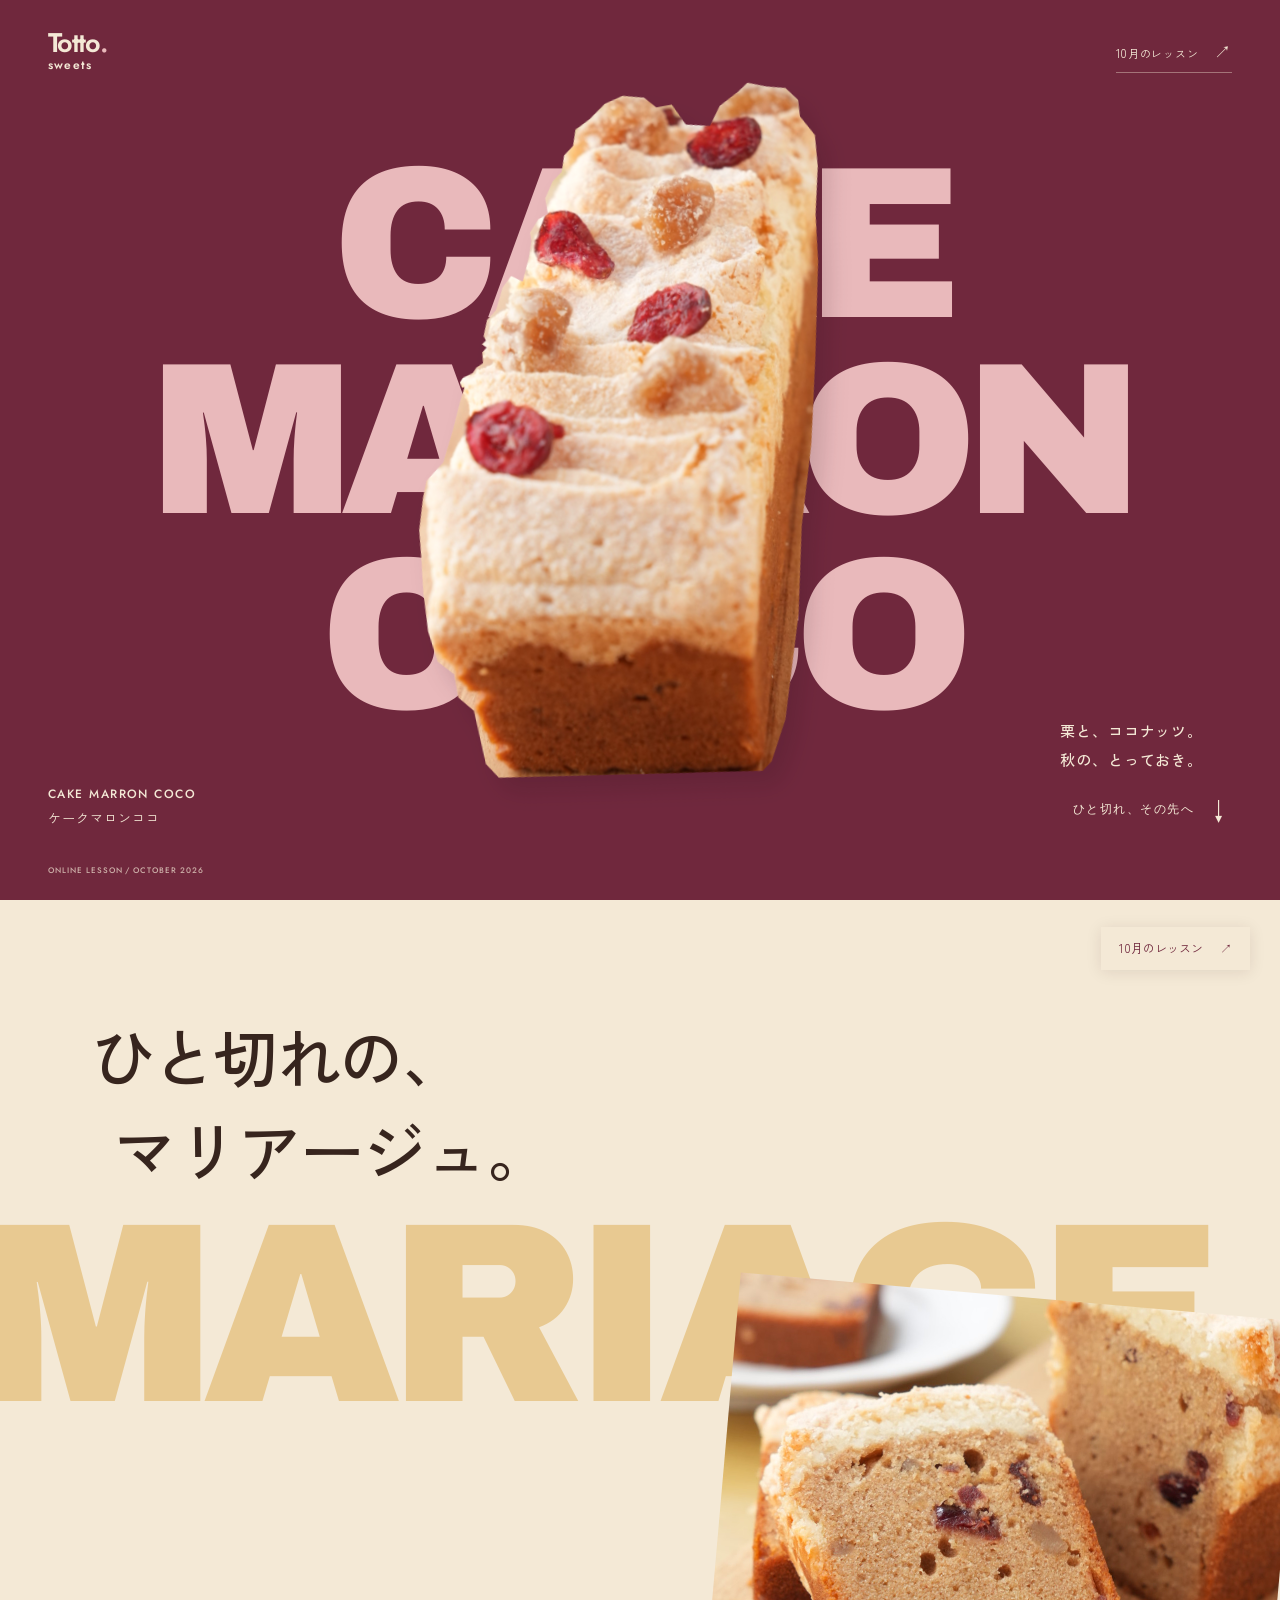
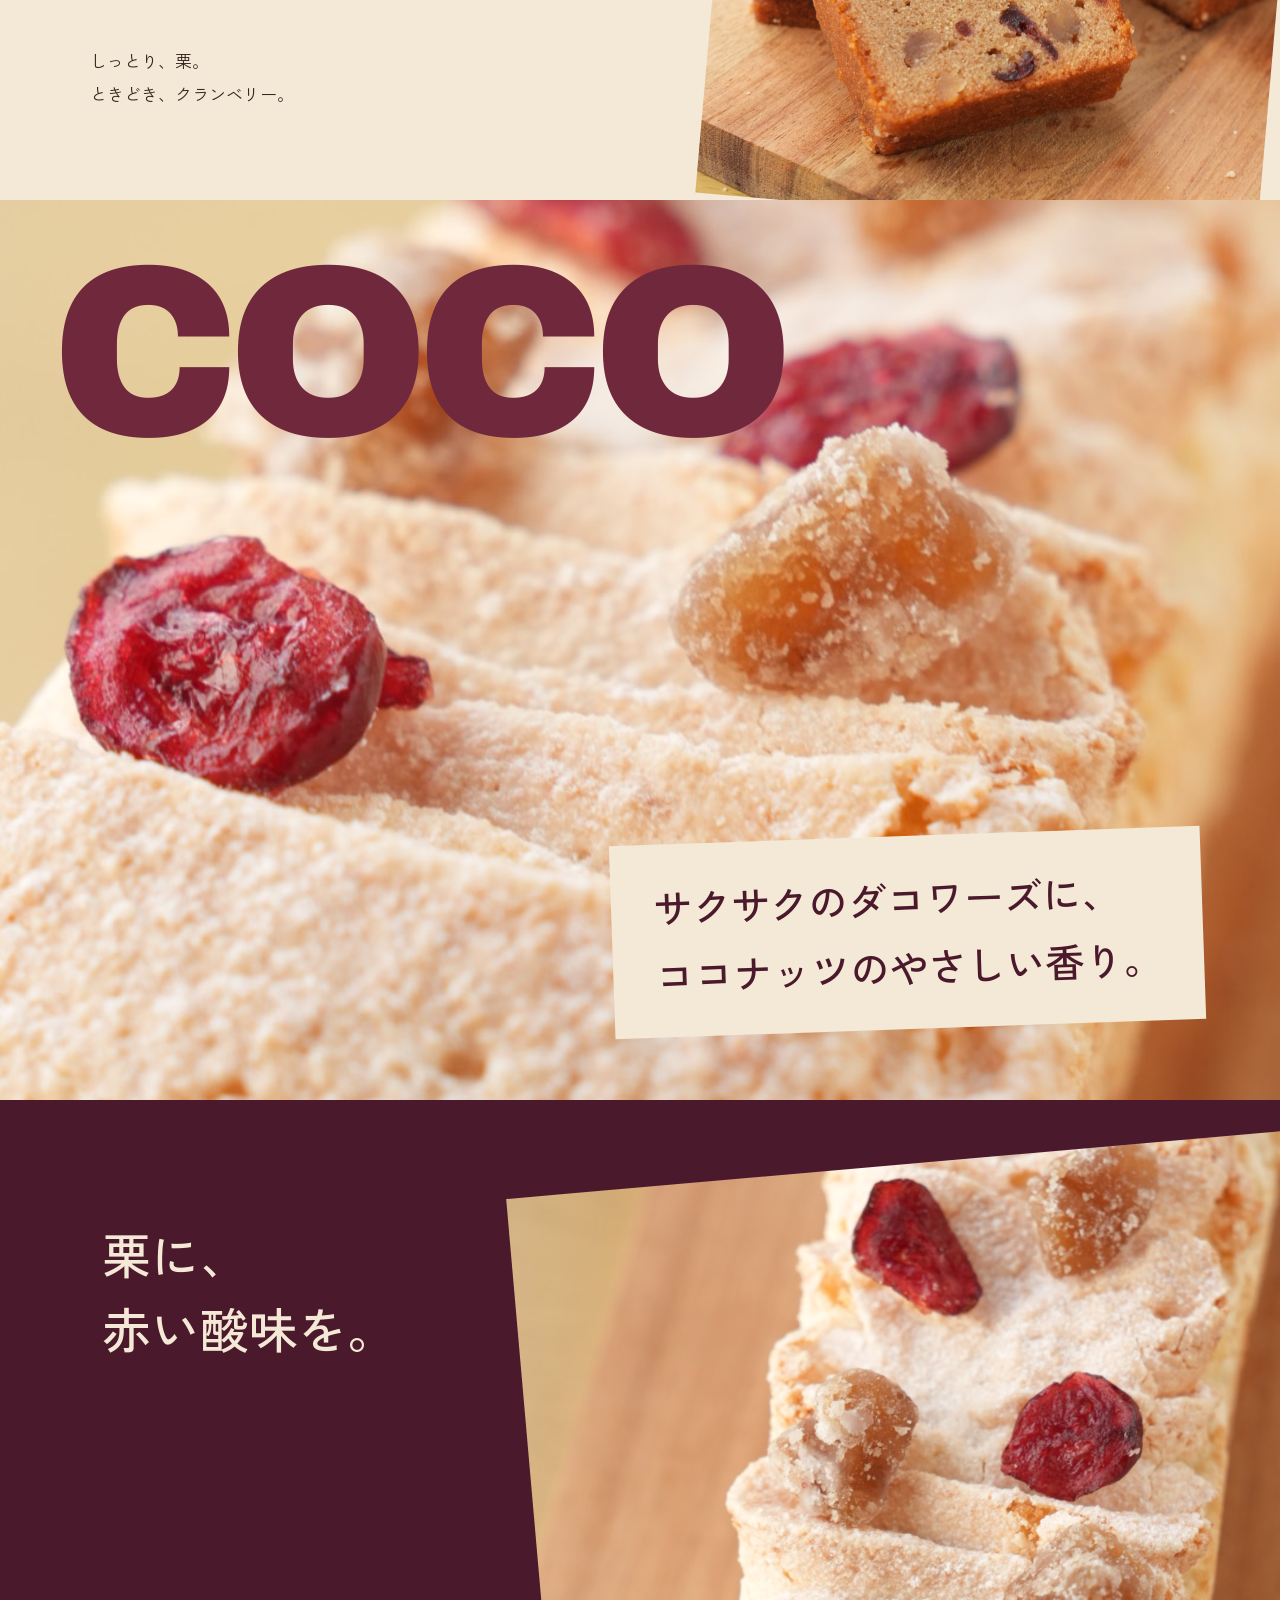
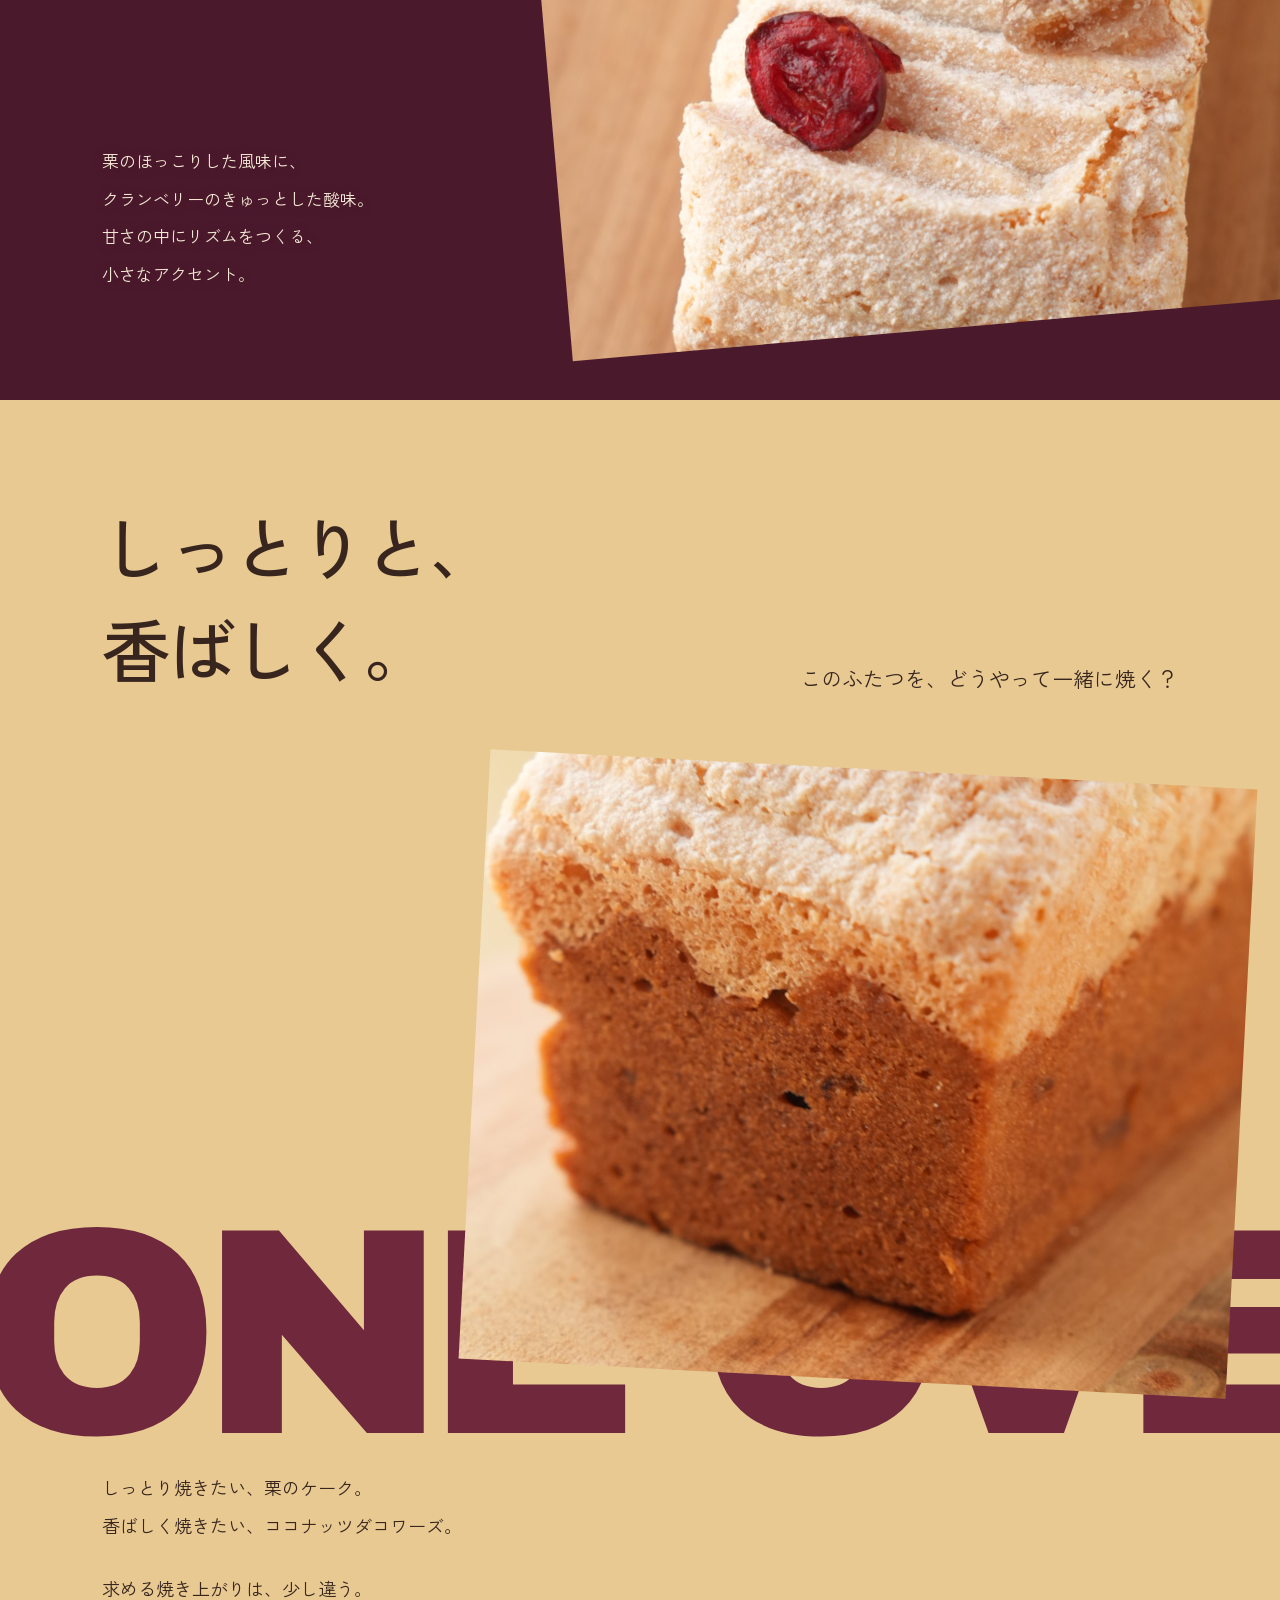
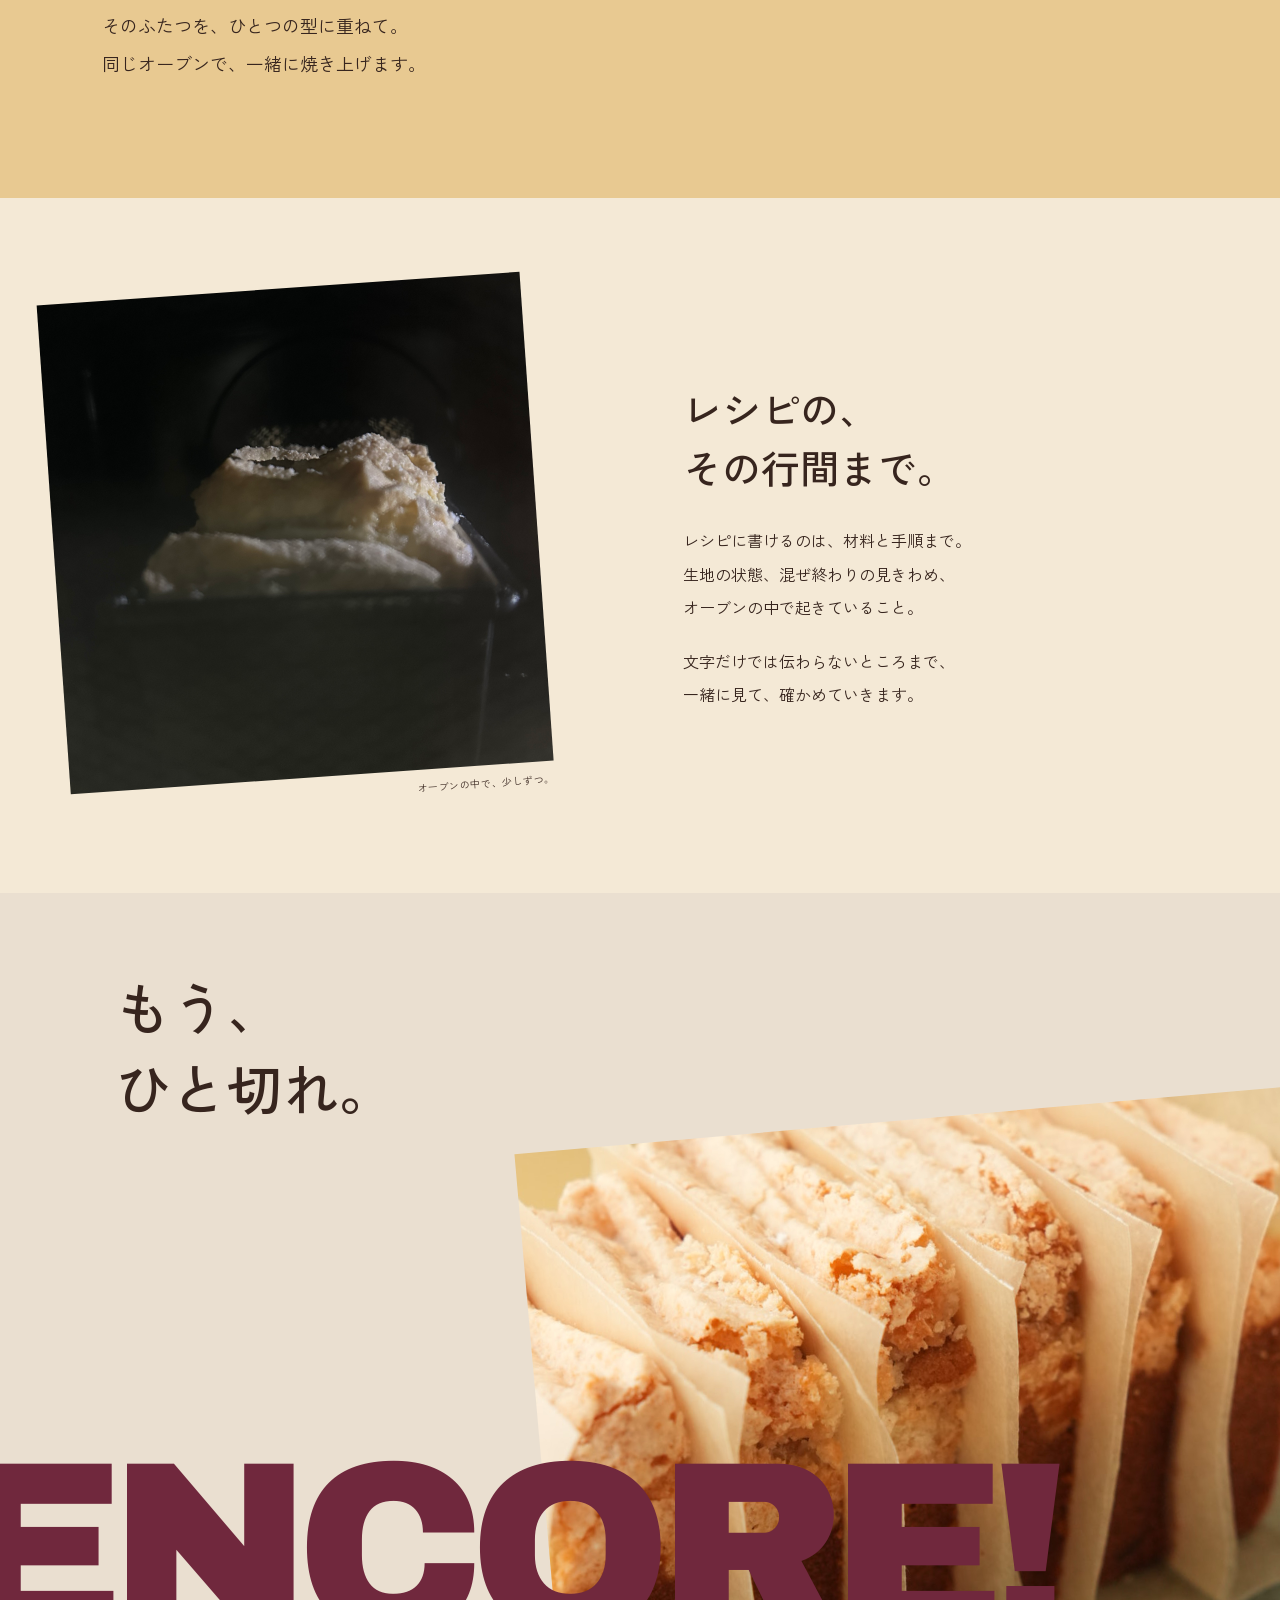
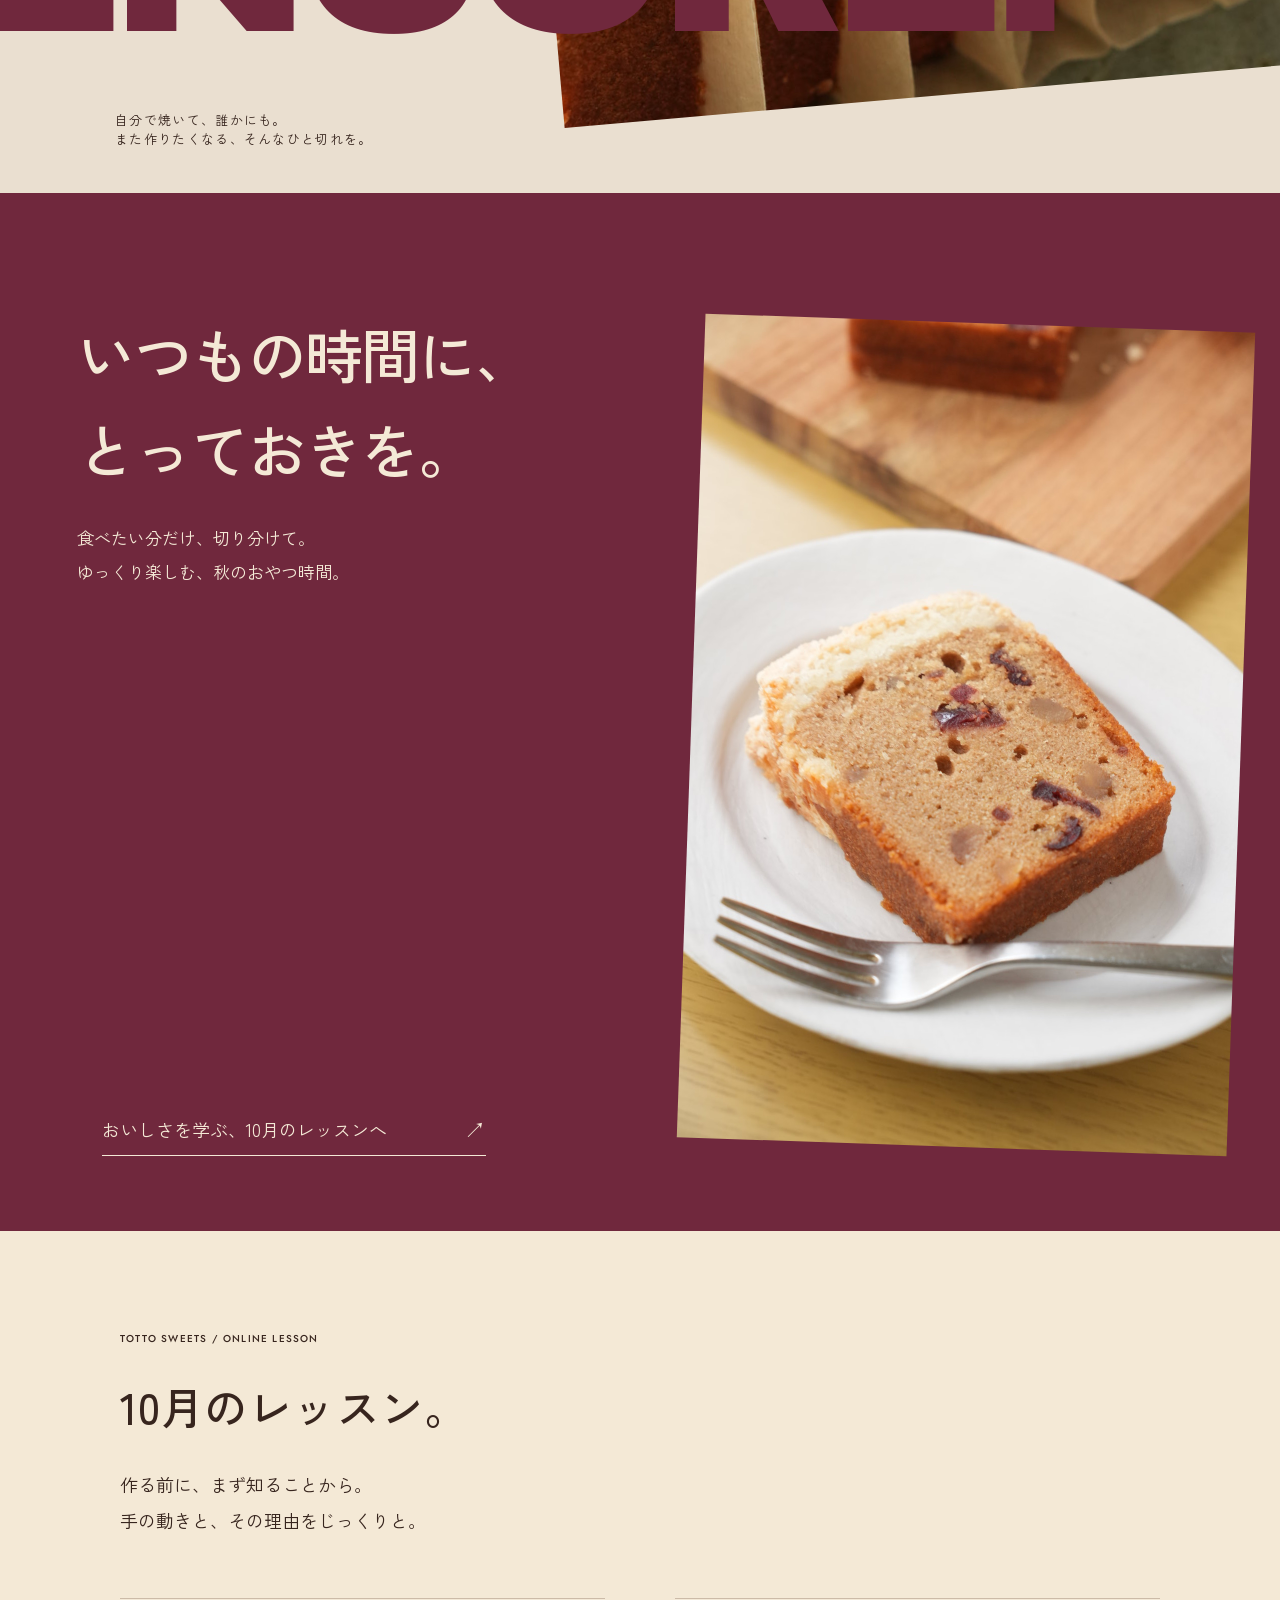
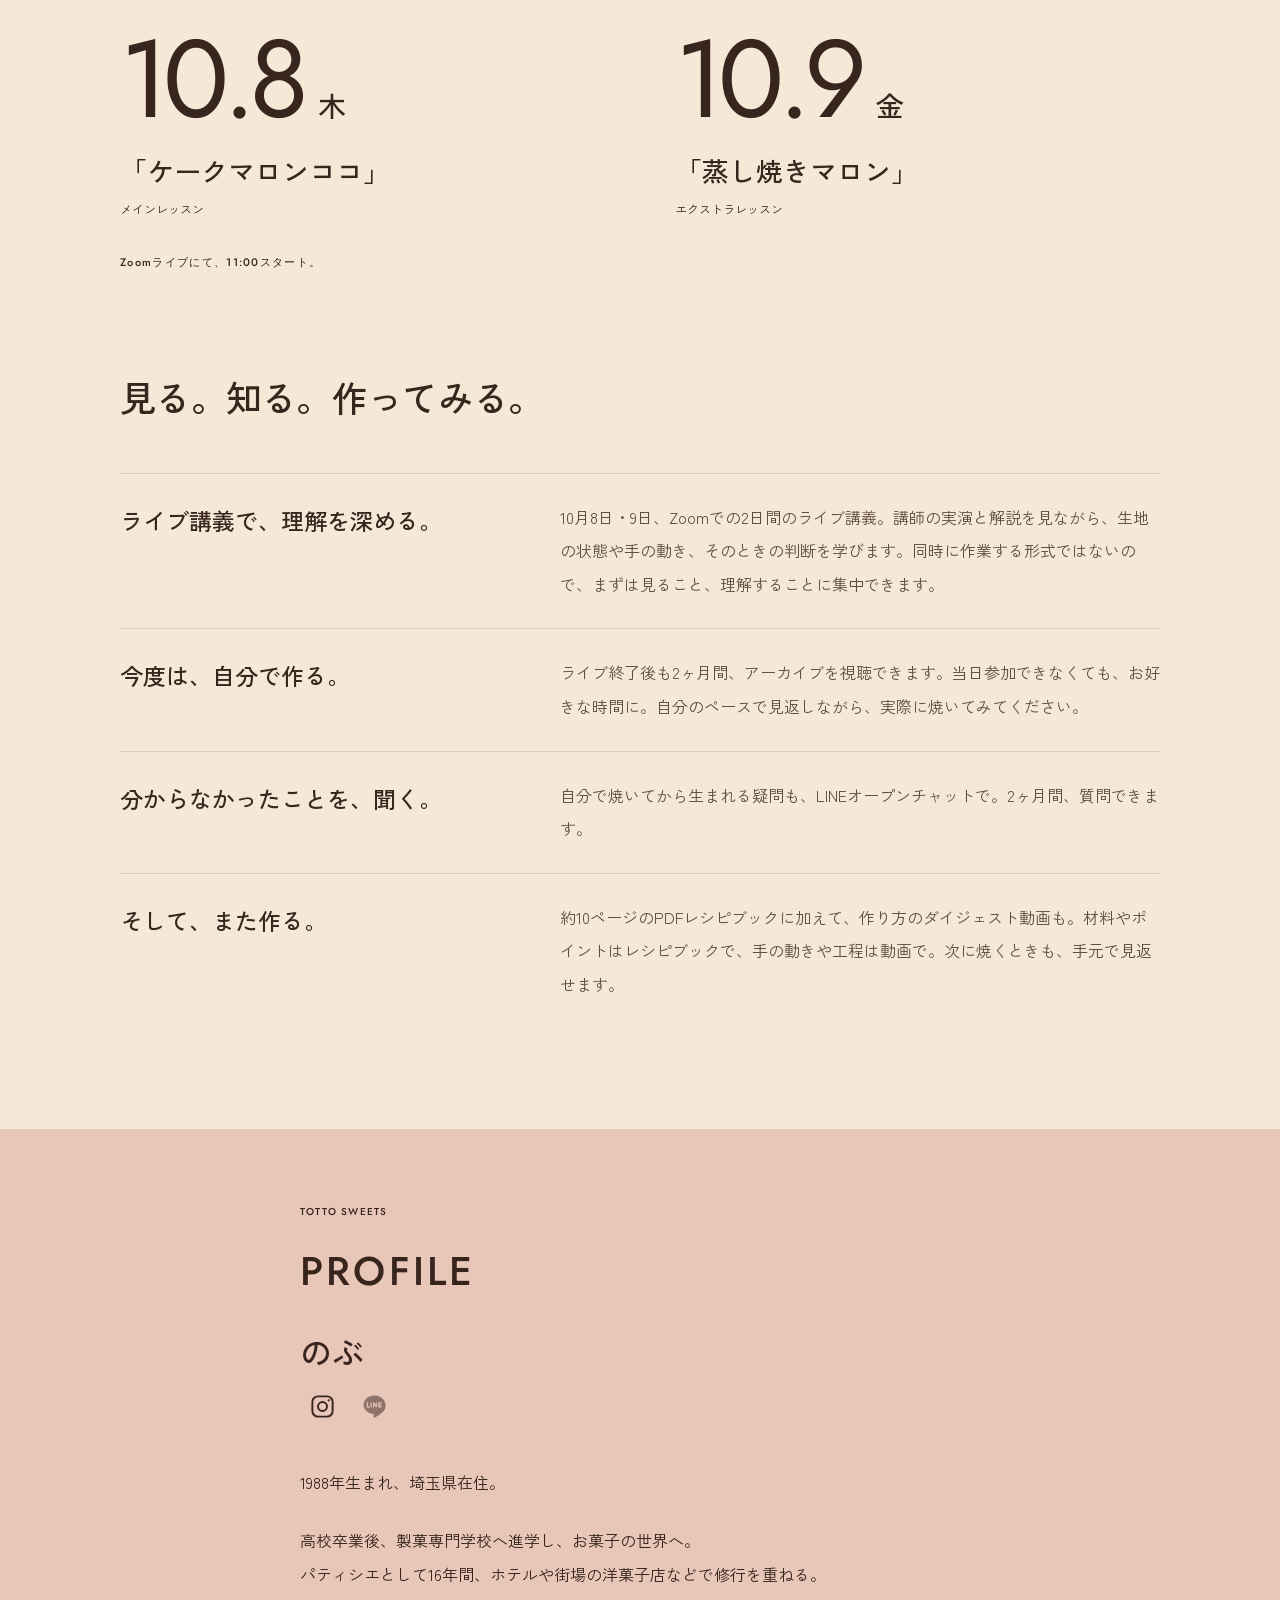
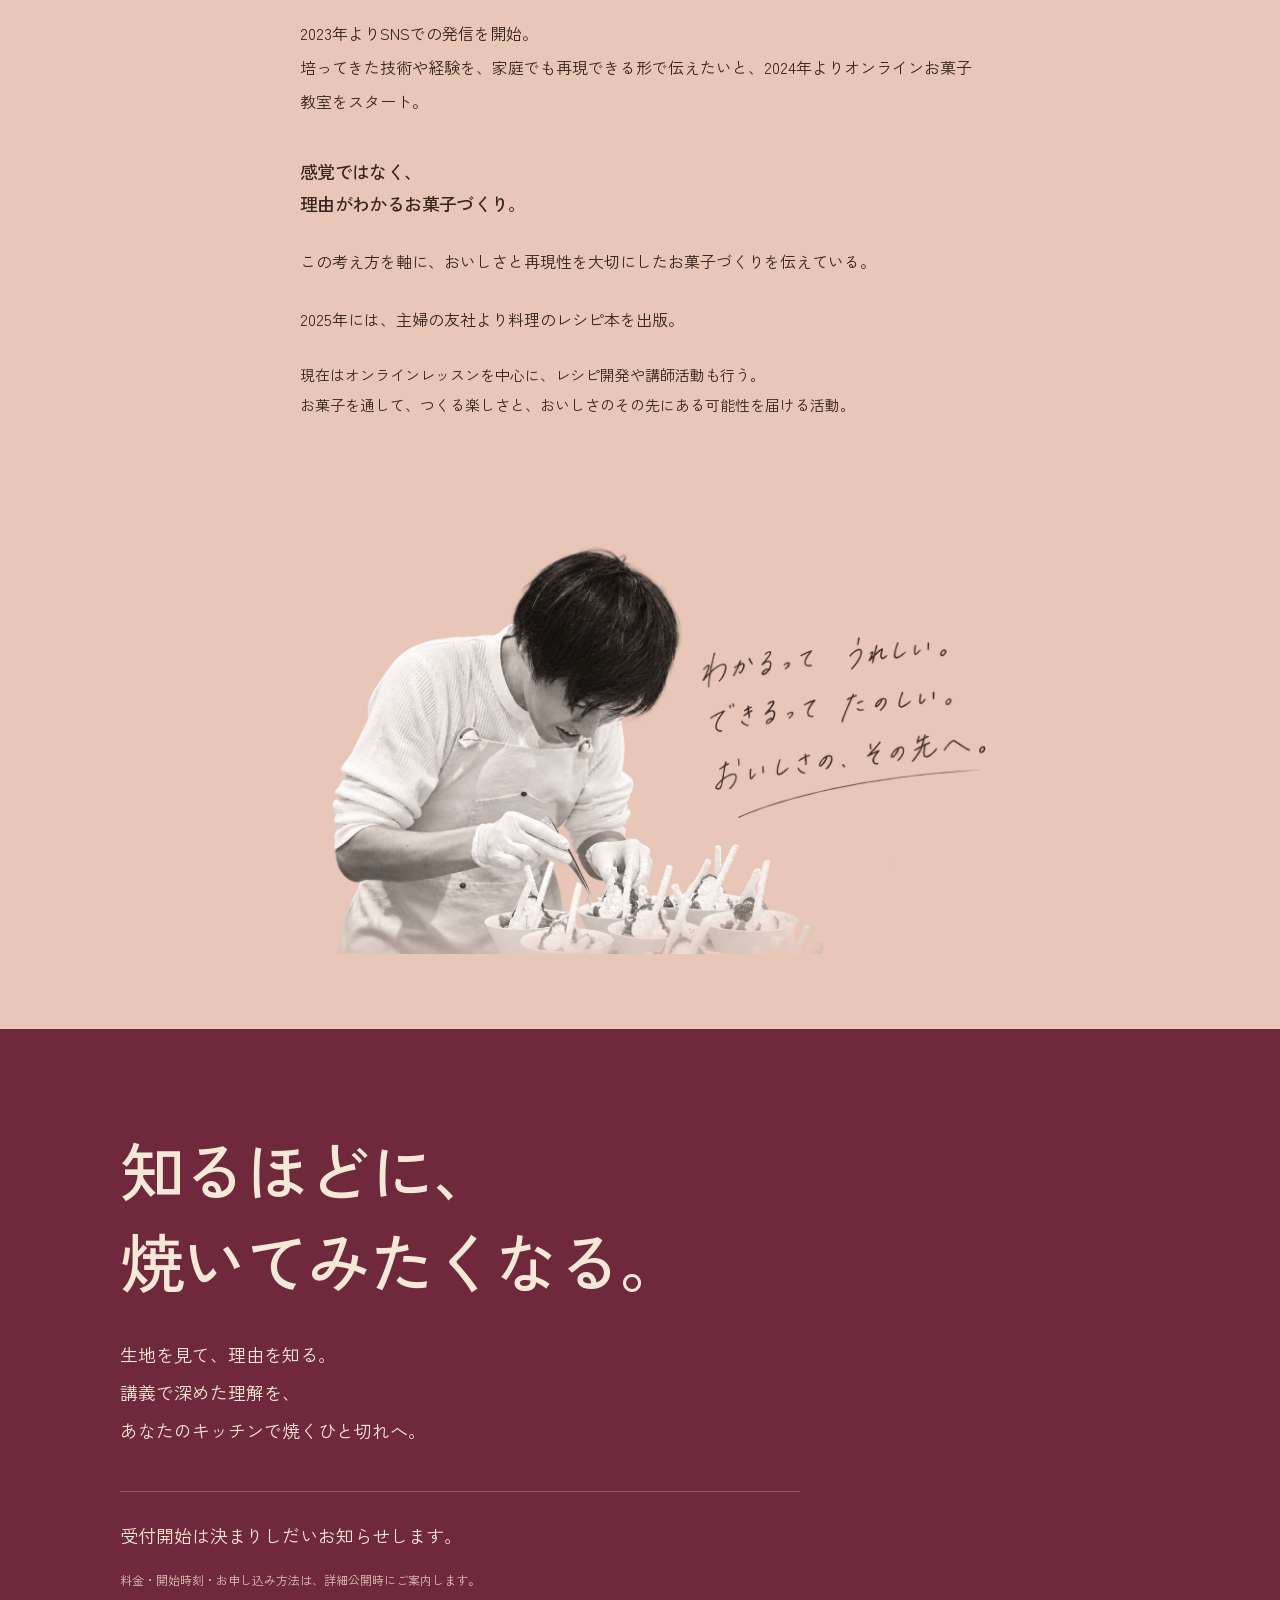
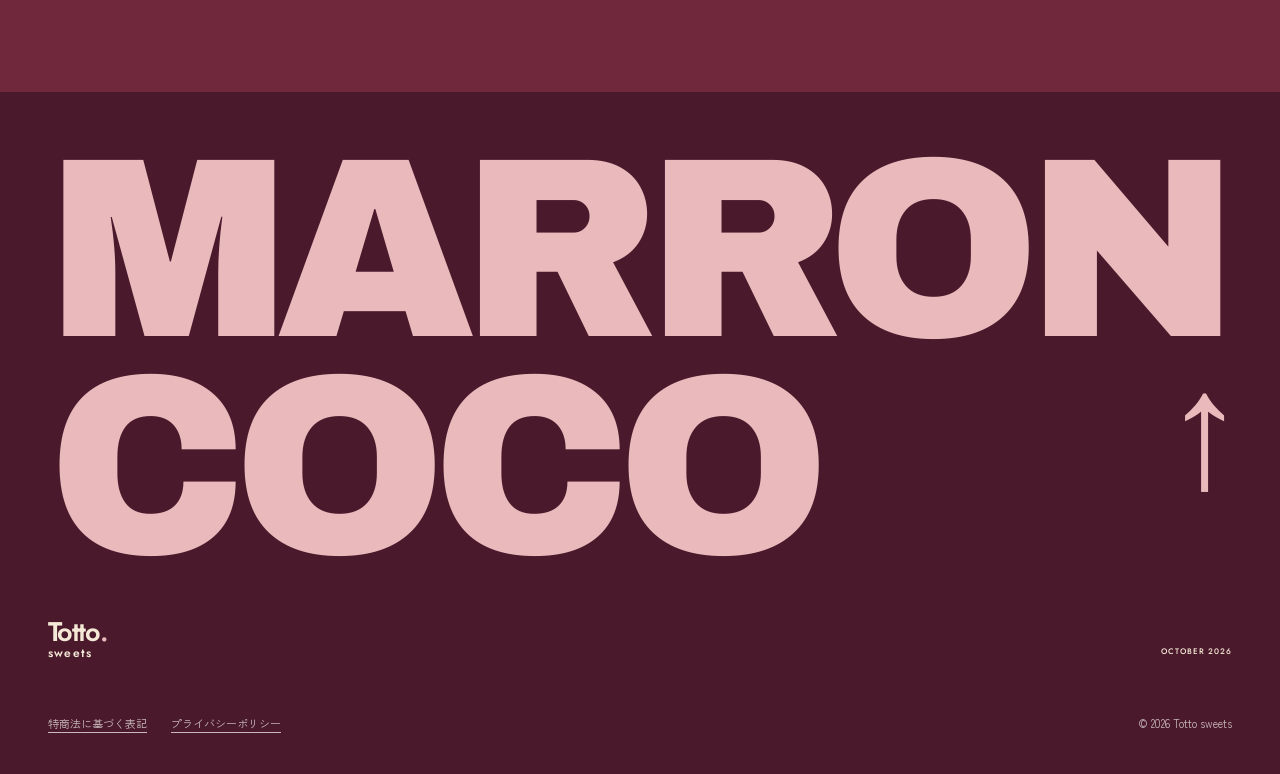
==== preview/marron-coco-5a9702addb1b/index.html @ ed94dffc "Use supplied transparent profile signature artwork" ====
<!doctype html>
<html lang="ja">
<head>
<meta name="robots" content="noindex, nofollow, noarchive">
<meta charset="utf-8"><meta name="viewport" content="width=device-width, initial-scale=1, viewport-fit=cover">
<meta name="theme-color" content="#70283d">
<title>Cake Marron Coco｜2026年10月 · Totto sweets</title>
<meta name="description" content="香ばしいココナッツのダコワーズと、しっとりとした栗のケーク。Cake Marron Cocoを、おうちのオーブンで。Totto sweets 2026年10月のオンラインレッスン。">
<meta property="og:title" content="Cake Marron Coco — Totto sweets"><meta property="og:description" content="栗と、ココナッツ。ひとつの型に、ふたつの生地。2026年10月のオンラインレッスン。"><meta property="og:type" content="website"><meta property="og:image" content="https://talesarc.com/preview/marron-coco-5a9702addb1b/images/table.jpg">
<link rel="preconnect" href="https://fonts.googleapis.com"><link rel="preconnect" href="https://fonts.gstatic.com" crossorigin>
<link href="https://fonts.googleapis.com/css2?family=Archivo+Black&family=Jost:wght@400;500;600&family=Zen+Kaku+Gothic+New:wght@400;500;700&display=swap" rel="stylesheet">
<link rel="stylesheet" href="assets/c.css?v=profile-signature-1"><script src="content.js" defer></script><script src="assets/c.js" defer></script>
</head>
<body>
<a class="skip" href="#lesson">レッスン情報へ</a>
<header class="mast"><a class="brand" href="#top" aria-label="Totto sweets トップへ">Totto<span>sweets</span><i aria-hidden="true">.</i></a><a class="mast-link" href="#lesson">10月のレッスン <span aria-hidden="true">↗</span></a></header>
<main>
<section class="hero scene" id="top" aria-labelledby="cake-title">
 
 <h1 id="cake-title" class="sr">Cake Marron Coco ケークマロンココ</h1>
 <div class="hero-type display" aria-hidden="true"><span>CAKE</span><span>MARRON</span><span>COCO</span></div>
 <div class="hero-cake"><img class="cut-whole" src="images/whole.jpg" width="1080" height="1616" fetchpriority="high" alt="粉糖をまとったココナッツのダコワーズを重ね、栗とクランベリーを飾ったケークマロンココ"></div>
 <p class="hero-caption">栗と、ココナッツ。<br>秋の、とっておき。</p>
 <div class="hero-bottom"><p><span class="micro">CAKE MARRON COCO</span><br><span class="hero-jp">ケークマロンココ</span></p><a href="#inside" class="scroll-cue"><span class="micro">ひと切れ、その先へ</span><span aria-hidden="true">↓</span></a></div>
 <p class="edition micro">ONLINE LESSON / OCTOBER 2026</p>
</section>
<section class="inside scene" id="inside" aria-labelledby="inside-title">
 
 <h2 id="inside-title" class="inside-title">ひと切れの、<br><span>マリアージュ。</span></h2>
 <span class="inside-word display" aria-hidden="true">MARIAGE</span>
 <figure class="inside-cake"><img src="images/slice.jpg" width="1080" height="1616" alt="栗とクランベリーがのぞく一切れと、ダコワーズを重ねたケーク" loading="lazy"></figure>
 <p class="inside-note">しっとり、栗。<br>ときどき、クランベリー。</p>
 
</section>
<section class="coco scene" aria-labelledby="coco-title">
 <img class="coco-photo" src="images/texture.jpg" width="1080" height="1616" alt="細かな粉糖と、波のようなダコワーズの絞り。赤いクランベリーがひと粒" loading="lazy">
 
 <h2 id="coco-title" class="display coco-word">COCO</h2>
 <div class="coco-copy"><p>サクサクのダコワーズに、<br>ココナッツのやさしい香り。</p></div>
</section>
<section class="berry scene" aria-labelledby="berry-title">
 <h2 id="berry-title">栗に、<br>赤い酸味を。</h2>
 <figure class="flavour-photo"><img src="images/topping.jpg" width="1080" height="1616" alt="粉糖の白、ケークの焼き色、天面に点在するクランベリーの赤" loading="lazy"></figure>
 <p class="berry-note">栗のほっこりした風味に、<br>クランベリーのきゅっとした酸味。<br>甘さの中にリズムをつくる、<br>小さなアクセント。</p>
</section>
<section class="crossing" aria-labelledby="cross-title">
 <div class="cross-intro">
  <h2 id="cross-title">しっとりと、<br>香ばしく。</h2>
  <p class="cross-question">このふたつを、どうやって一緒に焼く？</p>
 </div>
 <div class="cross-visual">
  <span class="cross-type display" aria-hidden="true">ONE OVEN</span>
  <figure class="cross-photo"><img src="images/layers.jpg" width="1080" height="1616" loading="lazy" alt="軽やかな白いダコワーズと、密度のある栗のケーク。焼き上がりの違う二つの生地"></figure>
 </div>
 <div class="cross-story">
  <p>しっとり焼きたい、栗のケーク。<br>香ばしく焼きたい、<br class="mobile-break">ココナッツダコワーズ。</p>
  <p>求める焼き上がりは、少し違う。<br>そのふたつを、ひとつの型に重ねて。<br>同じオーブンで、一緒に焼き上げます。</p>
 </div>
 <div class="bake-story">
  <figure><img src="images/oven-detail.jpg" width="3024" height="4032" alt="オーブンの中で、型から立ち上がるダコワーズの天面" loading="lazy"><figcaption>オーブンの中で、少しずつ。</figcaption></figure>
  <div><h3>レシピの、<br>その行間まで。</h3><p>レシピに書けるのは、材料と手順まで。<br>生地の状態、混ぜ終わりの見きわめ、<br>オーブンの中で起きていること。</p><p>文字だけでは伝わらないところまで、<br>一緒に見て、確かめていきます。</p></div>
 </div>
</section>
<section class="share scene" aria-labelledby="share-title">
 
 <h2 id="share-title">もう、<br>ひと切れ。</h2>
 <img class="share-photo" src="images/share.jpg" width="1080" height="1616" alt="一切れずつ紙に挟んで、器にずらりと並べたケーク" loading="lazy">
 <span class="share-type display" aria-hidden="true">ENCORE!</span>
 <p class="share-note">自分で焼いて、誰かにも。<br>また作りたくなる、そんなひと切れを。</p>
</section>
<section class="table" aria-labelledby="table-title">
 <div class="table-copy"><h2 id="table-title">いつもの時間に、<br>とっておきを。</h2><p>食べたい分だけ、切り分けて。<br>ゆっくり楽しむ、秋のおやつ時間。</p></div>
 <picture class="table-photo"><img src="images/teatime.jpg" width="1080" height="1616" alt="白いお皿にのせたケーク・マロン・ココのひと切れと、手前に添えたフォーク" loading="lazy"></picture>
 <a href="#lesson" class="text-link table-link">おいしさを学ぶ、10月のレッスンへ <span aria-hidden="true">↗</span></a>
</section>
<section class="lesson" id="lesson" aria-labelledby="lesson-title">
 <p class="micro">TOTTO SWEETS / ONLINE LESSON</p>
 <h2 id="lesson-title">10月のレッスン。</h2><p class="lesson-intro">作る前に、まず知ることから。<br>手の動きと、その理由をじっくりと。</p>
 <div class="lesson-dates"><article><p class="date">10.8<span>木</span></p><h3>「ケークマロンココ」</h3><p>メインレッスン</p></article><article><p class="date">10.9<span>金</span></p><h3>「蒸し焼きマロン」</h3><p>エクストラレッスン</p></article></div>
 <p class="lesson-year micro">Zoomライブにて、11:00スタート。</p>
 <div class="lesson-after">
  <h3>見る。知る。作ってみる。</h3>
  <dl class="support">
   <div><dt>ライブ講義で、理解を深める。</dt><dd>10月8日・9日、Zoomでの2日間のライブ講義。講師の実演と解説を見ながら、生地の状態や手の動き、そのときの判断を学びます。同時に作業する形式ではないので、まずは見ること、理解することに集中できます。</dd></div>
   <div><dt>今度は、自分で作る。</dt><dd>ライブ終了後も2ヶ月間、アーカイブを視聴できます。当日参加できなくても、お好きな時間に。自分のペースで見返しながら、実際に焼いてみてください。</dd></div>
   <div><dt>分からなかったことを、聞く。</dt><dd>自分で焼いてから生まれる疑問も、LINEオープンチャットで。2ヶ月間、質問できます。</dd></div>
   <div><dt>そして、また作る。</dt><dd>約10ページのPDFレシピブックに加えて、作り方のダイジェスト動画も。材料やポイントはレシピブックで、手の動きや工程は動画で。次に焼くときも、手元で見返せます。</dd></div>
  </dl>
 </div>
</section>
<section class="teacher" aria-labelledby="teacher-title">
 <div class="teacher-heading"><p class="micro">TOTTO SWEETS</p><h2 id="teacher-title">PROFILE</h2><p class="teacher-name">のぶ</p><div class="teacher-socials" aria-label="SNS">
 <a class="social-icon" href="https://www.instagram.com/totto_sweets" target="_blank" rel="noopener noreferrer" aria-label="Instagram（新しいタブで開く）" title="Instagram"><svg viewBox="0 0 24 24" fill="none" stroke="currentColor" stroke-width="1.7" aria-hidden="true"><rect x="3" y="3" width="18" height="18" rx="5"/><circle cx="12" cy="12" r="4"/><circle cx="17.5" cy="6.5" r="1" fill="currentColor" stroke="none"/></svg></a>
 <a id="teacher-line" class="social-icon social-pending" role="link" aria-disabled="true" aria-label="LINE（リンク準備中）" title="LINE：リンク準備中"><svg viewBox="0 0 32 32" aria-hidden="true"><path fill="currentColor" d="M29 14c0-6.1-5.8-11-13-11S3 7.9 3 14c0 5.4 4.6 9.9 10.8 10.8.4.1 1 .3 1.1.7.1.4.1 1 .1 1.4l-.2 1.4c-.1.4-.3 1.6 1.4.9 1.8-.8 9.4-5.5 11.8-9.4A10.3 10.3 0 0 0 29 14Z"/><g fill="none" stroke="var(--social-paper)" stroke-width="1.35" stroke-linecap="round" stroke-linejoin="round"><path d="M7.5 11.5v5h2.6M12 11.5v5M15 16.5v-5l3.2 5v-5M24 11.5h-3v5h3M21 14h2.6"/></g></svg></a>
 </div></div>
 <div class="teacher-bio">
  <p>1988年生まれ、埼玉県在住。</p>
  <p>高校卒業後、製菓専門学校へ進学し、お菓子の世界へ。<br>パティシエとして16年間、ホテルや街場の洋菓子店などで修行を重ねる。</p>
  <p>2023年よりSNSでの発信を開始。<br>培ってきた技術や経験を、家庭でも再現できる形で伝えたいと、2024年よりオンラインお菓子教室をスタート。</p>
  <p class="teacher-belief">感覚ではなく、<br>理由がわかるお菓子づくり。</p>
  <p>この考え方を軸に、おいしさと再現性を大切にしたお菓子づくりを伝えている。</p>
  <p>2025年には、主婦の友社より料理のレシピ本を出版。</p>
  <p>現在はオンラインレッスンを中心に、レシピ開発や講師活動も行う。<br>お菓子を通して、つくる楽しさと、おいしさのその先にある可能性を届ける活動。</p>
 </div>
 <div class="teacher-signature teacher-signature-art"><img src="images/profile-signature.png" width="1535" height="1024" alt="お菓子を仕上げるのぶ。手書きの言葉：わかるって うれしい。できるって たのしい。おいしさの、その先へ。" loading="lazy"></div>
</section>
<section class="booking" aria-labelledby="booking-title"><h2 id="booking-title">知るほどに、<br>焼いてみたくなる。</h2><p class="booking-invite">生地を見て、理由を知る。<br>講義で深めた理解を、<br>あなたのキッチンで焼くひと切れへ。</p><p id="open-text" class="booking-status">受付開始は決まりしだいお知らせします。</p><a id="booking-link" class="booking-link" hidden>レッスンの詳細を見る <span aria-hidden="true">↗</span></a><p id="pending-note">料金・開始時刻・お申し込み方法は、詳細公開時にご案内します。</p></section>
</main>
<footer><a href="#top" class="footer-word display" aria-label="ページの先頭へ">MARRON<br>COCO<span aria-hidden="true">↑</span></a><div class="footer-bottom"><span class="brand">Totto<span>sweets</span><i>.</i></span><p class="micro">OCTOBER 2026</p></div><div class="footer-legal"><nav aria-label="法的情報"><a href="https://talesarc.com/tokushoho.html">特商法に基づく表記</a><a href="https://talesarc.com/privacy.html">プライバシーポリシー</a></nav><small>© 2026 Totto sweets</small></div></footer>
<a class="lesson-dock" href="#lesson">10月のレッスン <span aria-hidden="true">↗</span></a>
</body></html>
---- preview/marron-coco-5a9702addb1b/assets/c.css ----
:root{--berry:#70283d;--berry-dark:#4b192c;--cream:#f4e9d6;--butter:#e8c991;--brown:#55331f;--pink:#e9b9bb;--ink:#37251e;--jp:'Zen Kaku Gothic New','Hiragino Sans',sans-serif;--en:'Jost',Arial,sans-serif;--display:'Archivo Black','Arial Black',sans-serif;--gutter:24px}
*{box-sizing:border-box}
html{scroll-behavior:smooth;scroll-padding-top:30px}
body{margin:0;background:var(--cream);color:var(--ink);font-family:var(--jp);-webkit-font-smoothing:antialiased}
h1,h2,h3,p,figure,dl,dd{margin:0}
a{color:inherit;text-decoration:none}
img{display:block;width:100%;height:auto}
a:focus-visible{outline:2px solid currentColor;outline-offset:6px}
::selection{background:var(--pink);color:var(--berry-dark)}
.sr{position:absolute;width:1px;height:1px;overflow:hidden;clip-path:inset(50%);white-space:nowrap}
.skip{position:fixed;top:10px;left:10px;transform:translateY(-160%);z-index:100;background:var(--cream);padding:15px}
.skip:focus{transform:none}
.display{font-family:var(--display);font-weight:400;line-height:.82;letter-spacing:-.065em}
.micro{font-family:var(--en);font-size:10px;line-height:1.6;letter-spacing:.12em;font-weight:500}
.scene{position:relative;min-height:720px;height:100svh;overflow:hidden}
.section-top{position:absolute;top:32px;left:var(--gutter);right:var(--gutter);display:flex;justify-content:space-between;z-index:4}
.mast{position:absolute;z-index:20;top:0;left:0;right:0;padding:23px var(--gutter);display:flex;align-items:center;justify-content:space-between;color:var(--cream)}
.brand{font-family:var(--en);font-size:27px;letter-spacing:-.06em;font-weight:600;line-height:.75;position:relative}
.brand span{display:block;font-size:12px;letter-spacing:.1em;margin-top:7px}
.brand i{position:absolute;right:-8px;top:0;font-style:normal;color:var(--pink)}
.mast-link{font-size:11px;letter-spacing:.07em;padding:8px 0;border-bottom:1px solid #f4e9d665}
.mast-link span{margin-left:12px;font-size:17px}
.hero{background:var(--berry);color:var(--cream);isolation:isolate}
.cut-whole{clip-path:polygon(54.4% 7.4%,58% 6.8%,62% 7.5%,64% 9%,67% 9%,69% 11.8%,73.5% 12.5%,76% 10.2%,80% 8.8%,82% 7.9%,85.5% 8.8%,89% 9.4%,91% 11.2%,90.8% 13.3%,93% 16%,92.5% 20%,90.5% 26%,89.4% 32%,85.7% 44%,82% 55%,77.5% 65%,74% 76%,68% 89%,64% 94%,62% 95%,12% 90%,10% 88%,9.5% 81%,7% 79%,7% 76%,4.3% 74%,3.5% 70%,3.9% 65%,4.6% 61%,5.2% 57%,7% 53%,8.2% 51%,12% 49%,15% 45%,17% 42%,18.5% 40%,18% 40%,17.8% 39.3%,18.5% 38.8%,20.5% 38.4%,21.4% 37.8%,22.8% 37.4%,23% 36%,24% 35.5%,23.2% 35%,24.1% 34.6%,23.8% 34%,25% 32%,27% 31%,29% 28.3%,31% 27%,33% 28%,35% 25%,36% 23%,36% 22%,38% 20.5%,40% 20%,40% 18%,42% 16%,44% 15%,45% 13%,47% 12%,48% 10%,51% 9%)}
.hero-bottom{position:absolute;z-index:4;left:var(--gutter);right:var(--gutter);bottom:65px;display:flex;align-items:end;justify-content:space-between}
.hero-jp{font-size:11px;letter-spacing:.08em}
.scroll-cue{display:flex;align-items:center;gap:12px}
.scroll-cue>span:last-child{font-size:26px}
.edition{position:absolute;bottom:23px;left:var(--gutter);font-size:8px;opacity:.7}
.inside{background:var(--cream);isolation:isolate}
.coco{background:#c99c63;color:var(--cream);isolation:isolate}
.coco-photo{position:absolute;inset:0;height:100%;object-fit:cover;object-position:50% 53%;z-index:0}
.share{background:var(--cream);isolation:isolate}
.share h2{position:absolute;z-index:4;top:14%;left:var(--gutter);font-size:39px;font-weight:500;line-height:1.45}
.share-photo{position:absolute;width:94%;height:64%;object-fit:cover;object-position:50% 58%;left:15%;top:27%;transform:rotate(-7deg);z-index:1}
.share-type{position:absolute;bottom:13%;left:-4%;font-size:23vw;color:var(--berry);z-index:3}
.share-note{position:absolute;bottom:5%;left:var(--gutter);font-size:13px;letter-spacing:.1em;z-index:4}
.text-link{display:inline-flex;justify-content:space-between;gap:45px;align-items:center;font-size:14px;border-bottom:1px solid currentColor;padding:15px 0 9px;margin-top:12px}
.text-link span{font-size:22px}
.lesson{padding:80px var(--gutter);background:var(--cream)}
.lesson>h2{font-size:32px;font-weight:500;line-height:1.6;margin-top:24px}
.lesson-dates{margin-top:60px}
.lesson-dates article{padding:25px 0;border-top:1px solid #55331f40}
.date{font-family:var(--en);font-size:72px;letter-spacing:-.06em;line-height:1}
.date span{font-size:11px;letter-spacing:.08em;margin-left:15px}
.lesson-dates h3{font-family:var(--en);font-weight:500;font-size:23px;margin-top:14px}
.lesson-dates article>p:last-child{font-size:12px;margin-top:6px}
.lesson-year{margin-top:12px;font-size:11px}
.support>div{padding:24px 0;border-top:1px solid #55331f30}
.support dt{font-size:19px;font-weight:500;margin-bottom:13px}
.support dd{font-size:14px;line-height:2;color:#624e41}
.teacher{padding:70px var(--gutter);background:var(--cream);display:grid;grid-template-columns:90px 1fr;gap:25px;align-items:start}
.teacher>img{aspect-ratio:3/4;object-fit:cover}
.teacher .micro{font-size:8px}
.teacher h2{font-size:18px;font-weight:500;line-height:1.8;margin-top:15px}
.teacher div>p:last-child{font-size:12px;line-height:2;margin-top:15px}
footer{padding:50px var(--gutter) calc(32px + env(safe-area-inset-bottom));background:var(--berry-dark);color:var(--pink);overflow:hidden}
.footer-word{display:block;font-size:22vw;line-height:.85;letter-spacing:-.055em}
.footer-word>span{font-family:var(--en);font-size:.65em;float:right}
.footer-bottom{display:flex;justify-content:space-between;align-items:end;margin-top:45px;color:var(--cream)}
.footer-bottom>p{text-align:right;font-size:8px}
.lesson-dock{position:fixed;bottom:calc(16px + env(safe-area-inset-bottom));right:16px;z-index:30;padding:12px 18px;background:var(--cream);color:var(--berry);font-size:12px;box-shadow:0 2px 16px #2e14161a;transform:translateY(100px);transition:transform .3s ease;pointer-events:none}
.lesson-dock.is-visible{transform:none;pointer-events:auto}
.lesson-dock span{margin-left:14px}
.motion-in{animation:arrive .6s ease both}
@keyframes arrive{from{translate:0 10px}to{translate:0 0}}
@media(max-width:360px){
:root{--gutter:20px}
.micro{font-size:9px}
.teacher{grid-template-columns:65px 1fr;gap:20px}
}
@media(min-width:700px){
:root{--gutter:48px}
.scene{min-height:760px}
.mast{padding-top:30px}
.hero-bottom{bottom:72px}
.hero-bottom .micro{font-size:12px}
.coco-photo{object-position:50% 53%}
.share h2{font-size:56px;left:9%;top:18%}
.share-photo{width:63%;left:42%;height:82%;top:8%;object-position:50% 55%;transform:rotate(-5deg)}
.share-type{font-size:20vw;bottom:16%}
.share-note{left:9%}
.lesson{padding:100px max(var(--gutter),calc((100vw - 1040px)/2))}
.lesson>h2{font-size:44px}
.lesson-dates{display:grid;grid-template-columns:1fr 1fr;gap:70px}
.date{font-size:110px}
.support>div{display:grid;grid-template-columns:1fr 2fr;gap:40px}
.teacher{padding:90px max(var(--gutter),calc((100vw - 1040px)/2));grid-template-columns:170px 1fr;gap:50px}
.teacher h2{font-size:28px}
.teacher div>p:last-child{font-size:15px}
.teacher .micro{font-size:10px}
.footer-word{font-size:20vw}
.lesson-dock{right:30px;bottom:30px}
}
@media(min-width:1100px){
.coco-photo{object-position:50% 47%}
.share-type{font-size:19vw}
}
@media(prefers-reduced-motion:reduce){
html{scroll-behavior:auto}
*,*:before,*:after{animation:none!important;transition:none!important}
.lesson-dock{transition:none}
}
.coco-photo{object-position:50% 50%}

/* C revision: same visual language, clearer appetite → curiosity → participation. */
.hero{min-height:680px}
.hero-type{position:absolute;left:50%;top:24%;transform:translateX(-50%);width:max-content;z-index:1;color:var(--pink);font-size:28.5vw;line-height:.85;letter-spacing:-.065em;text-align:center}
.hero-type span{display:block;font:inherit;letter-spacing:inherit;line-height:inherit;text-align:center}
.hero-type span+span{margin-top:12px}
.hero-cake{position:absolute;z-index:2;left:50%;top:17%;width:min(84vw,43svh);transform:translateX(-50%) rotate(-10deg);filter:drop-shadow(9px 17px 11px #25041625);will-change:transform}
.hero-caption{position:absolute;z-index:4;right:var(--gutter);bottom:17%;font-size:13px;font-weight:500;line-height:1.9;letter-spacing:.06em;text-align:right}
.hero-jp{font-size:13px}
.inside-title{position:absolute;top:8%;left:var(--gutter);font-weight:500;font-size:38px;line-height:1.45;z-index:4;letter-spacing:-.04em}
.inside-title span{margin-left:.8em}
.inside-word{position:absolute;left:-5%;top:26%;font-size:55vw;z-index:0;color:var(--butter)}
.inside-cake{position:absolute;width:87%;height:57%;top:28%;left:9%;z-index:2;transform:rotate(5deg);filter:none}
.inside-cake img{width:100%;height:100%;object-fit:cover;object-position:50% 48%}
.inside-note{position:absolute;left:var(--gutter);bottom:5%;font-size:14px;line-height:1.9;z-index:4}
.coco-word{position:absolute;top:5%;left:var(--gutter);color:var(--berry);font-size:21vw;letter-spacing:-.055em;z-index:1}
.coco-copy{position:absolute;bottom:5%;left:var(--gutter);right:var(--gutter);color:var(--berry-dark);z-index:2}
.coco-copy p{display:inline-block;background:var(--cream);padding:16px 21px;font-size:21px;line-height:1.75;font-weight:500;transform:rotate(-2deg)}
.berry{background:var(--berry-dark);color:var(--cream);isolation:isolate}
.berry h2{position:absolute;top:8%;left:var(--gutter);font-size:34px;line-height:1.5;font-weight:500;z-index:3}
.flavour-photo{position:absolute;top:28%;left:-5%;width:100%;height:48%;transform:rotate(-5deg);z-index:1}
.flavour-photo img{width:100%;height:100%;object-fit:cover;object-position:50% 40%}
.berry-note{position:absolute;bottom:7%;left:var(--gutter);right:var(--gutter);font-size:14px;line-height:2.1;z-index:3}
.crossing{position:relative;height:auto;min-height:0;padding:76px 0 0;background:var(--butter);overflow:hidden}
.cross-intro{padding:0 var(--gutter)}
.cross-intro h2{font-size:38px;font-weight:500;line-height:1.5;letter-spacing:-.04em}
.cross-question{font-size:17px;line-height:1.9;margin:30px 0 0 20%}
.cross-visual{position:relative;margin-top:45px;height:410px}
.cross-type{position:absolute;z-index:0;bottom:20px;left:-8%;font-size:26vw;white-space:nowrap;color:var(--berry)}
.cross-photo{position:absolute;z-index:1;top:0;right:-8%;width:91%;height:340px;transform:rotate(4deg)}
.cross-photo img{width:100%;height:100%;object-fit:cover;object-position:50% 39%}
.cross-story{padding:24px var(--gutter) 0}
.cross-story p{font-size:15px;line-height:2.15;margin-bottom:25px}
.cross-story .cross-close{font-size:26px;font-weight:500;line-height:1.7;margin-top:40px;margin-left:8%;margin-bottom:0}
.bake-story{margin-top:72px;padding:55px var(--gutter) 70px;background:var(--cream)}
.bake-story figure{width:67%;margin-left:-10%;transform:rotate(-4deg)}
.bake-story figure img{height:290px;object-fit:cover;object-position:50% 52%}
.bake-story figcaption{font-size:10px;margin-top:10px;text-align:right;letter-spacing:.06em}
.bake-story>div{margin-top:36px;padding-left:9%}
.bake-story h3{font-size:32px;line-height:1.5;font-weight:500;margin-bottom:28px}
.bake-story p{font-size:14px;line-height:2.1;margin-top:20px}
.share{background:#eadfd0}
.share h2{top:8%}
.share-photo{top:25%;height:64%}
.table{position:relative;padding:68px 0 42px;background:var(--berry);color:var(--cream);overflow:hidden}
.table-copy{position:relative;z-index:2;padding:0 var(--gutter)}
.table h2{font-weight:500;font-size:32px;line-height:1.6;letter-spacing:-.035em}
.table-copy p{font-size:14px;line-height:2;margin-top:22px}
.table-photo{position:relative;display:block;margin:32px 0 0 5%;width:100%;height:470px;transform:rotate(3deg)}
.table-photo img{width:100%;height:100%;object-fit:cover;object-position:50% 53%}
.table-link{margin:34px var(--gutter) 0;display:flex;font-size:14px;gap:15px}
.lesson-intro{font-size:15px;line-height:2;margin-top:25px}
.lesson-dates h3{font-family:var(--jp);font-size:23px;line-height:1.7}
.lesson-after{margin-top:65px}
.lesson-after>h3{font-size:27px;font-weight:500;line-height:1.7;margin-bottom:35px;letter-spacing:-.02em}
.support>div{padding:27px 0;border-top:1px solid #55331f25}
.support dt{font-size:19px;line-height:1.7}
.support dd{font-size:14px;line-height:2.1}
.teacher{background:#e8c6b8;padding-top:55px;padding-bottom:65px;grid-template-columns:100px 1fr;gap:24px}
.teacher h2{font-size:18px}
.booking{background:var(--berry);color:var(--cream);padding:70px var(--gutter) 80px;margin:0}
.booking h2{font-size:43px;line-height:1.4;font-weight:500;letter-spacing:-.04em}
.booking-invite{font-size:14px;line-height:2.1;margin:30px 0 42px}
.booking-status{font-size:15px;line-height:1.9;border-top:1px solid #f4e9d640;padding-top:26px}
.booking #pending-note{font-size:12px;line-height:2;opacity:.8;margin-top:15px;max-width:34em}
.booking-link{display:flex;justify-content:space-between;border-bottom:1px solid currentColor;padding:18px 0;font-size:15px;line-height:1.8;gap:15px;margin-top:15px}
.booking-link[hidden]{display:none}

@media(max-width:360px){
 .hero-type{top:25%;font-size:28.5vw}.hero-type span+span{margin-top:10px}
 .hero-cake{width:min(80vw,39svh);top:19%}.hero-caption{font-size:12px;bottom:19%}
 .hero-bottom{bottom:61px}.hero-bottom .micro{font-size:8px}.hero-jp{font-size:12px}.scroll-cue{gap:8px}.scroll-cue .micro{font-size:9px}
 .inside-title{font-size:34px}.inside-cake{height:55%;top:29%}.inside-note{font-size:13px}
 .berry h2{font-size:30px}.berry-note{font-size:12px}.flavour-photo{height:47%}
 .cross-intro h2{font-size:34px}.cross-question{font-size:16px;margin-left:13%}.cross-story p{font-size:13px}.cross-story .cross-close{font-size:23px}
 .bake-story>div{padding-left:0}.bake-story p{font-size:13px}
 .table h2{font-size:28px}.table-photo{height:395px}.table-link{font-size:12px}
 .lesson>h2{font-size:29px}.lesson-dates h3{font-size:21px}.lesson-after>h3{font-size:23px}.support dt{font-size:17px}
 .teacher{grid-template-columns:78px 1fr;gap:17px}.teacher h2{font-size:16px}.teacher div>p:last-child{font-size:12px}
 .booking h2{font-size:38px}.booking-invite{font-size:13px}.booking-status{font-size:14px}
}
@media(min-width:700px){
 .hero-type{top:18%;font-size:min(23vw,24svh);line-height:.85}.hero-type span+span{margin-top:12px}
 .hero-cake{width:min(57vw,57svh);top:7%}.hero-caption{bottom:15%;font-size:15px;right:6%}
 .inside-title{font-size:59px;top:12%;left:7%}.inside-cake{width:62%;height:77%;top:12%;left:40%;transform:rotate(5deg)}.inside-word{font-size:43vw;top:42%}.inside-note{font-size:17px;left:7%;bottom:10%;z-index:4;max-width:28%}
 .coco-word{font-size:19vw;top:6%;left:4%}.coco-copy{left:auto;right:6%;bottom:8%}.coco-copy p{font-size:28px;padding:20px 30px}
 .berry h2{left:8%;top:13%;font-size:49px}.flavour-photo{left:39%;width:66%;height:77%;top:10%;transform:rotate(-5deg)}.berry-note{left:8%;bottom:12%;font-size:16px;width:42%;text-shadow:0 1px 8px #4b192c}
 .crossing{padding-top:95px}.cross-intro{padding:0 8%;display:flex;justify-content:space-between;gap:40px;align-items:end}.cross-intro h2{font-size:56px}.cross-question{margin:0 8% 0 0;font-size:21px}
 .cross-visual{height:560px;margin-top:70px}.cross-photo{height:490px;width:68%;right:-3%;transform:rotate(3deg)}.cross-photo img{object-position:50% 32%}.cross-type{font-size:23vw;left:-2%;bottom:5%}
 .cross-story{padding:40px 8% 20px;max-width:900px}.cross-story p{font-size:19px;line-height:2.1}.cross-story .cross-close{margin-left:20%;font-size:34px;margin-top:40px}.mobile-break{display:none}
 .bake-story{display:grid;grid-template-columns:45% 1fr;gap:9%;align-items:center;margin-top:70px;padding:90px 8%}.bake-story figure{width:100%;margin:0 0 0 -10%}.bake-story figure img{height:490px}.bake-story>div{margin:0;padding:0}.bake-story h3{font-size:39px}.bake-story p{font-size:16px}
 .table{padding:90px 0 65px}.table-copy{padding:0 8%}.table h2{font-size:48px}.table-copy p{font-size:17px}.table-photo{width:91%;margin:40px -4% 0 13%;height:610px;transform:rotate(2deg)}.table-photo img{object-position:50% 50%}.table-link{margin:40px 8% 0;font-size:18px;max-width:520px}
 .lesson-intro{font-size:18px}.lesson-dates h3{font-size:27px}.lesson-after{margin-top:95px}.lesson-after>h3{font-size:36px;margin-bottom:45px}.support>div{grid-template-columns:minmax(230px,1fr) 1.5fr;gap:40px}.support dt{font-size:23px}.support dd{font-size:16px}
 .teacher{padding:75px max(var(--gutter),calc((100vw - 1040px)/2));grid-template-columns:180px 1fr;gap:60px}.teacher h2{font-size:30px}
 .booking{padding:95px max(var(--gutter),calc((100vw - 1040px)/2)) 100px}.booking h2{font-size:65px}.booking-invite{font-size:18px}.booking-status{font-size:18px;max-width:680px}.booking-link{font-size:19px;max-width:680px}
}
@media(min-width:1100px){
 .hero-type{font-size:min(21vw,24svh);top:17%}.hero-cake{width:min(44vw,58svh);top:5%}.hero-caption{bottom:14%}
 .inside-title{font-size:65px}.inside-cake{width:55%;left:47%;height:80%;top:8%}.inside-cake img{object-position:50% 50%}.inside-word{font-size:39vw}
 .berry-note{width:32%;font-size:17px;line-height:2.2}.flavour-photo{height:85%;top:7%;left:42%;width:62%}
 .cross-intro h2{font-size:68px}.cross-visual{height:660px}.cross-photo{width:60%;height:610px;right:3%}.cross-story{margin-top:0;position:relative;max-width:650px;z-index:2;padding-left:8%;padding-right:0}.cross-story p{font-size:18px}.cross-story .cross-close{margin-left:0}
 .table{padding-bottom:75px}.table-copy{position:absolute;top:11%;left:0;z-index:3}.table h2{font-size:49px}.table-photo{width:65%;margin:40px -3% 0 39%;height:640px}.table-link{margin-top:-50px;position:relative;width:30%;max-width:none}.table-copy p{margin-top:25px}
}
@media(prefers-reduced-motion:reduce){.hero-cake{will-change:auto}.crossing{height:auto;min-height:0}}

/* Teacher: an editorial biography, with full-width reading space on phones. */
.teacher .teacher-heading .teacher-name{font-size:27px;font-weight:500;line-height:1.5;margin-top:20px}
.teacher-bio{grid-column:1 / -1;max-width:680px}
.teacher .teacher-bio p{font-size:14px;line-height:2.15;margin:0 0 24px}
.teacher .teacher-bio p:last-child{margin-bottom:0}
.teacher .teacher-bio .teacher-belief{font-size:25px;line-height:1.8;font-weight:500;letter-spacing:-.035em;margin:36px 0 24px}
@media(min-width:700px){
 .teacher{row-gap:32px}
 .teacher>img{grid-row:1 / 3}
 .teacher-bio{grid-column:2}
 .teacher .teacher-heading .teacher-name{font-size:32px}
 .teacher .teacher-bio p{font-size:16px}
 .teacher .teacher-bio .teacher-belief{font-size:32px}
}

@media(max-width:699px){.coco-copy p{font-size:clamp(15px,4.6vw,18px);padding:16px 17px;letter-spacing:0}}

.teacher-socials{display:flex;gap:8px;margin-top:10px;--social-paper:#e8c6b8}
.social-icon{display:inline-flex;width:44px;height:44px;align-items:center;justify-content:center;color:inherit}
.social-icon svg{width:27px;height:27px}
.social-icon[href]:hover{color:var(--berry)}
.social-icon:focus-visible{outline:2px solid var(--berry);outline-offset:2px}
.social-pending{opacity:.5;cursor:default}

.table h2{font-size:38px}
.teacher{display:block}
.teacher-heading,.teacher-bio{max-width:680px;margin-left:auto;margin-right:auto}
.teacher #teacher-title{font-family:var(--en);font-size:32px;letter-spacing:.08em}
.teacher-bio{margin-top:36px}
.teacher>img{width:180px;height:auto;margin:38px auto 0;aspect-ratio:auto}
@media(max-width:360px){.table h2{font-size:33px;letter-spacing:-.055em}}
@media(min-width:700px){.table h2{font-size:58px}.teacher>img{width:240px;margin-top:48px}.teacher #teacher-title{font-size:40px}}
@media(min-width:1100px){.table h2{font-size:59px}.table-copy{padding-left:6%;padding-right:0}}

@media(min-width:700px){.invitation-break{display:none}}
@media(min-width:1100px){.table-photo{margin-left:46%;width:58%}}

.footer-legal{display:flex;flex-wrap:wrap;align-items:center;justify-content:space-between;gap:16px 30px;margin-top:48px;color:#c9b9bc;font-size:11px;line-height:1.8}
.footer-legal nav{display:flex;flex-wrap:wrap;gap:10px 24px}
.footer-legal a{text-decoration:underline;text-underline-offset:4px;padding:8px 0}
.footer-legal a:hover{color:var(--cream)}
.footer-legal small{font-size:inherit}
@media(max-width:699px){.footer-legal{display:block}.footer-legal nav{gap:8px 18px}.footer-legal small{display:block;margin-top:15px}}

/* Slice: MARIAGE and the photograph share the composition. */
.inside-title span{margin-left:.35em}
.inside-word{left:-2%;top:34%;font-size:21vw;line-height:1;white-space:nowrap;letter-spacing:-.055em}
.inside-cake{width:70%;height:46%;left:27%;top:40%}
@media(max-width:360px){.inside-cake{width:70%;height:44%;top:40%}.inside-title{font-size:32px}}
@media(min-width:700px){.inside-word{left:-3%;top:36%;font-size:22vw}.inside-cake{width:50%;height:58%;left:51%;top:44%}}
@media(min-width:1100px){.inside-word{left:-2%;top:32%;font-size:20vw}.inside-cake{width:44%;height:58%;left:56%;top:44%}}

/* Larger coconut caption, anchored to the right. */
.coco-copy{left:auto;right:var(--gutter);max-width:calc(100% - 2 * var(--gutter))}
.coco-copy p{font-size:clamp(18px,4.8vw,25.2px);padding:22px 24px;line-height:1.75;letter-spacing:0}
@media(max-width:360px){.coco-copy p{font-size:17px;padding:20px 17px}}
@media(min-width:700px){.coco-copy{right:6%}.coco-copy p{font-size:39px;padding:28px 42px}}

/* Keep the intended two-line heading and a single-line question. */
.cross-intro h2{white-space:nowrap;flex-shrink:0}
.cross-question{white-space:nowrap;margin-left:0;text-align:right;font-size:clamp(12px,4.15vw,17px)}
.cross-type{transform:translateY(36px)}
@media(min-width:700px){.cross-intro{gap:16px}.cross-question{margin-right:0;font-size:clamp(13px,1.85vw,21px)}.cross-type{transform:translateY(60px)}}
@media(min-width:1100px){.cross-intro{gap:40px}.cross-question{font-size:21px}.cross-type{transform:translateY(60px)}}

@media(max-width:699px){.cross-question{min-height:64.6px}}
@media(max-width:360px){.cross-question{min-height:60.8px}}

/* A slice for everyday teatime: preserve the portrait composition. */
.table-photo{height:auto;aspect-ratio:1080 / 1616}
.table-photo img{display:block;object-position:50% 50%}
@media(min-width:700px){.table-photo{width:65%;margin-left:32%}}
@media(min-width:1100px){.table-photo{width:43%;margin-left:54%}}

/* Clear Japanese weekdays and a single-line lesson closing. */
.lesson .date span{font-family:var(--jp);font-size:22px;font-weight:500;letter-spacing:0}
.lesson-after>h3{white-space:nowrap;font-size:clamp(21px,6.1vw,27px)}
@media(min-width:700px){.lesson .date span{font-size:28px}.lesson-after>h3{font-size:36px}}

/* Quieter profile statement, keeping its two-line form. */
.teacher .teacher-bio .teacher-belief{font-size:19px}
@media(min-width:700px){.teacher .teacher-bio .teacher-belief{font-size:24px}}

.teacher-signature{display:grid;grid-template-columns:42% 1fr;align-items:center;gap:20px;max-width:680px;margin:44px auto 0}
.teacher-signature img{display:block;width:100%;aspect-ratio:1.05;object-fit:cover;object-position:43% 50%}
.teacher .teacher-signature .teacher-handwriting{font-family:"Klee One",cursive;font-size:clamp(12px,3.45vw,18px);font-weight:400;line-height:2.25;letter-spacing:-.035em;white-space:nowrap;margin:0;transform:rotate(-2deg)}
@media(min-width:700px){.teacher-signature{grid-template-columns:280px 1fr;gap:42px;margin-top:52px}.teacher .teacher-signature .teacher-handwriting{font-size:22px}}
@media(max-width:360px){.teacher-signature{gap:13px;grid-template-columns:40% 1fr}}

/* Supplied transparent portrait and original handwriting, kept as one artwork. */
.teacher .teacher-bio .teacher-belief{font-size:15px}
.teacher-signature.teacher-signature-art{display:block;max-width:740px;margin:36px auto 0}
.teacher-signature-art img{width:100%;height:auto;aspect-ratio:auto;object-fit:contain}
@media(min-width:700px){.teacher .teacher-bio .teacher-belief{font-size:18px}.teacher-signature.teacher-signature-art{margin-top:40px}}
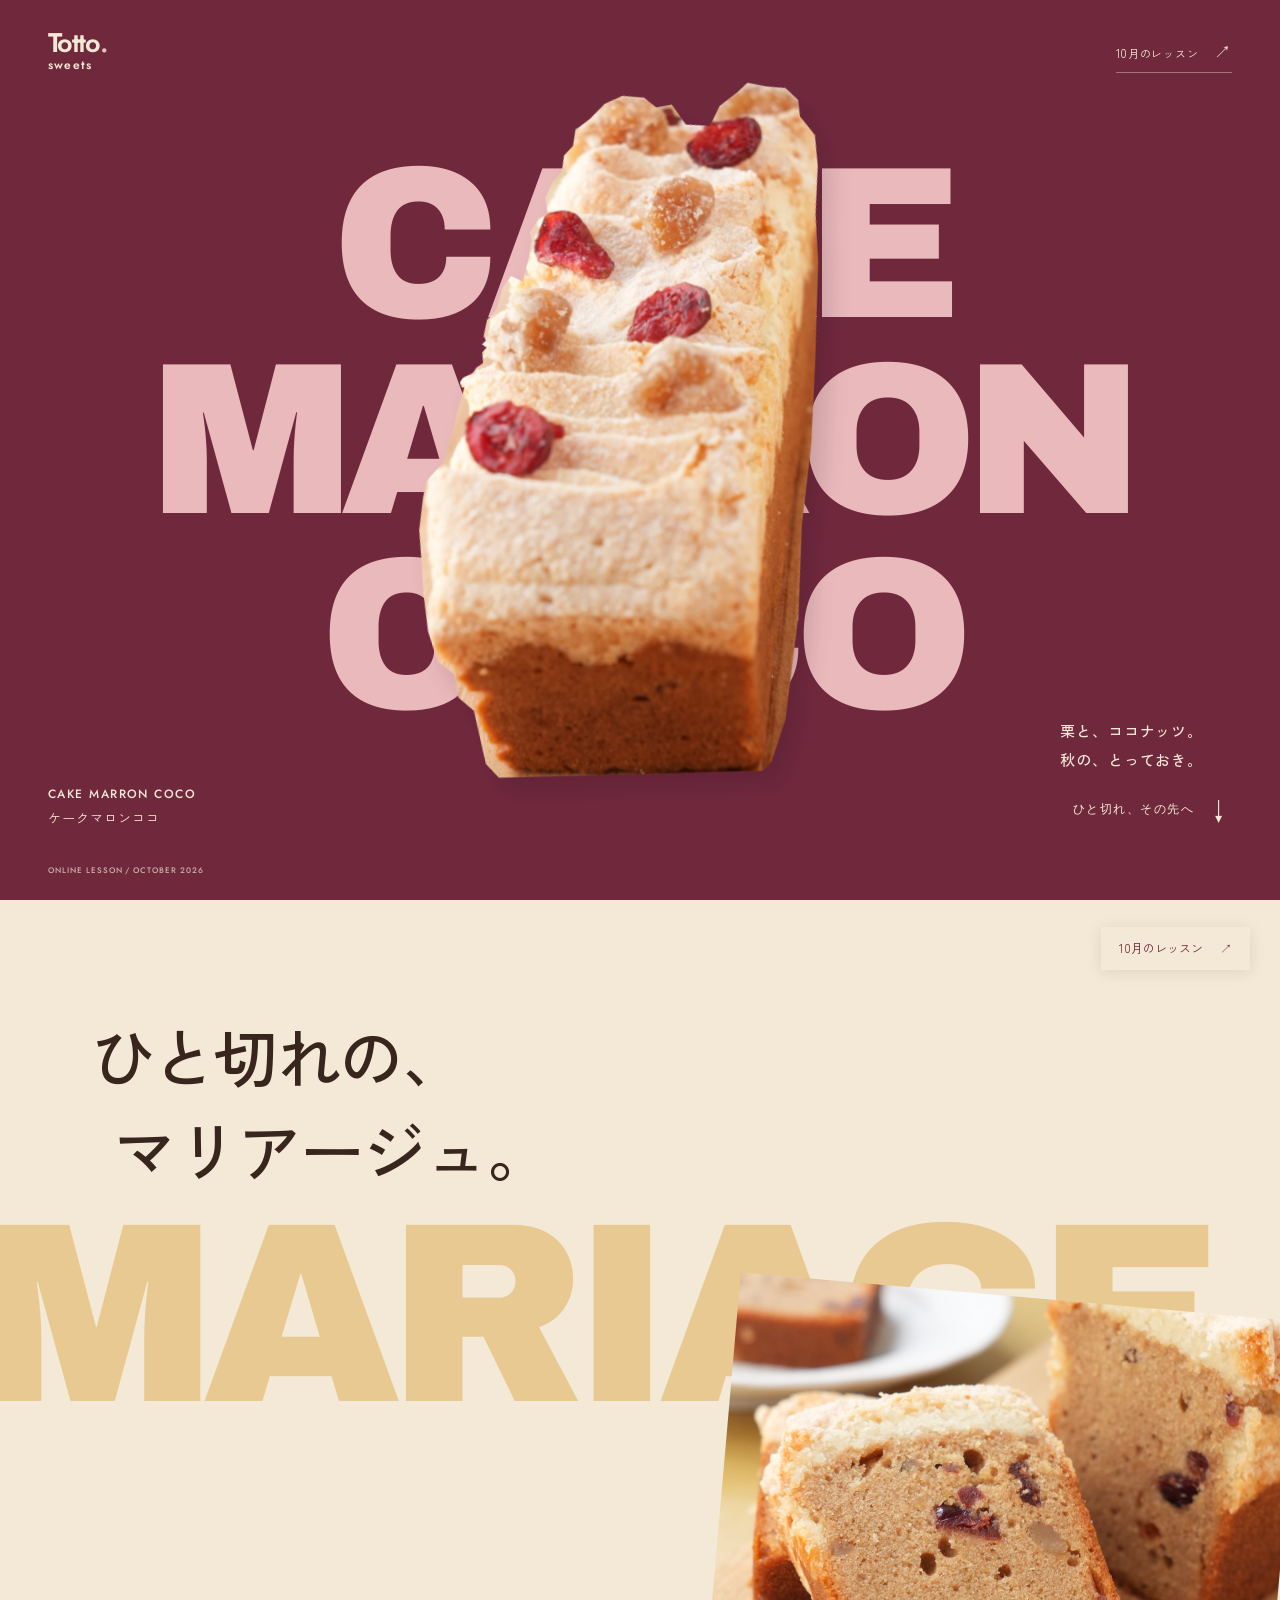
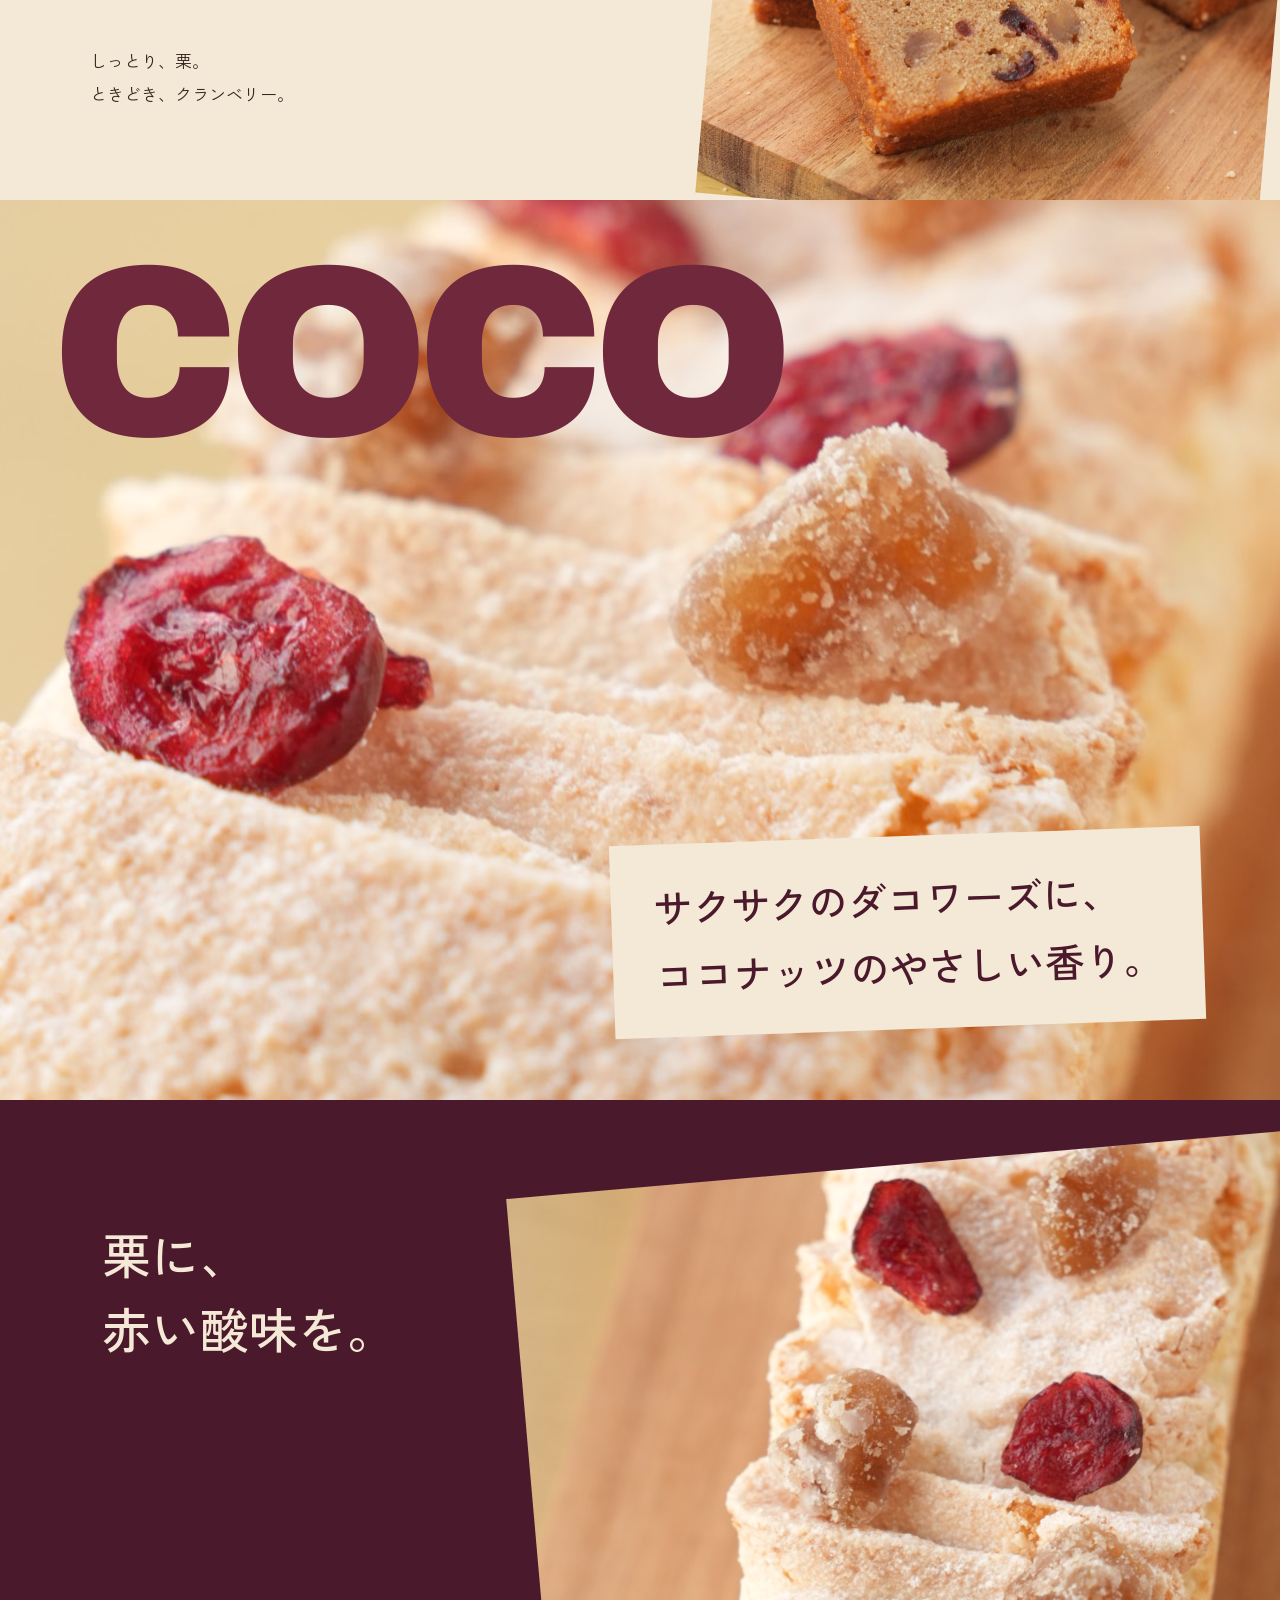
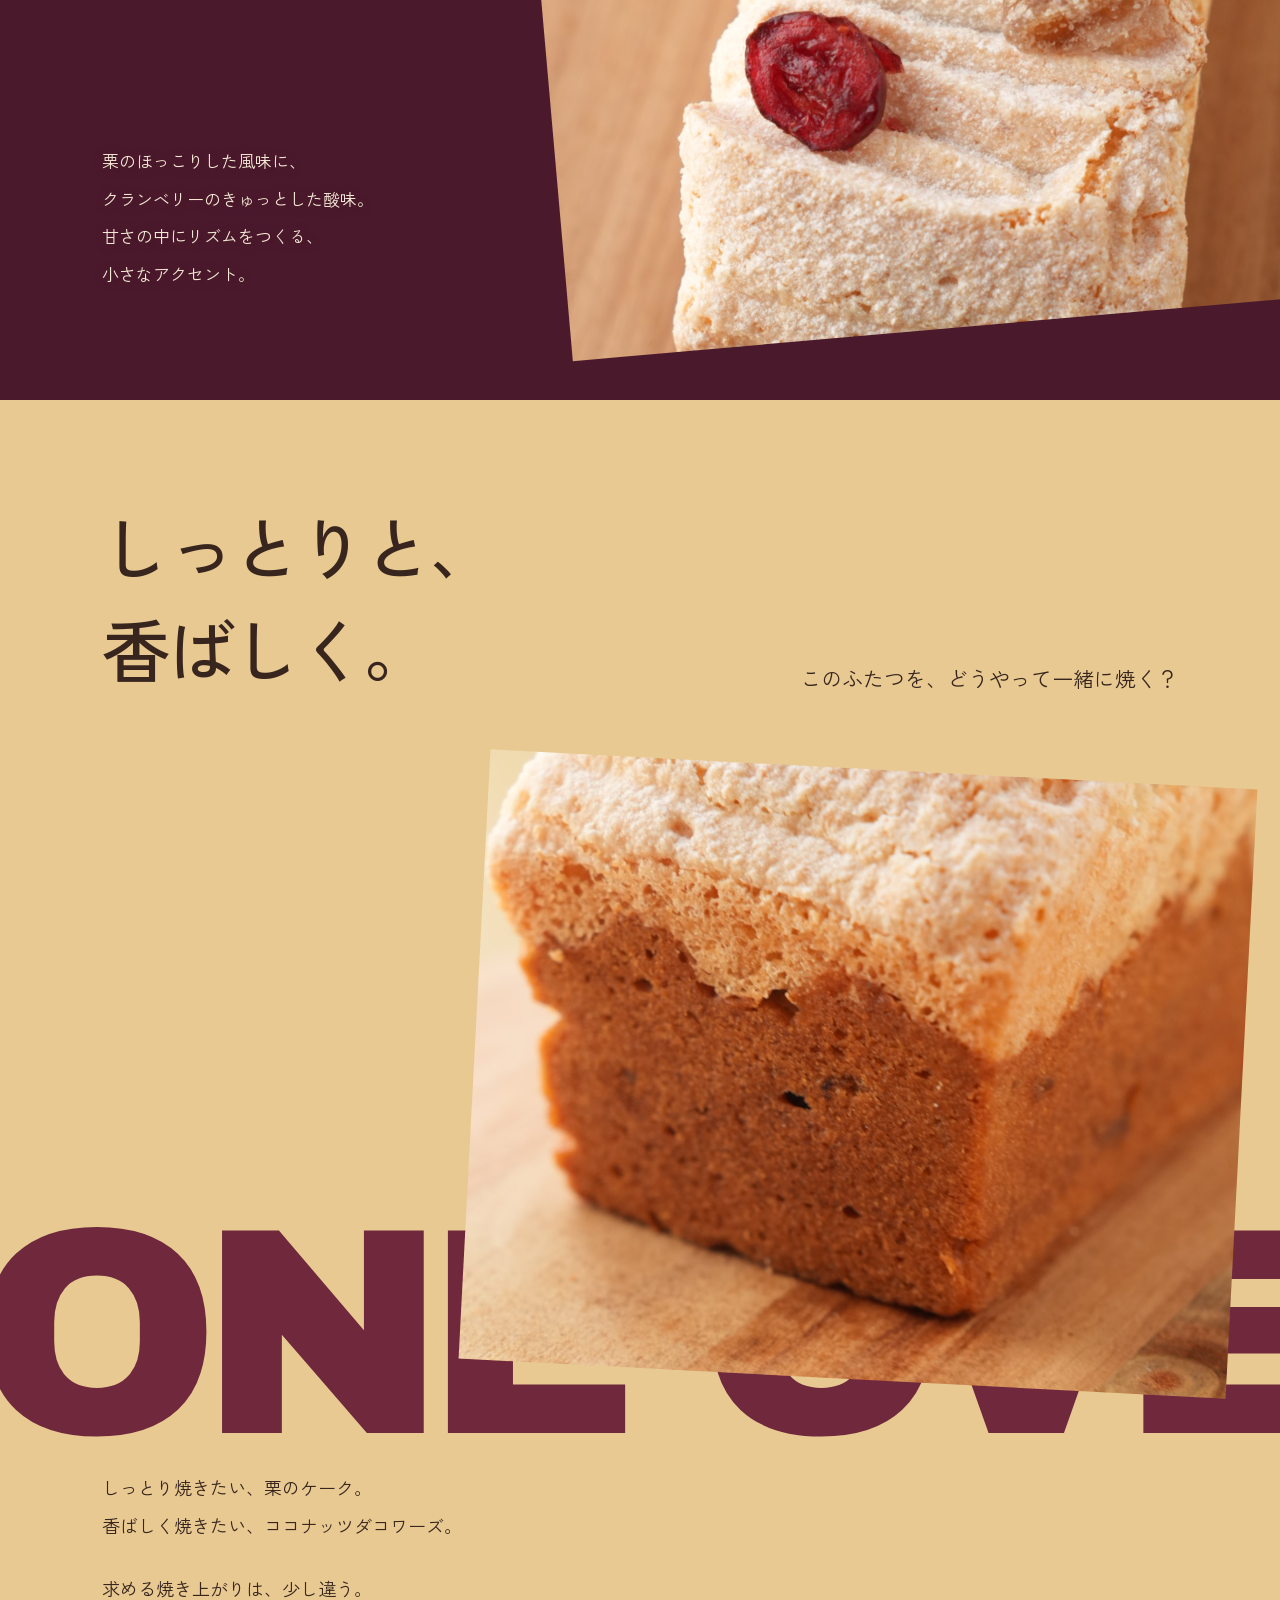
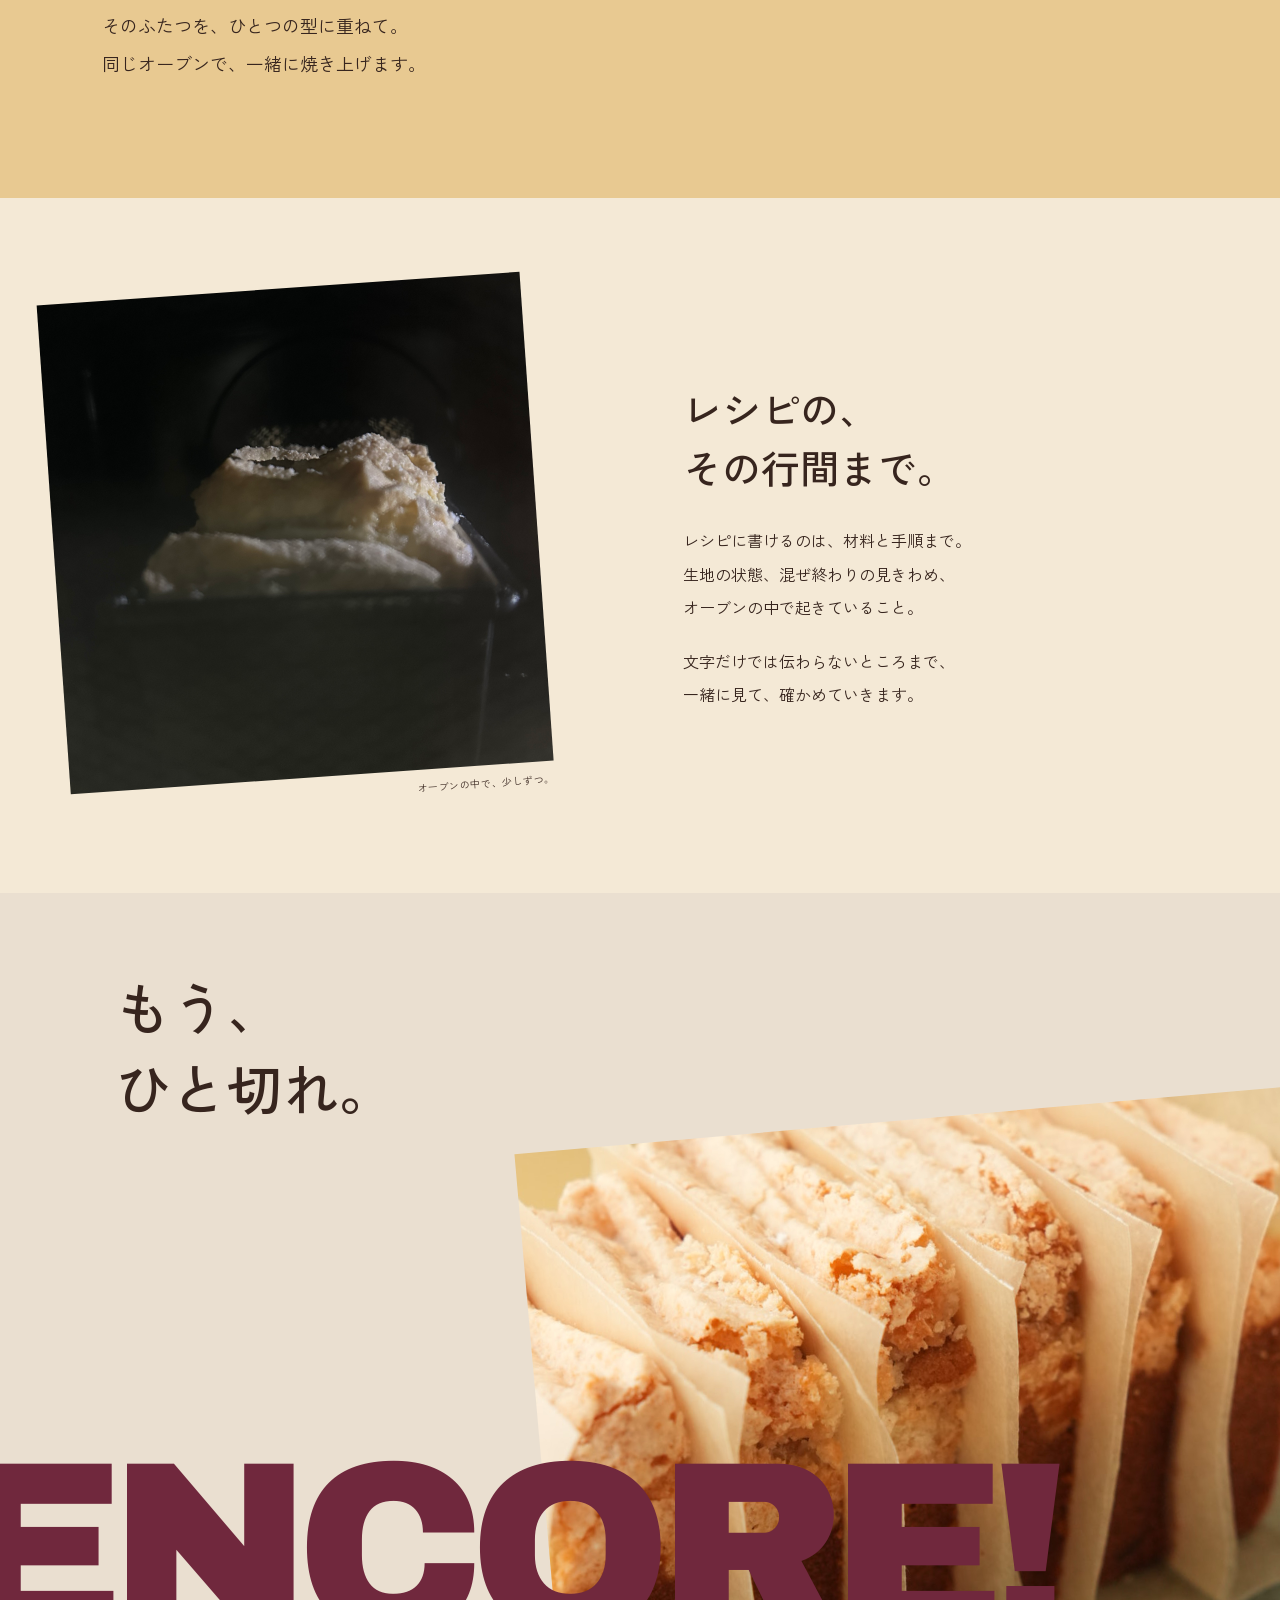
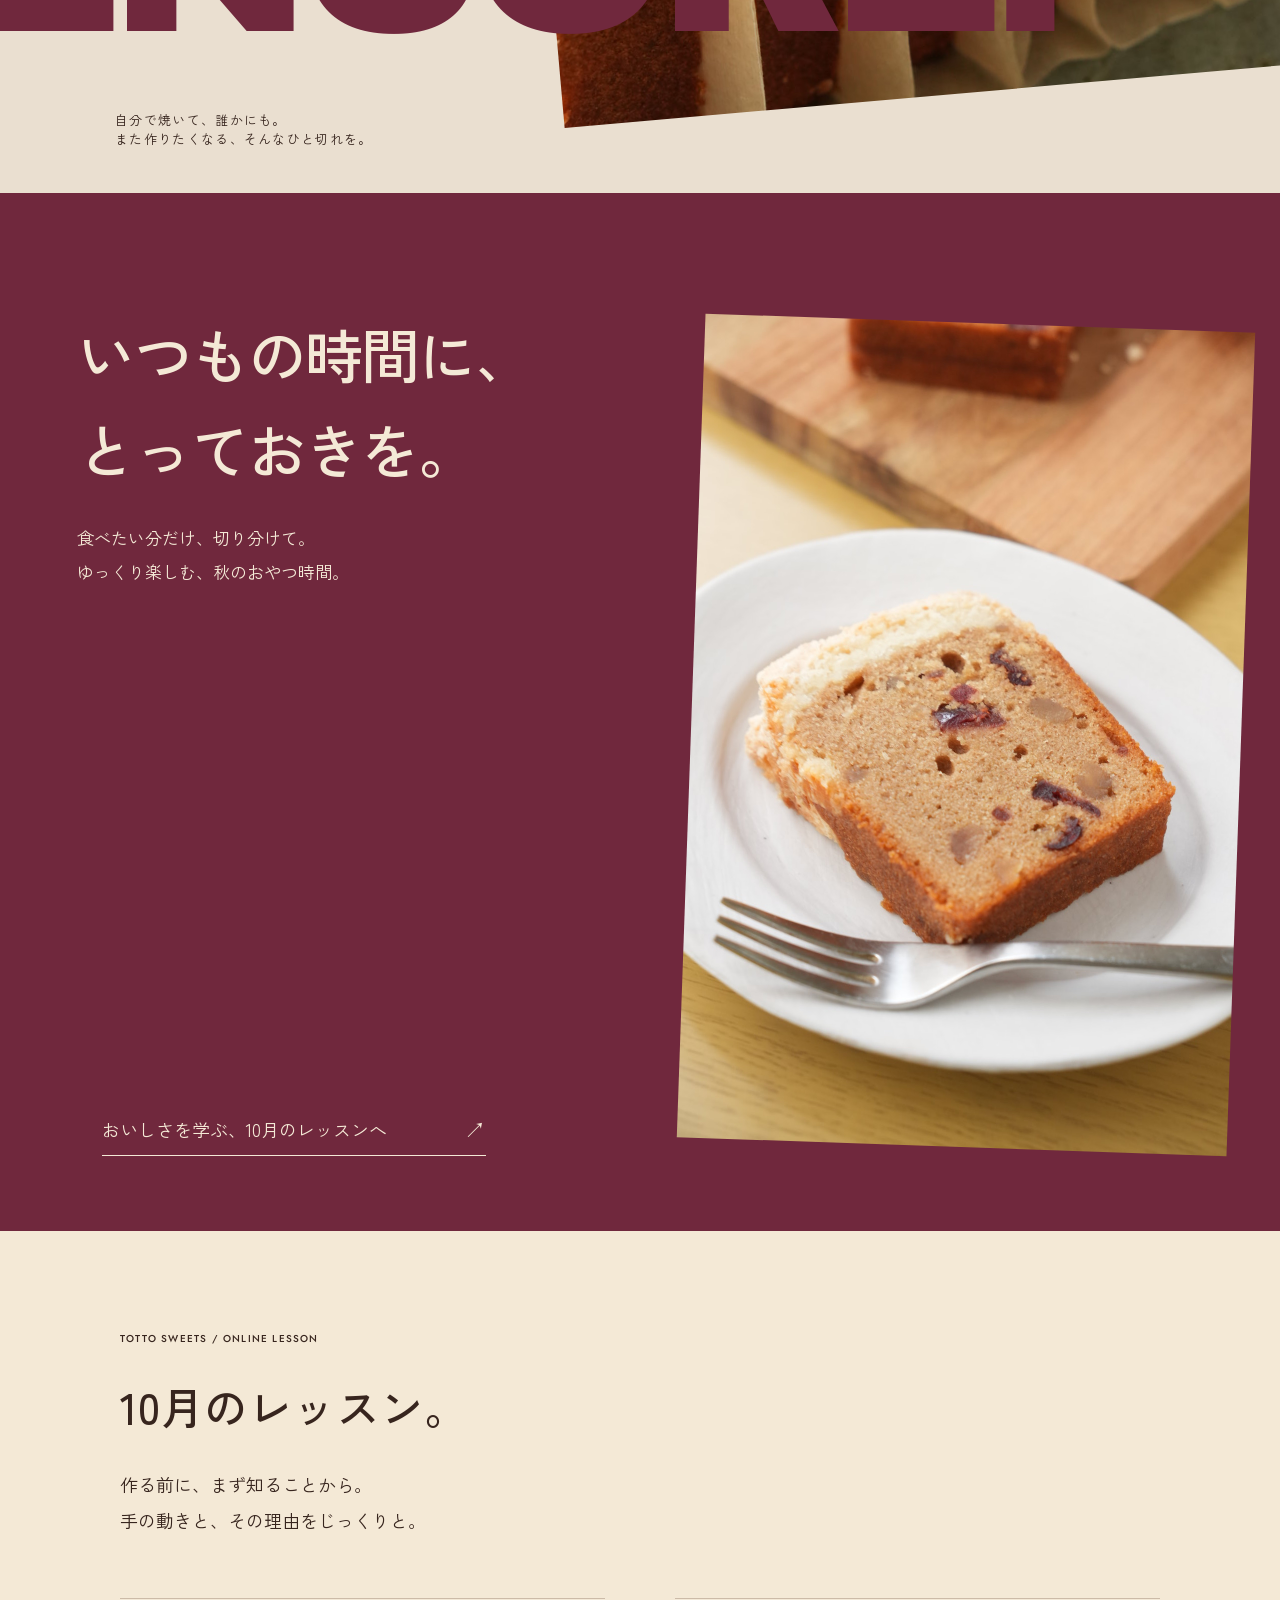
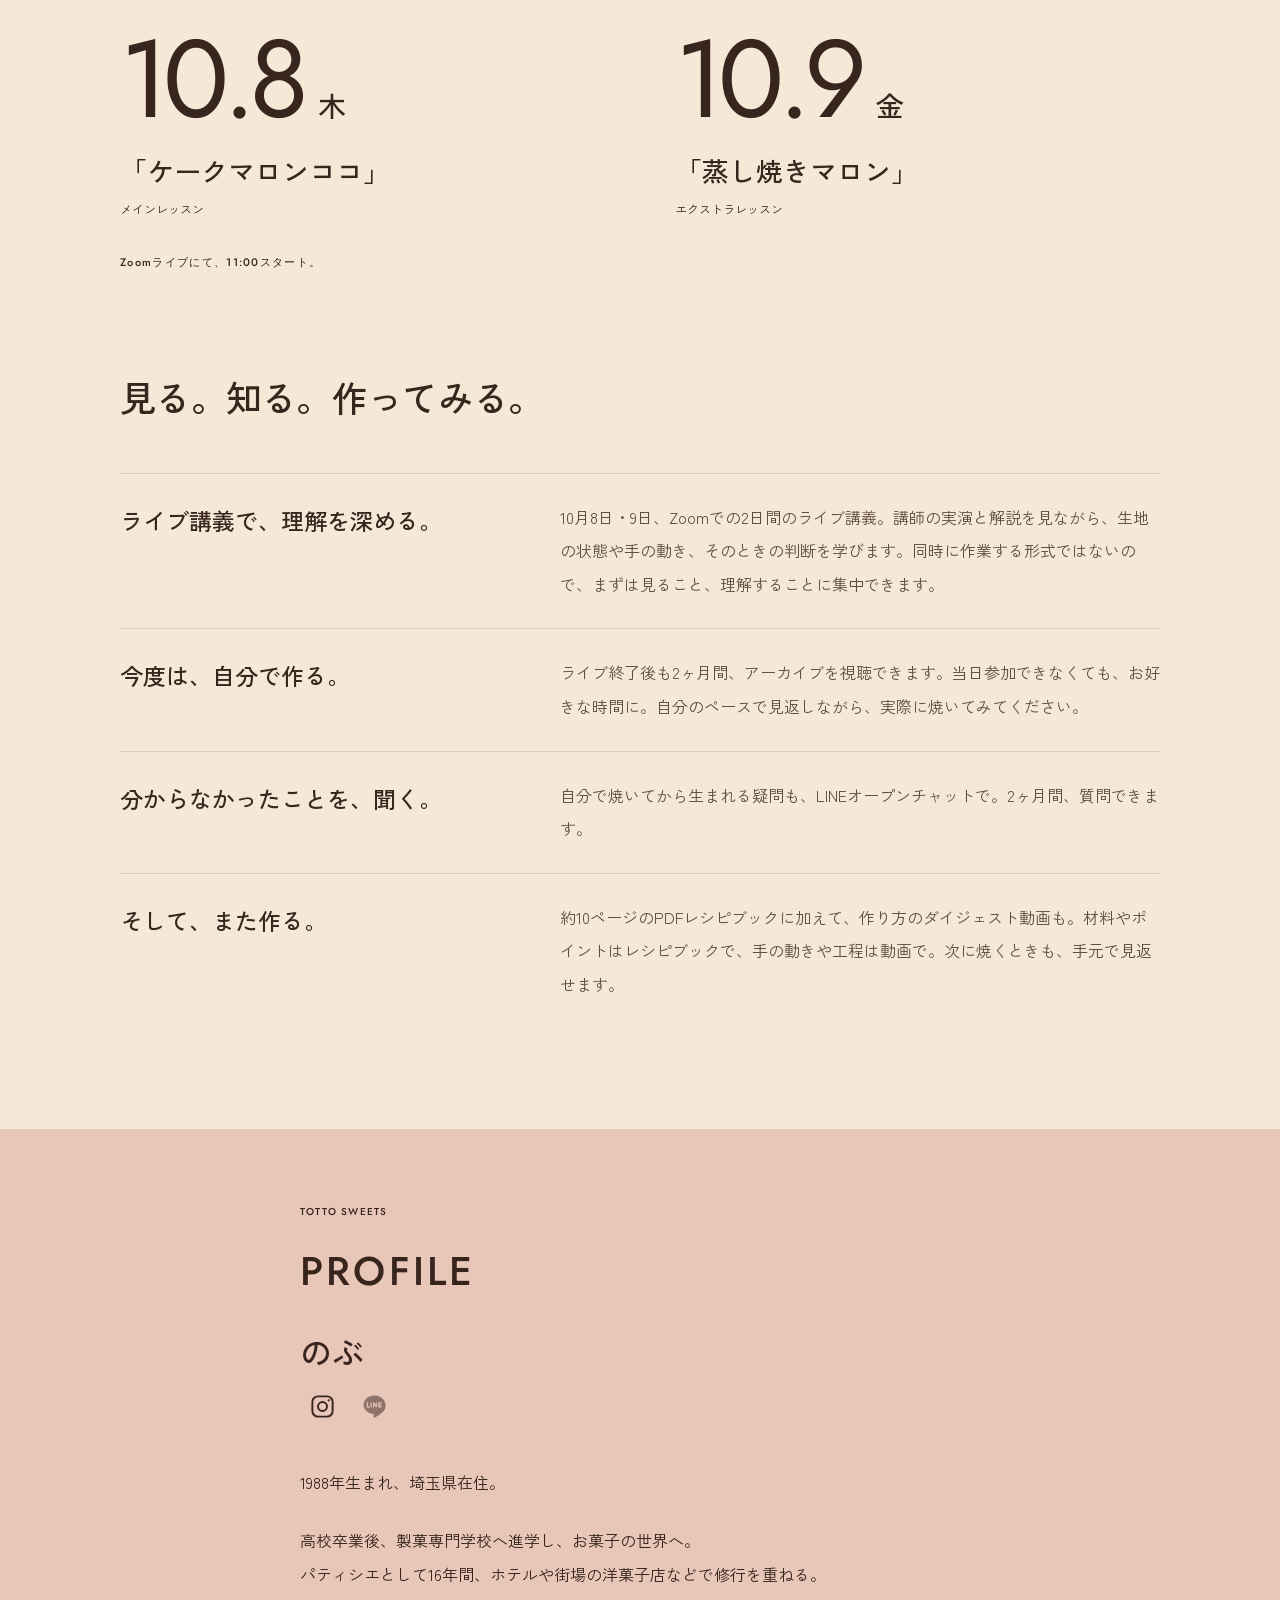
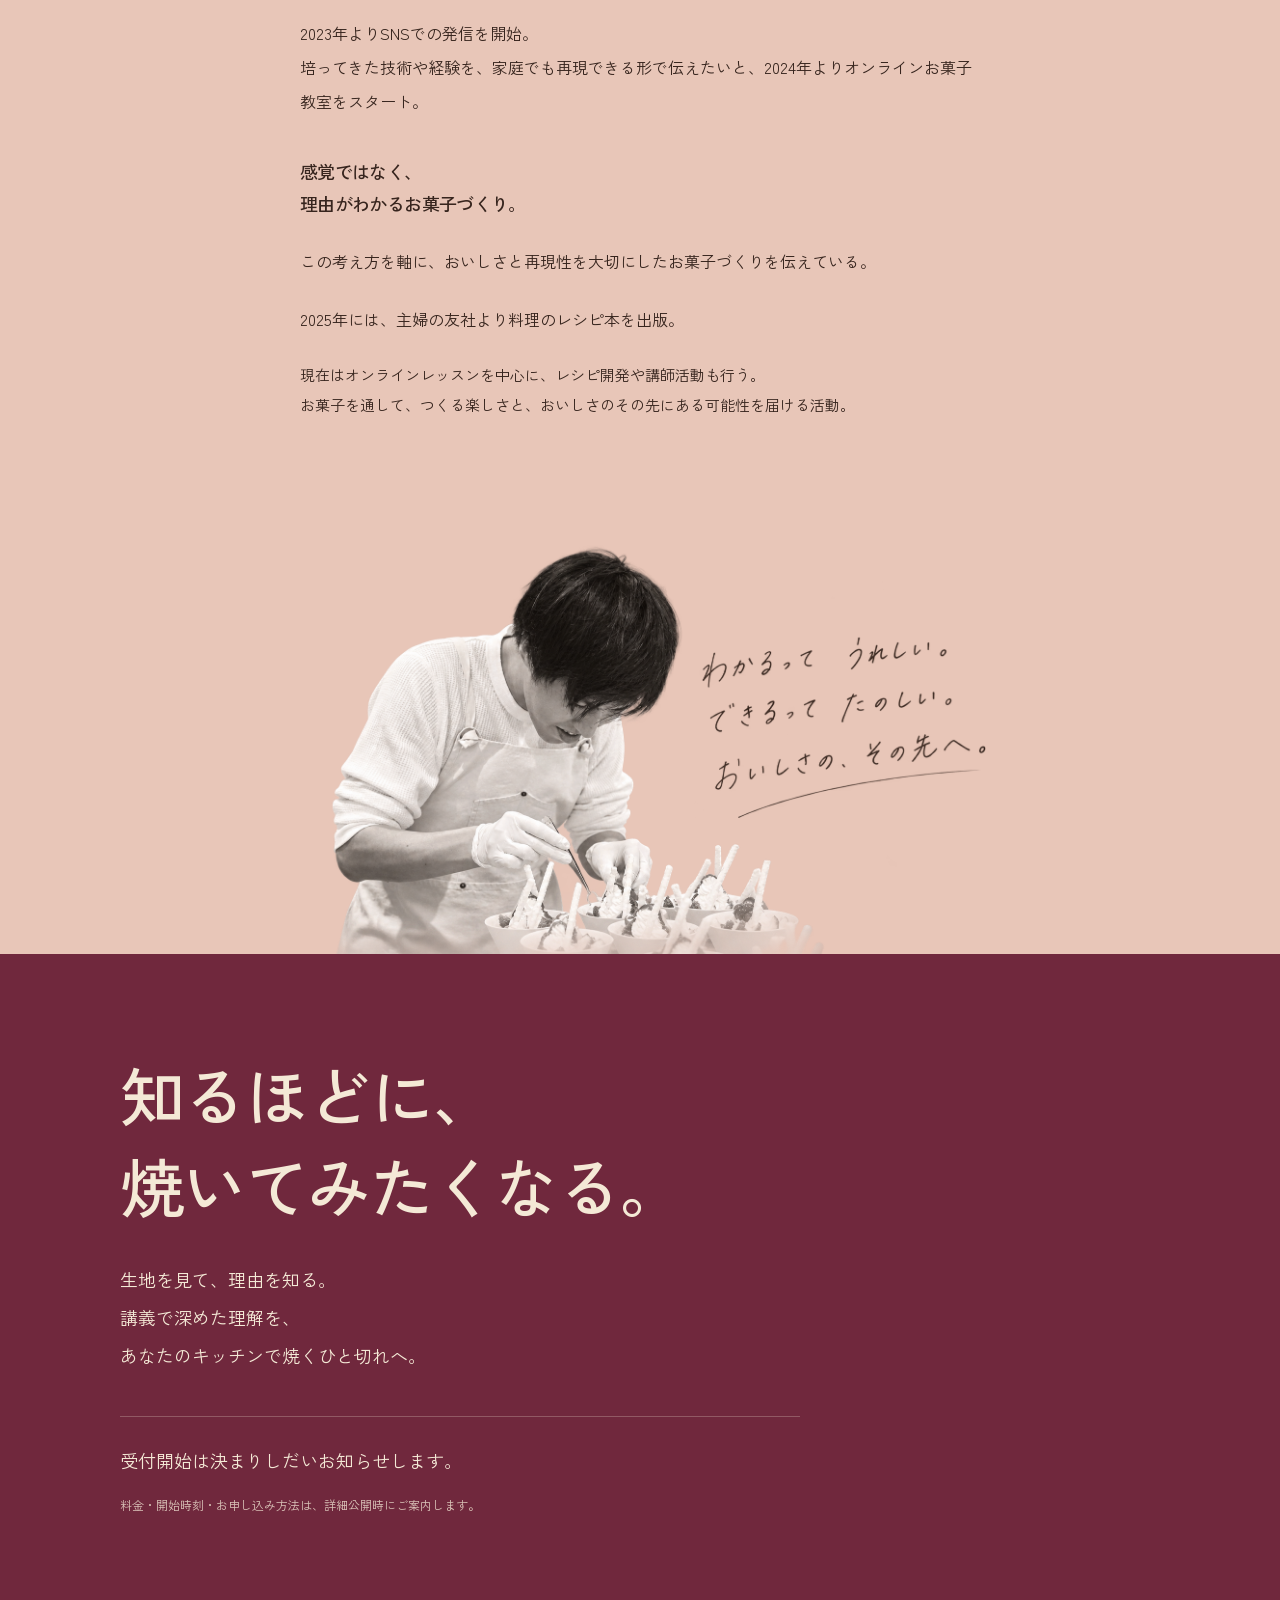
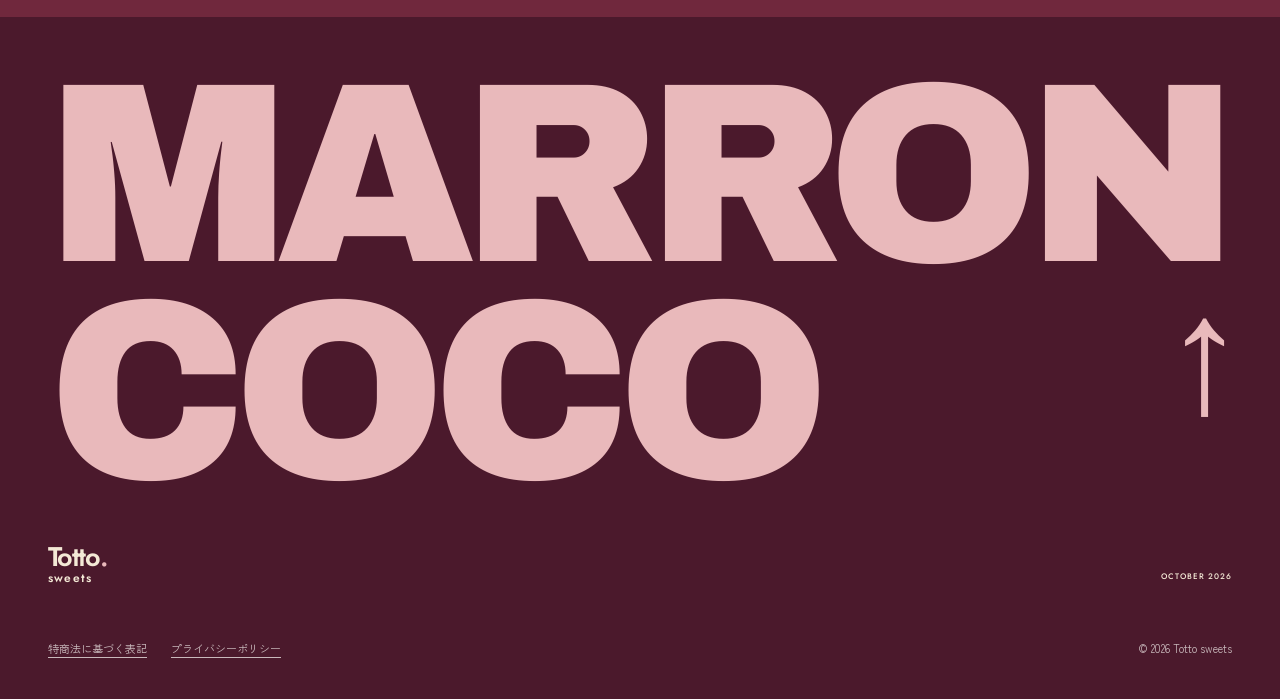
==== commit c7548e19: "Align portrait bottom with section boundary" ====
--- a/preview/marron-coco-5a9702addb1b/index.html
+++ b/preview/marron-coco-5a9702addb1b/index.html
@@ -9,7 +9,7 @@
 <meta property="og:title" content="Cake Marron Coco — Totto sweets"><meta property="og:description" content="栗と、ココナッツ。ひとつの型に、ふたつの生地。2026年10月のオンラインレッスン。"><meta property="og:type" content="website"><meta property="og:image" content="https://talesarc.com/preview/marron-coco-5a9702addb1b/images/table.jpg">
 <link rel="preconnect" href="https://fonts.googleapis.com"><link rel="preconnect" href="https://fonts.gstatic.com" crossorigin>
 <link href="https://fonts.googleapis.com/css2?family=Archivo+Black&family=Jost:wght@400;500;600&family=Zen+Kaku+Gothic+New:wght@400;500;700&display=swap" rel="stylesheet">
-<link rel="stylesheet" href="assets/c.css?v=profile-signature-1"><script src="content.js" defer></script><script src="assets/c.js" defer></script>
+<link rel="stylesheet" href="assets/c.css?v=profile-edge-1"><script src="content.js" defer></script><script src="assets/c.js" defer></script>
 </head>
 <body>
 <a class="skip" href="#lesson">レッスン情報へ</a>
--- a/preview/marron-coco-5a9702addb1b/assets/c.css
+++ b/preview/marron-coco-5a9702addb1b/assets/c.css
@@ -301,3 +301,7 @@
 .teacher-signature.teacher-signature-art{display:block;max-width:740px;margin:36px auto 0}
 .teacher-signature-art img{width:100%;height:auto;aspect-ratio:auto;object-fit:contain}
 @media(min-width:700px){.teacher .teacher-bio .teacher-belief{font-size:18px}.teacher-signature.teacher-signature-art{margin-top:40px}}
+
+/* Let the portrait finish at the next section boundary. */
+.teacher{padding-bottom:0}
+.teacher-signature.teacher-signature-art{margin-bottom:0}
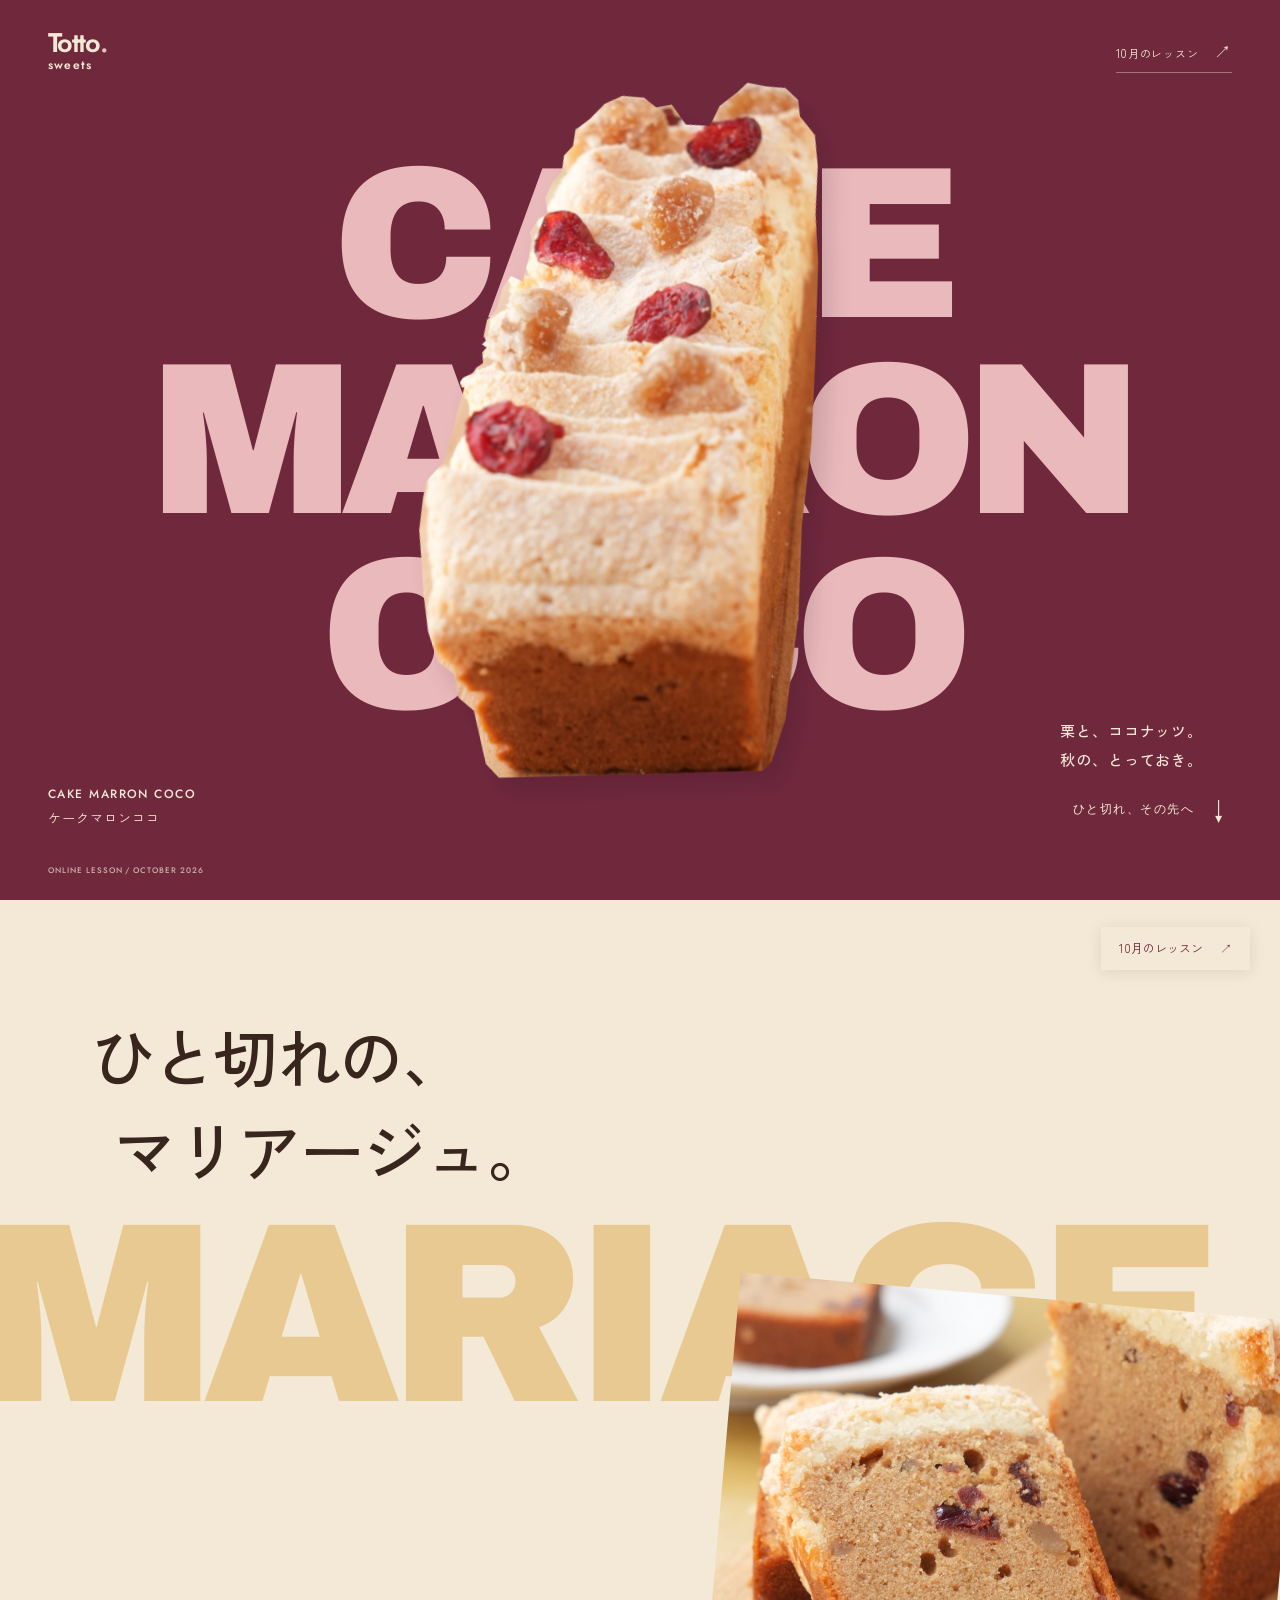
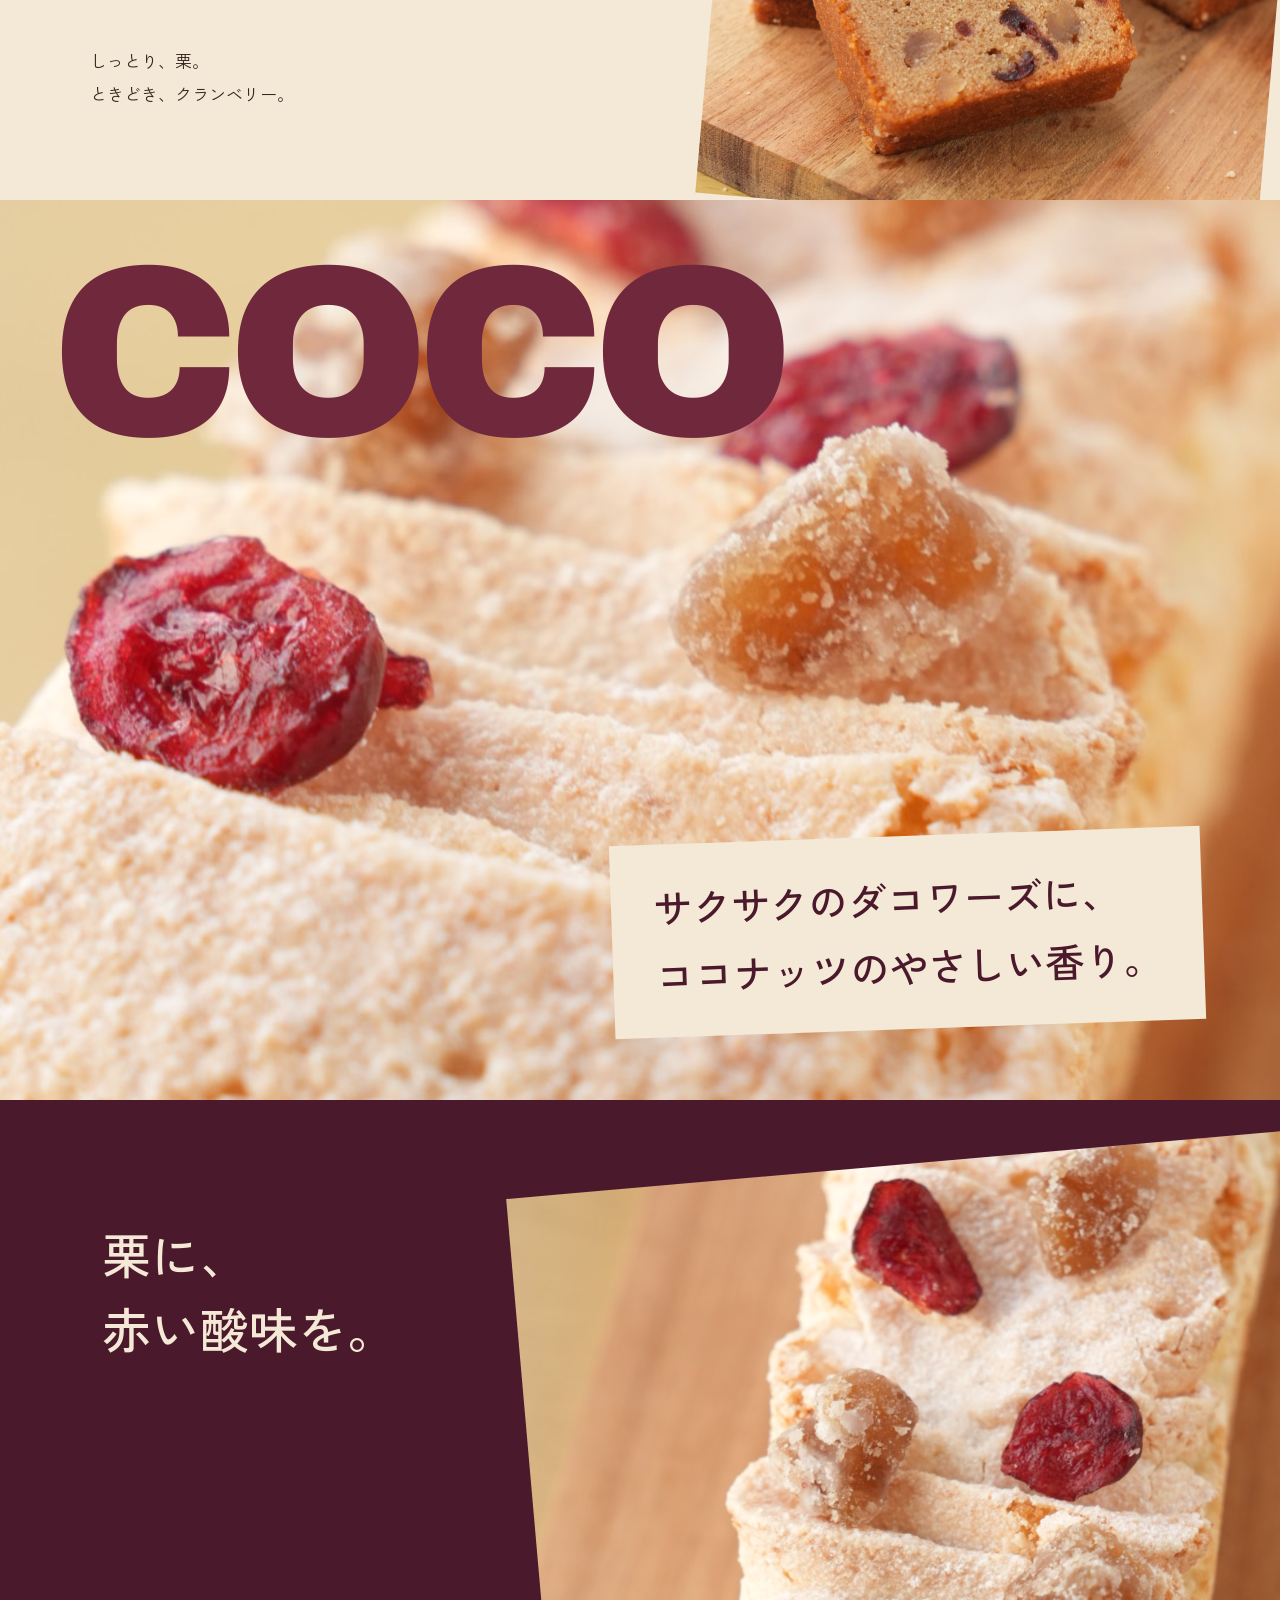
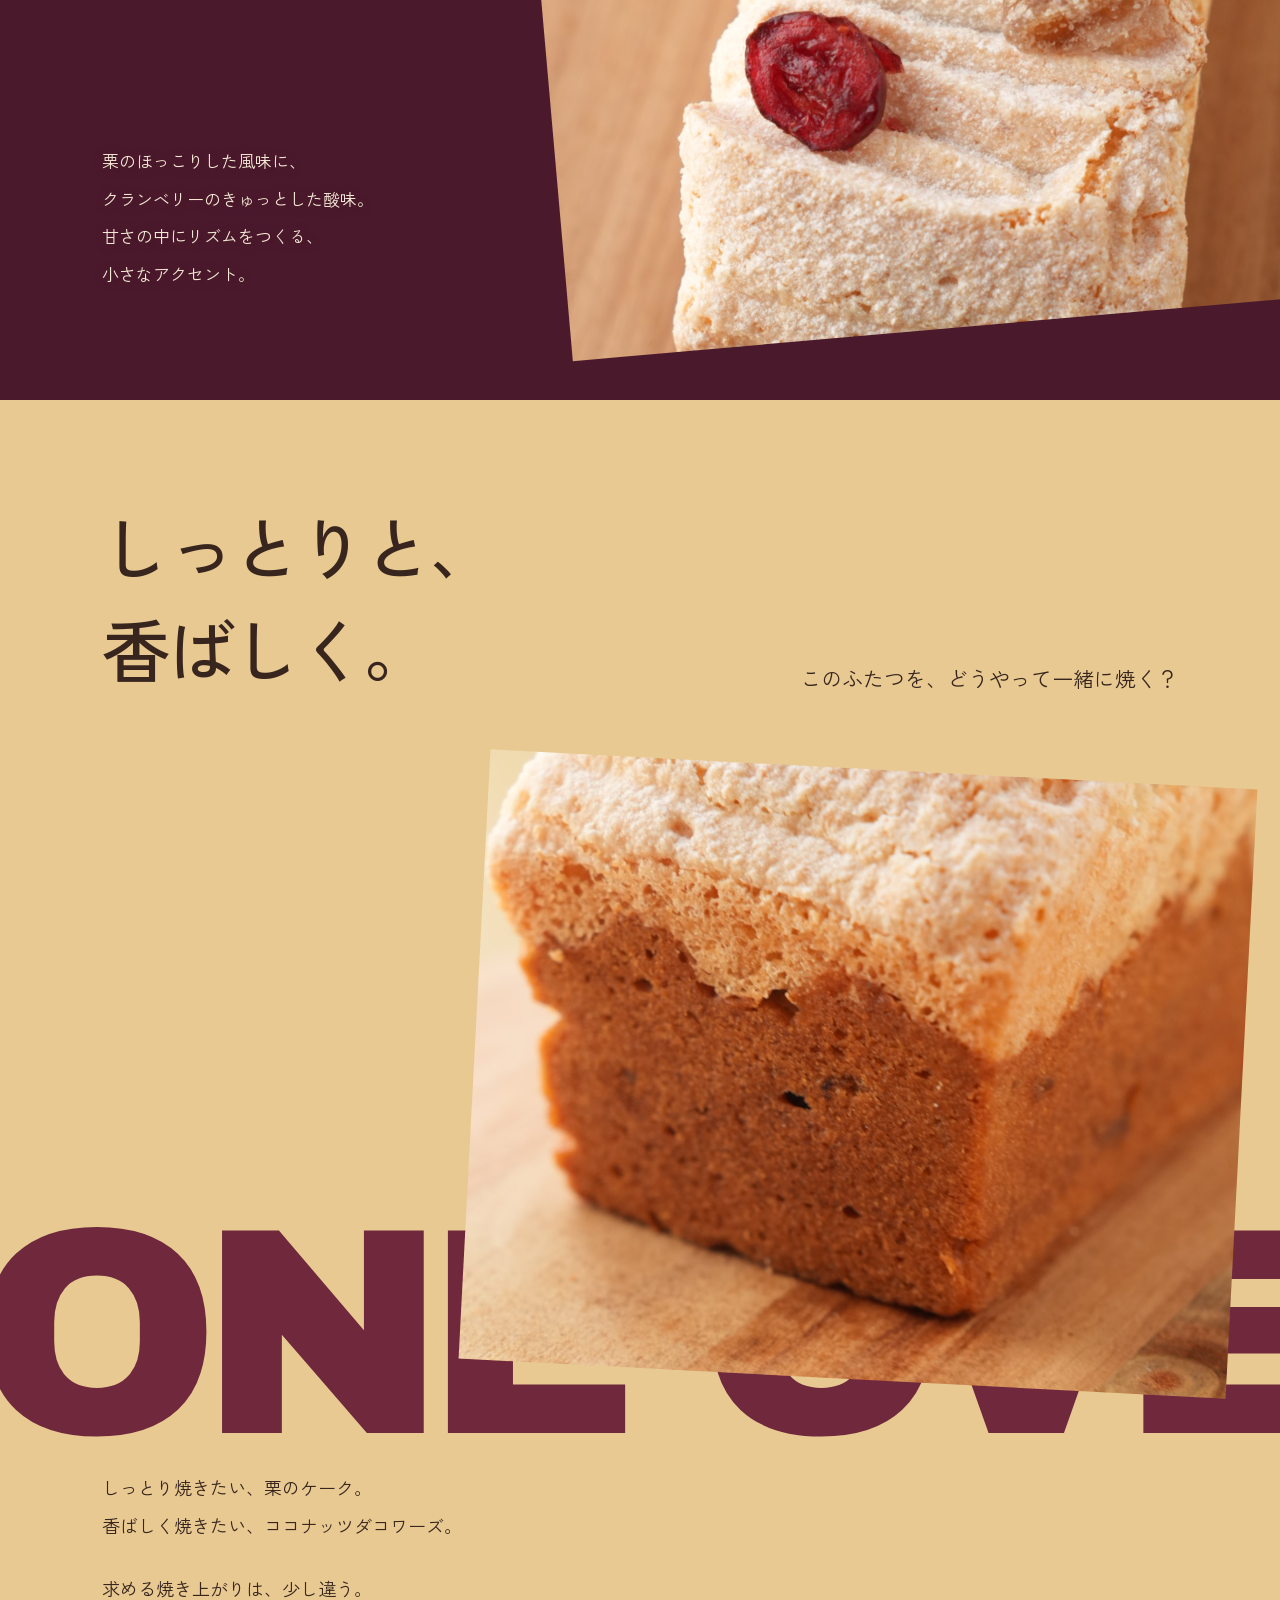
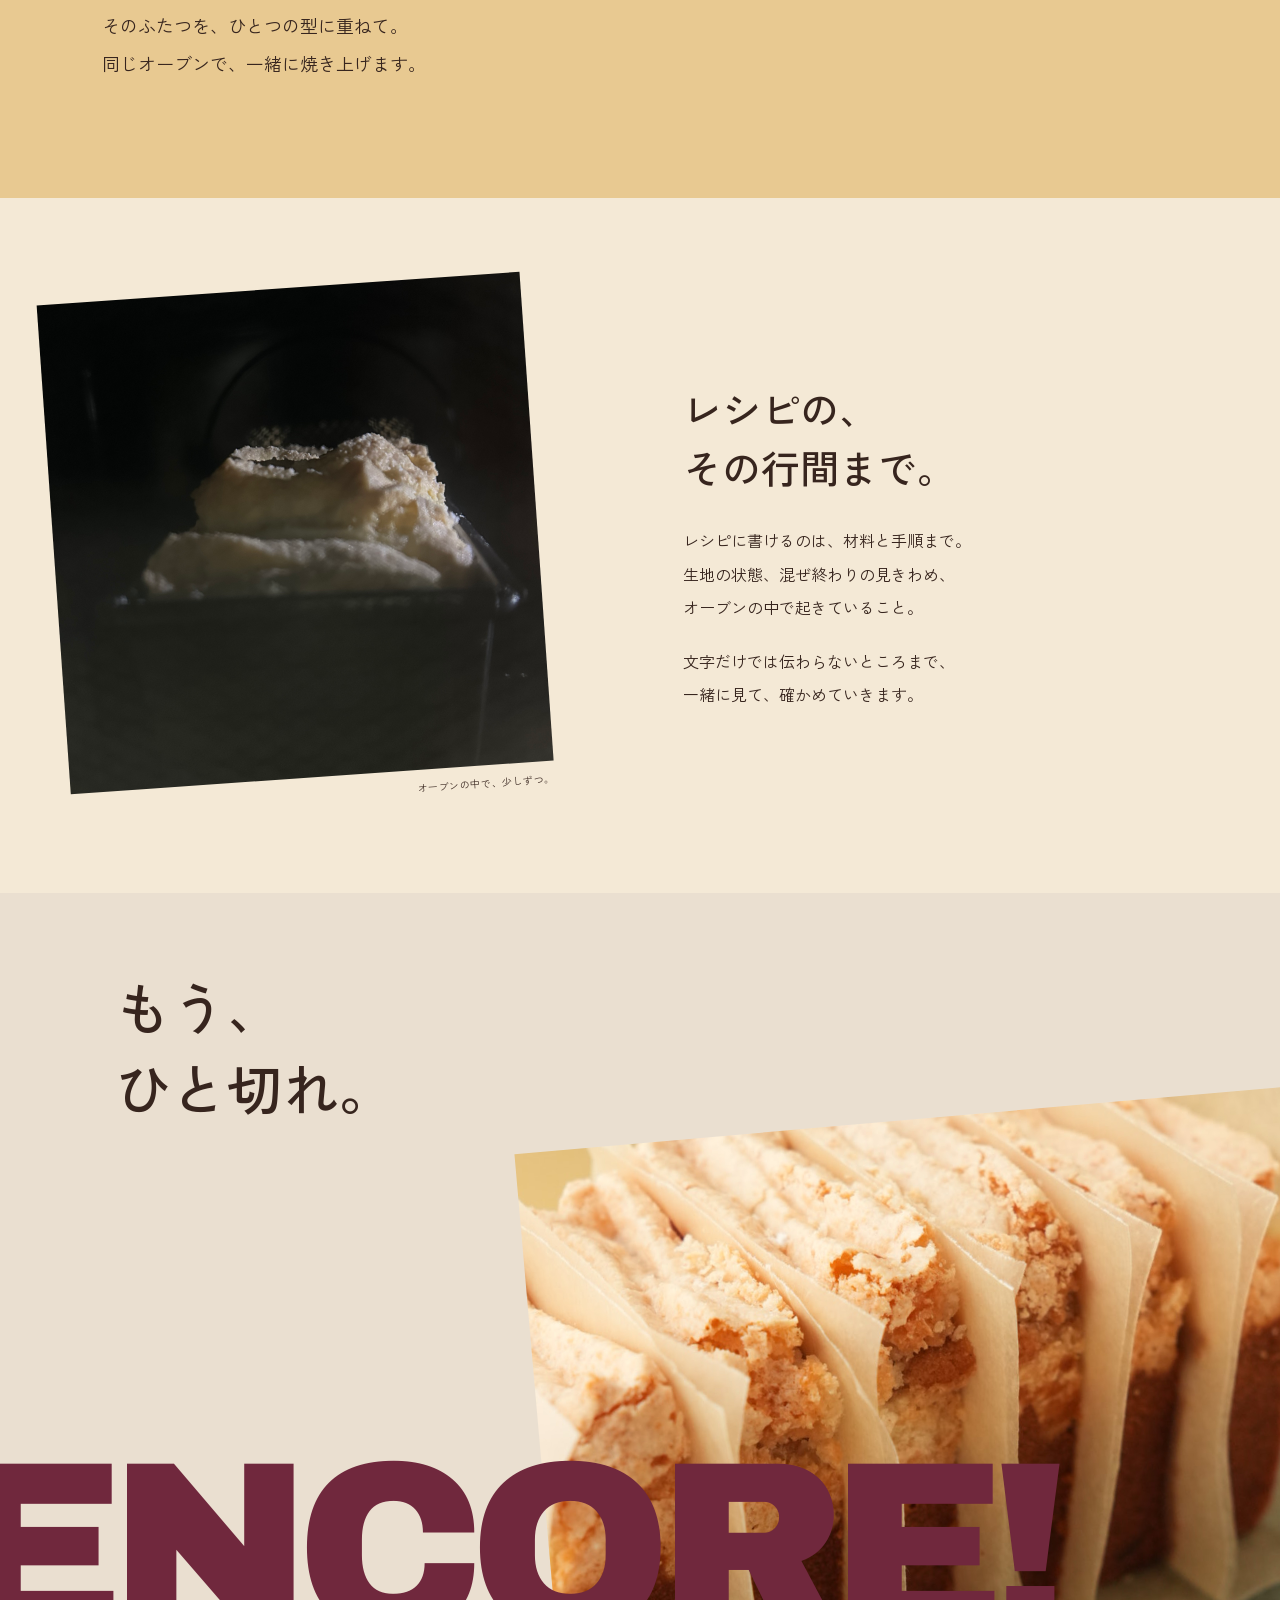
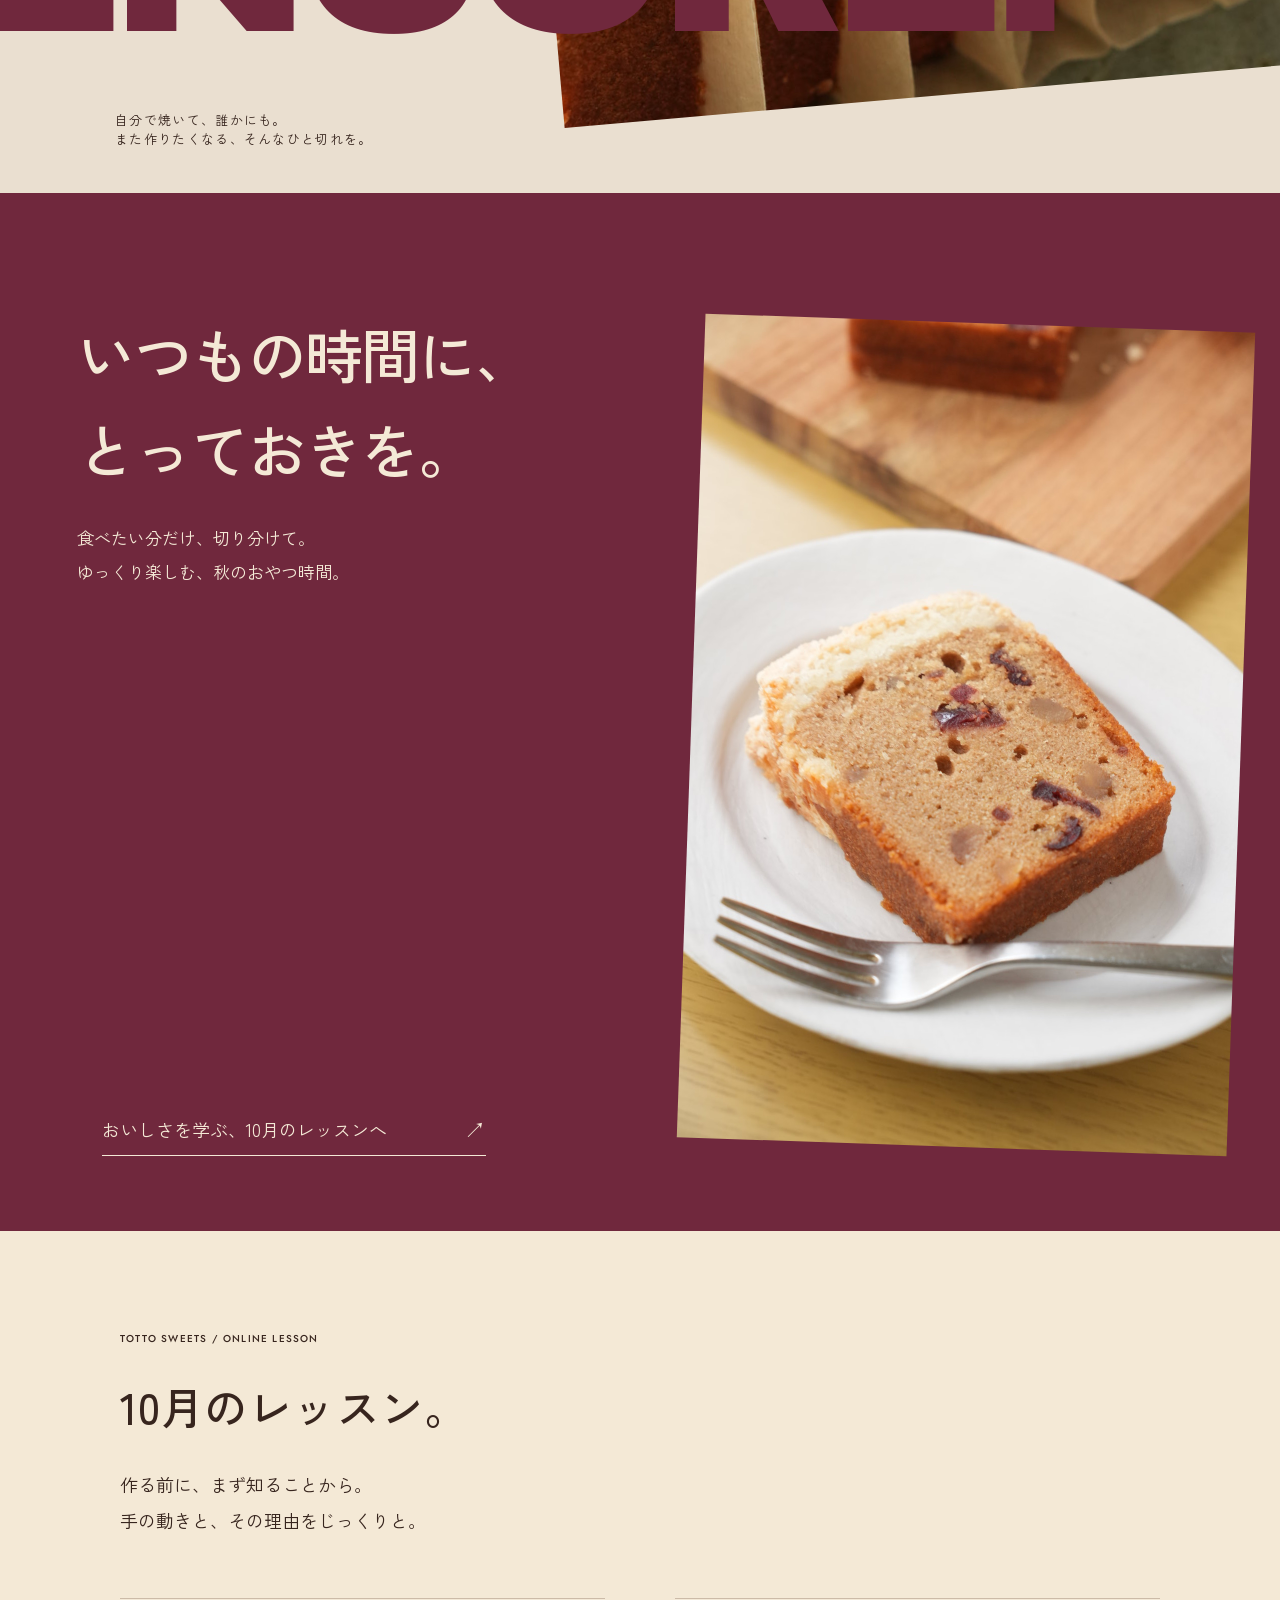
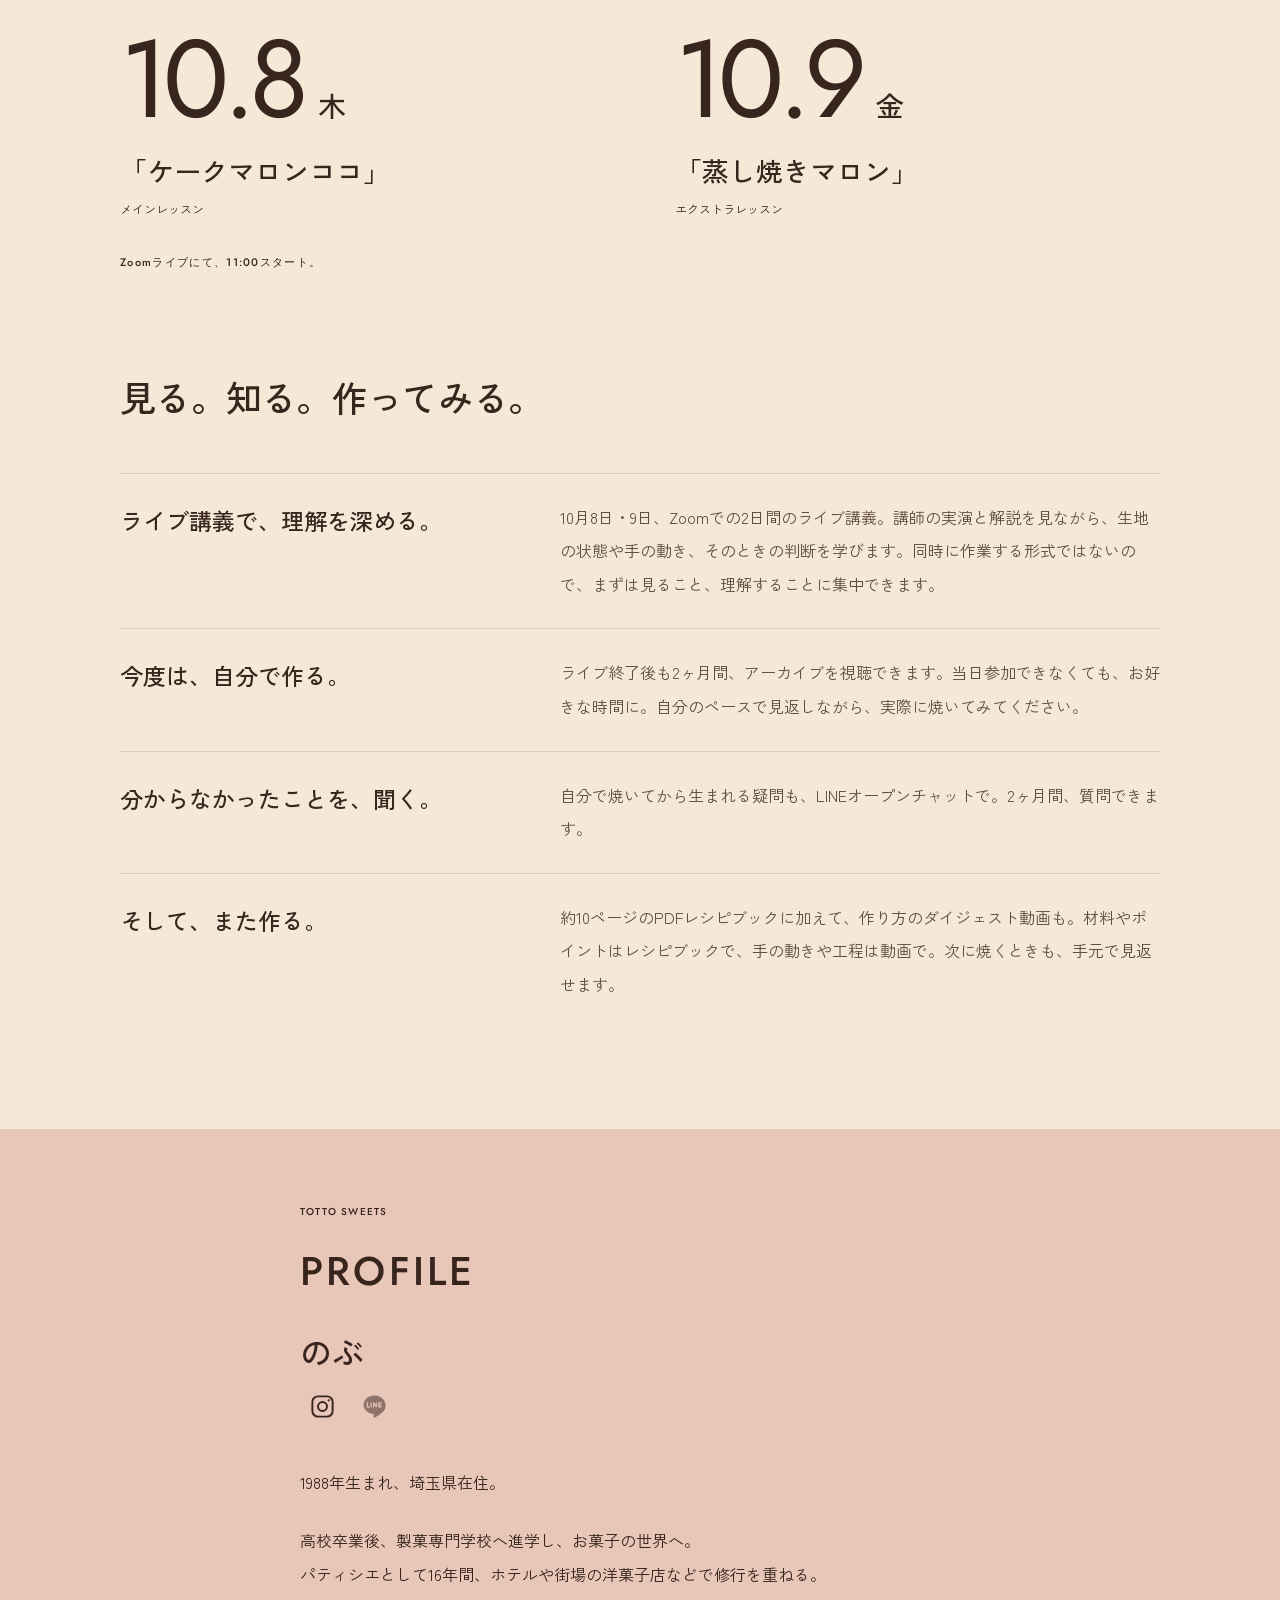
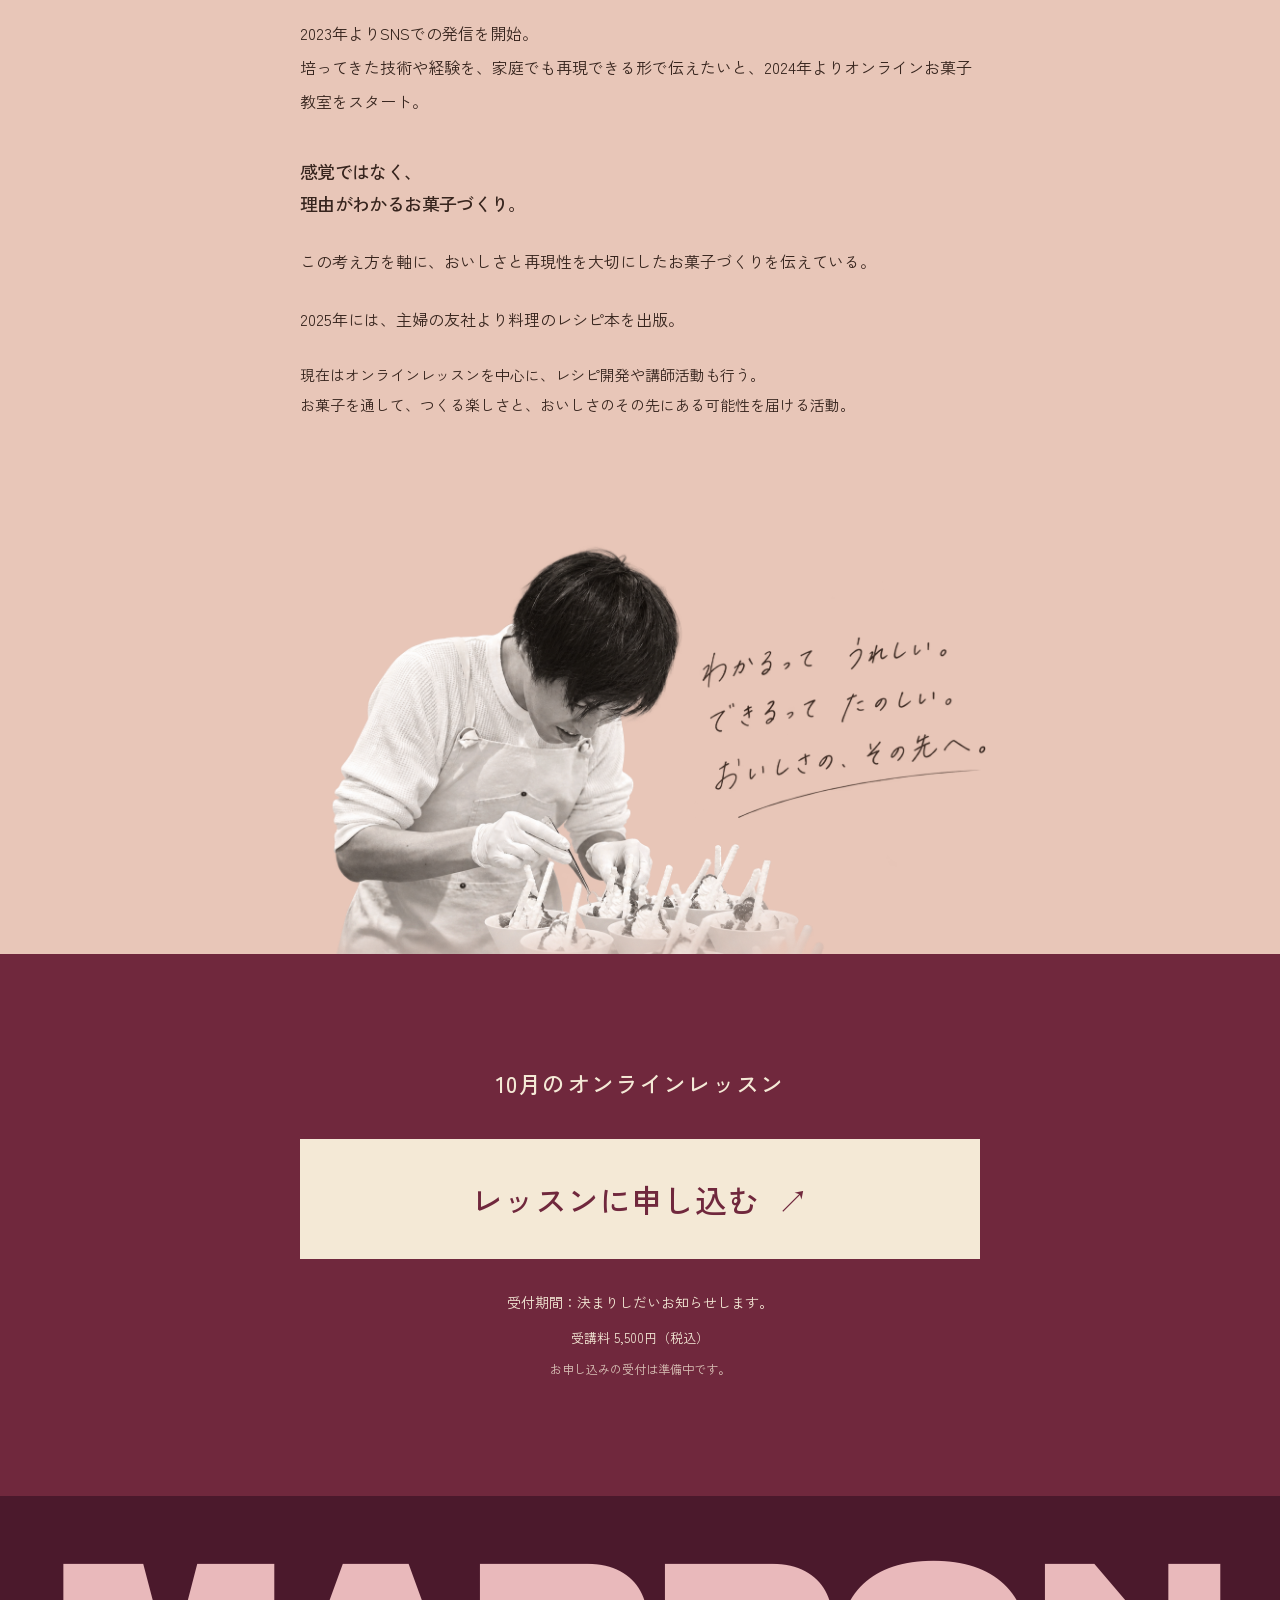
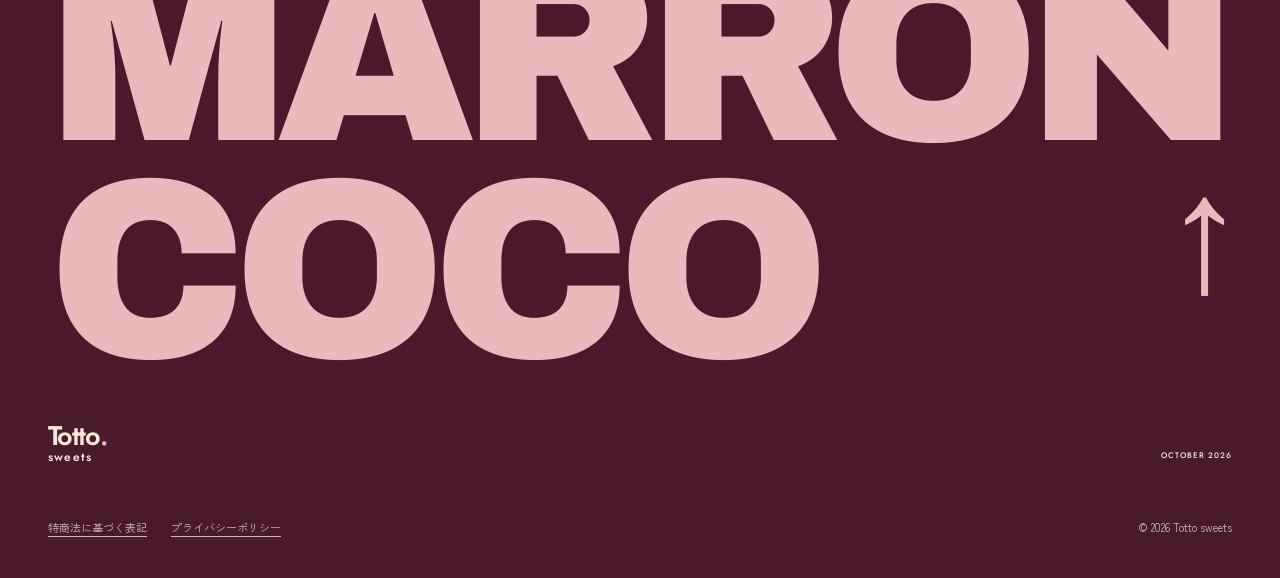
==== commit 101e61c3: "Make final application CTA prominent and configurable" ====
--- a/preview/marron-coco-5a9702addb1b/index.html
+++ b/preview/marron-coco-5a9702addb1b/index.html
@@ -9,7 +9,7 @@
 <meta property="og:title" content="Cake Marron Coco — Totto sweets"><meta property="og:description" content="栗と、ココナッツ。ひとつの型に、ふたつの生地。2026年10月のオンラインレッスン。"><meta property="og:type" content="website"><meta property="og:image" content="https://talesarc.com/preview/marron-coco-5a9702addb1b/images/table.jpg">
 <link rel="preconnect" href="https://fonts.googleapis.com"><link rel="preconnect" href="https://fonts.gstatic.com" crossorigin>
 <link href="https://fonts.googleapis.com/css2?family=Archivo+Black&family=Jost:wght@400;500;600&family=Zen+Kaku+Gothic+New:wght@400;500;700&display=swap" rel="stylesheet">
-<link rel="stylesheet" href="assets/c.css?v=profile-edge-1"><script src="content.js" defer></script><script src="assets/c.js" defer></script>
+<link rel="stylesheet" href="assets/c.css?v=booking-1"><script src="content.js?v=booking-1" defer></script><script src="assets/c.js?v=booking-1" defer></script>
 </head>
 <body>
 <a class="skip" href="#lesson">レッスン情報へ</a>
@@ -104,7 +104,7 @@
  </div>
  <div class="teacher-signature teacher-signature-art"><img src="images/profile-signature.png" width="1535" height="1024" alt="お菓子を仕上げるのぶ。手書きの言葉：わかるって うれしい。できるって たのしい。おいしさの、その先へ。" loading="lazy"></div>
 </section>
-<section class="booking" aria-labelledby="booking-title"><h2 id="booking-title">知るほどに、<br>焼いてみたくなる。</h2><p class="booking-invite">生地を見て、理由を知る。<br>講義で深めた理解を、<br>あなたのキッチンで焼くひと切れへ。</p><p id="open-text" class="booking-status">受付開始は決まりしだいお知らせします。</p><a id="booking-link" class="booking-link" hidden>レッスンの詳細を見る <span aria-hidden="true">↗</span></a><p id="pending-note">料金・開始時刻・お申し込み方法は、詳細公開時にご案内します。</p></section>
+<section class="booking" aria-labelledby="booking-title"><h2 id="booking-title">10月のオンラインレッスン</h2><a id="booking-link" class="booking-link" role="link" aria-disabled="true" aria-describedby="pending-note">レッスンに申し込む <span aria-hidden="true">↗</span></a><p id="open-text" class="booking-status">受付期間：決まりしだいお知らせします。</p><p class="booking-price">受講料 5,500円（税込）</p><p id="pending-note">お申し込みの受付は準備中です。</p></section>
 </main>
 <footer><a href="#top" class="footer-word display" aria-label="ページの先頭へ">MARRON<br>COCO<span aria-hidden="true">↑</span></a><div class="footer-bottom"><span class="brand">Totto<span>sweets</span><i>.</i></span><p class="micro">OCTOBER 2026</p></div><div class="footer-legal"><nav aria-label="法的情報"><a href="https://talesarc.com/tokushoho.html">特商法に基づく表記</a><a href="https://talesarc.com/privacy.html">プライバシーポリシー</a></nav><small>© 2026 Totto sweets</small></div></footer>
 <a class="lesson-dock" href="#lesson">10月のレッスン <span aria-hidden="true">↗</span></a>
--- a/preview/marron-coco-5a9702addb1b/assets/c.css
+++ b/preview/marron-coco-5a9702addb1b/assets/c.css
@@ -305,3 +305,15 @@
 /* Let the portrait finish at the next section boundary. */
 .teacher{padding-bottom:0}
 .teacher-signature.teacher-signature-art{margin-bottom:0}
+
+/* Final application action. */
+.booking{text-align:center;padding-top:80px;padding-bottom:85px}
+.booking h2{font-size:18px;line-height:1.7;letter-spacing:.05em}
+.booking .booking-link{box-sizing:border-box;display:flex;align-items:center;justify-content:center;gap:18px;width:100%;max-width:680px;min-height:90px;padding:24px 16px;margin:30px auto 26px;background:var(--cream);color:var(--berry);border:0;font-size:23px;font-weight:500;line-height:1.5;text-decoration:none}
+.booking-link[aria-disabled="true"]{cursor:default}
+.booking-link[href]:hover{background:var(--pink)}
+.booking-link:focus-visible{outline:2px solid var(--cream);outline-offset:6px}
+.booking .booking-status{border:0;padding:0;margin:0 auto;font-size:12px;line-height:1.9}
+.booking .booking-price{font-size:13px;margin-top:12px}
+.booking #pending-note{margin:10px auto 0;font-size:12px}
+@media(min-width:700px){.booking{padding-top:110px;padding-bottom:115px}.booking h2{font-size:23px}.booking .booking-link{min-height:120px;font-size:32px;margin-top:36px;margin-bottom:30px}.booking .booking-status{font-size:14px}}
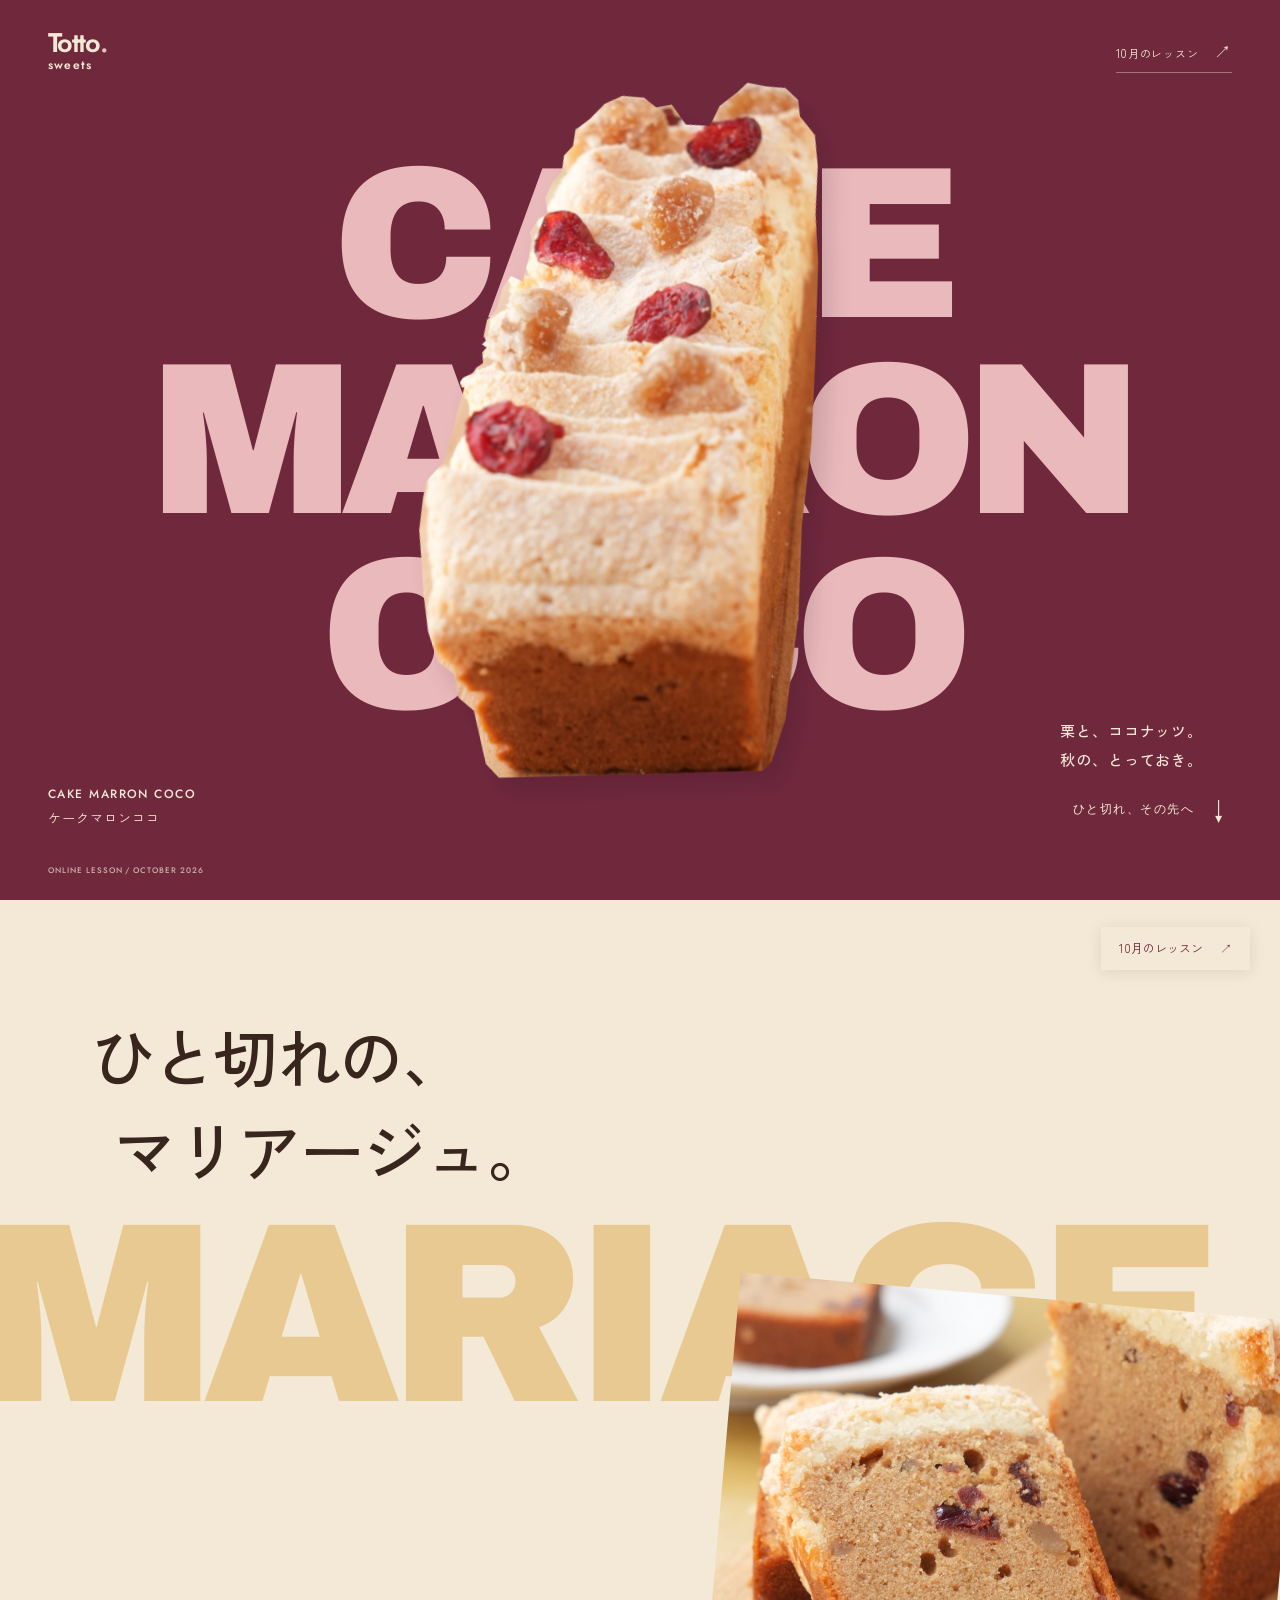
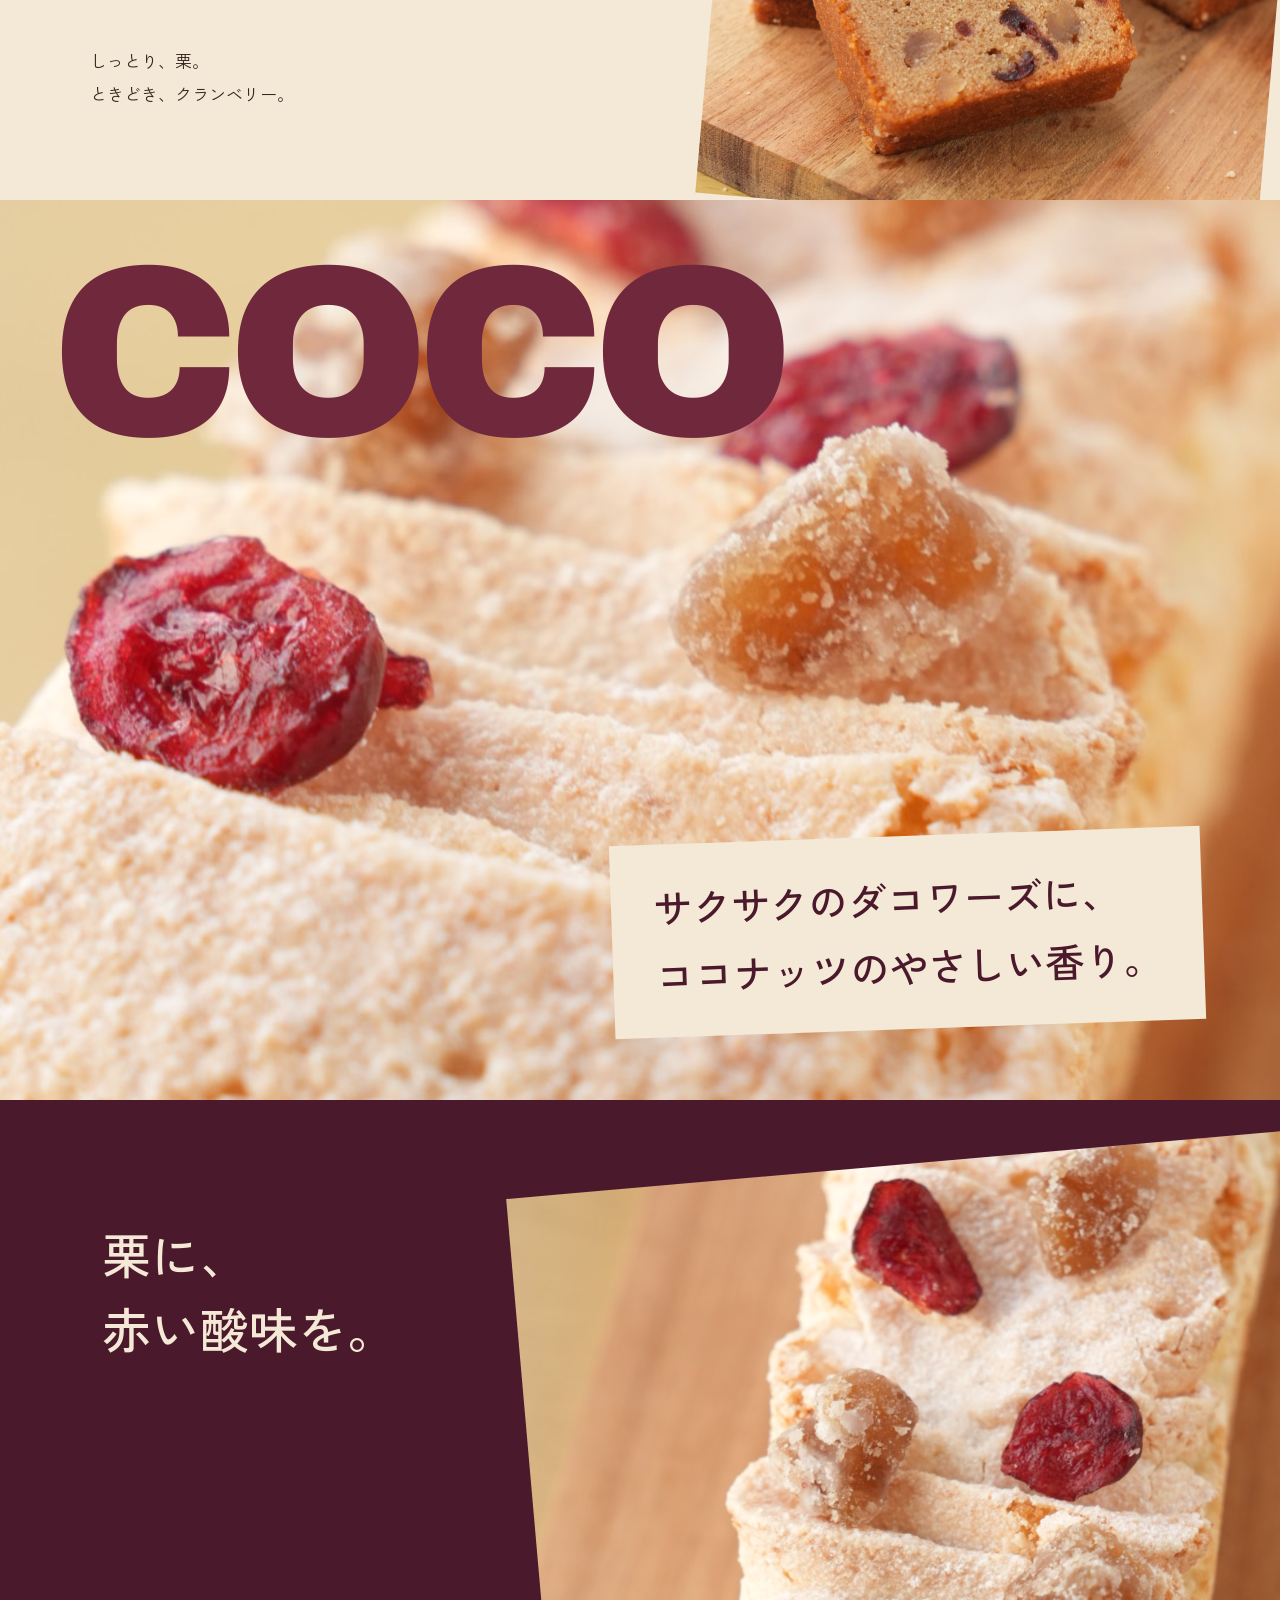
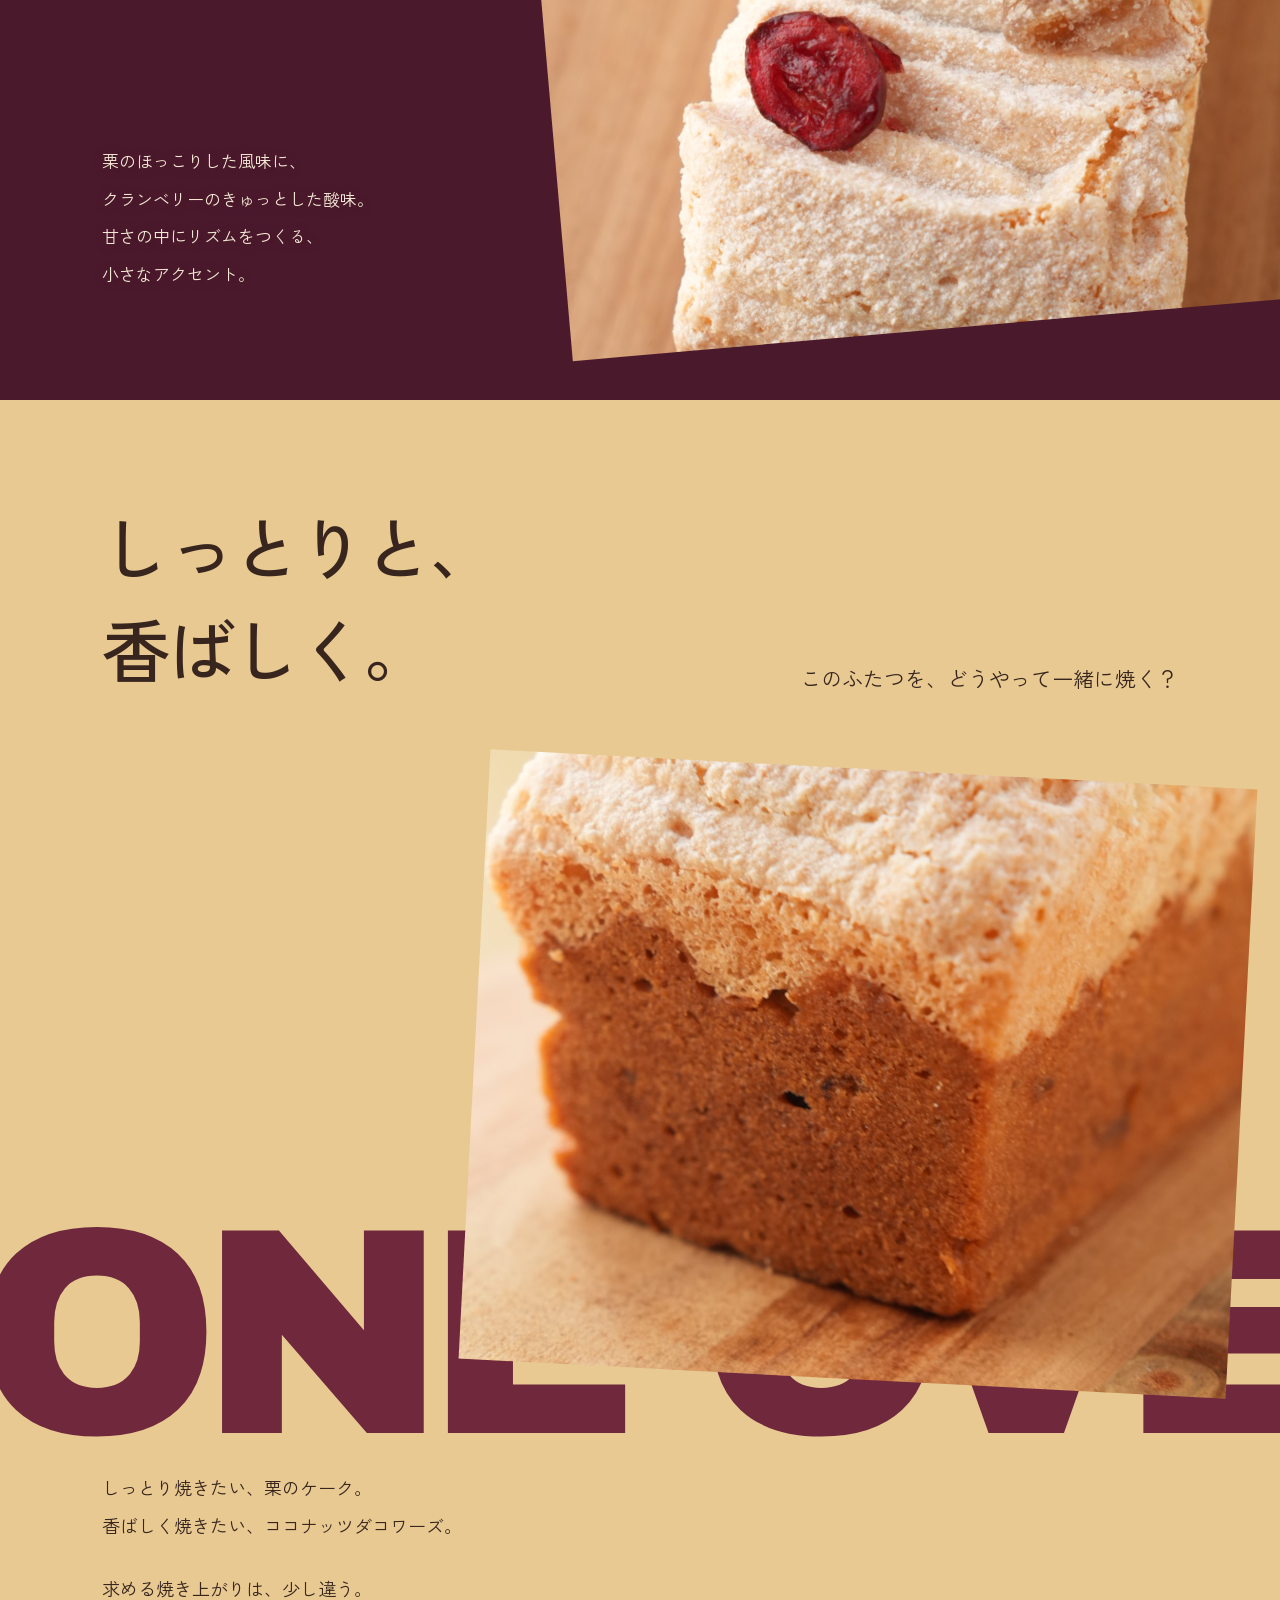
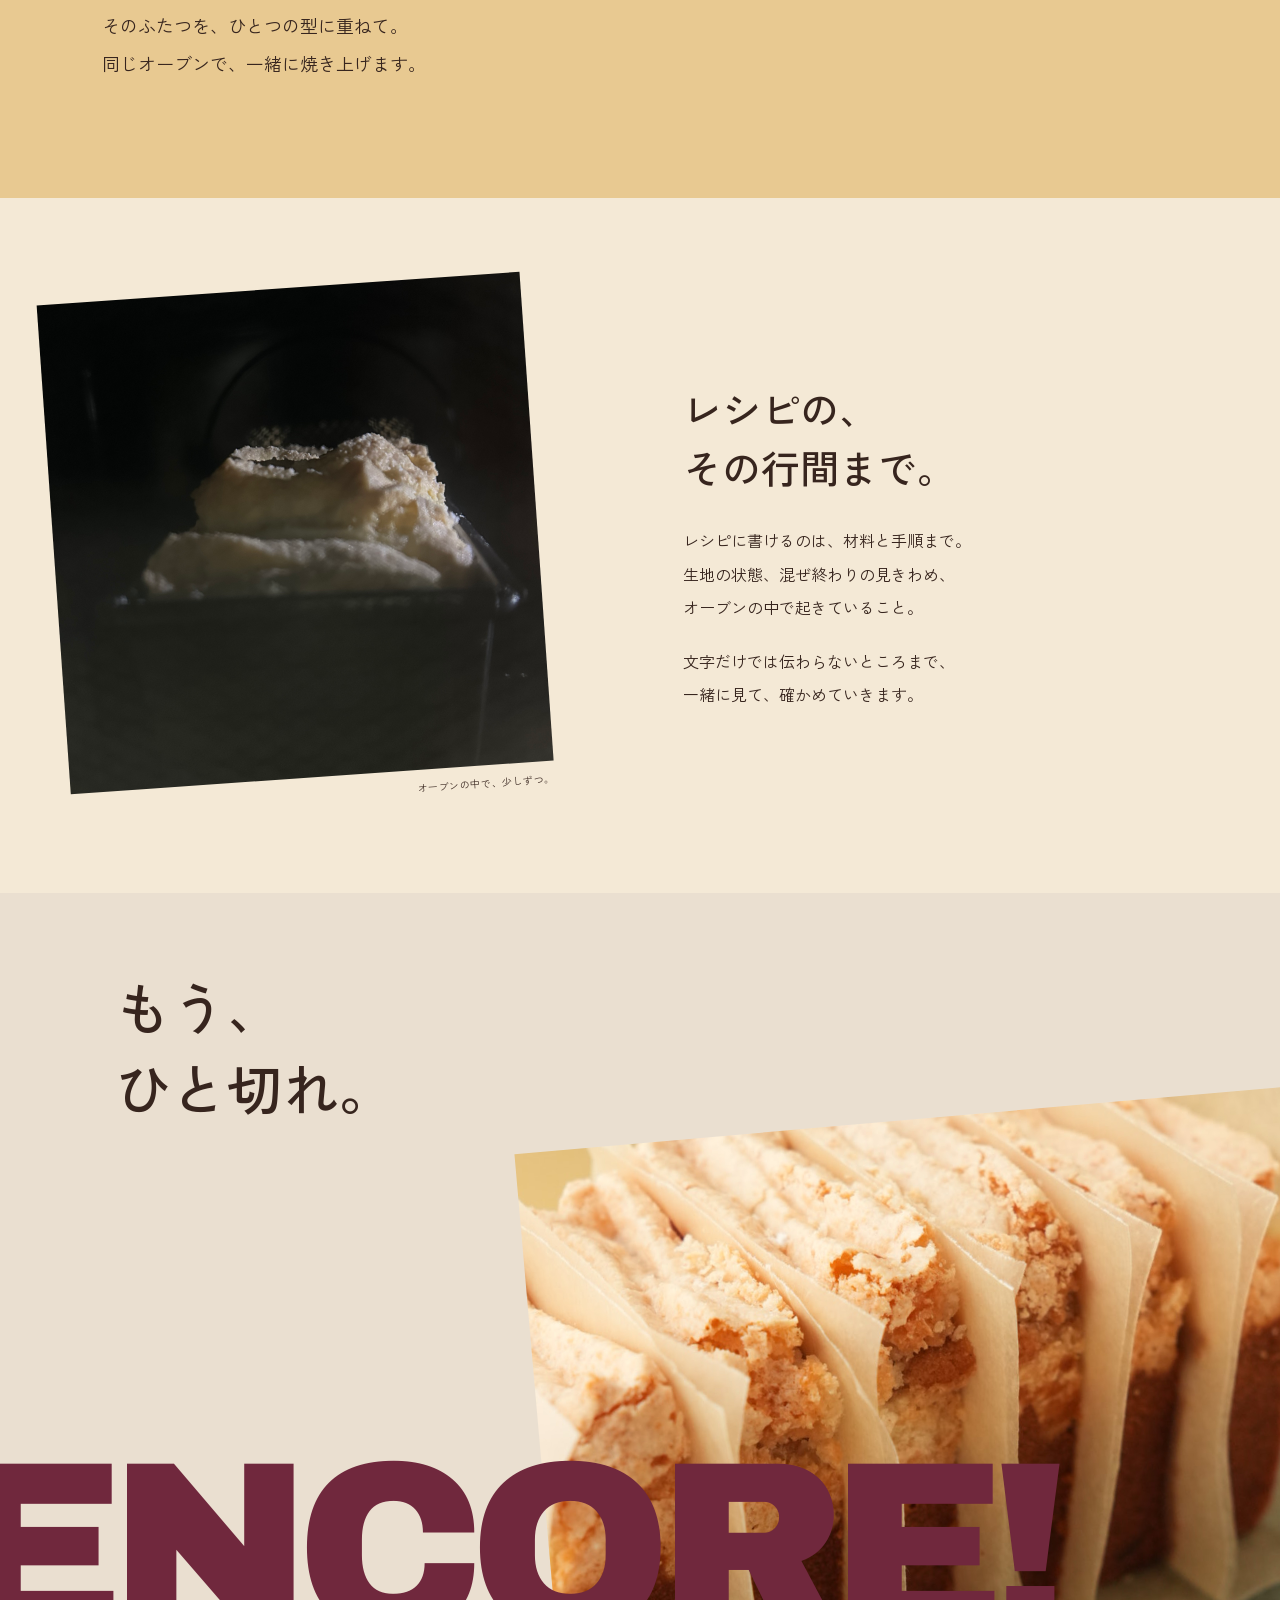
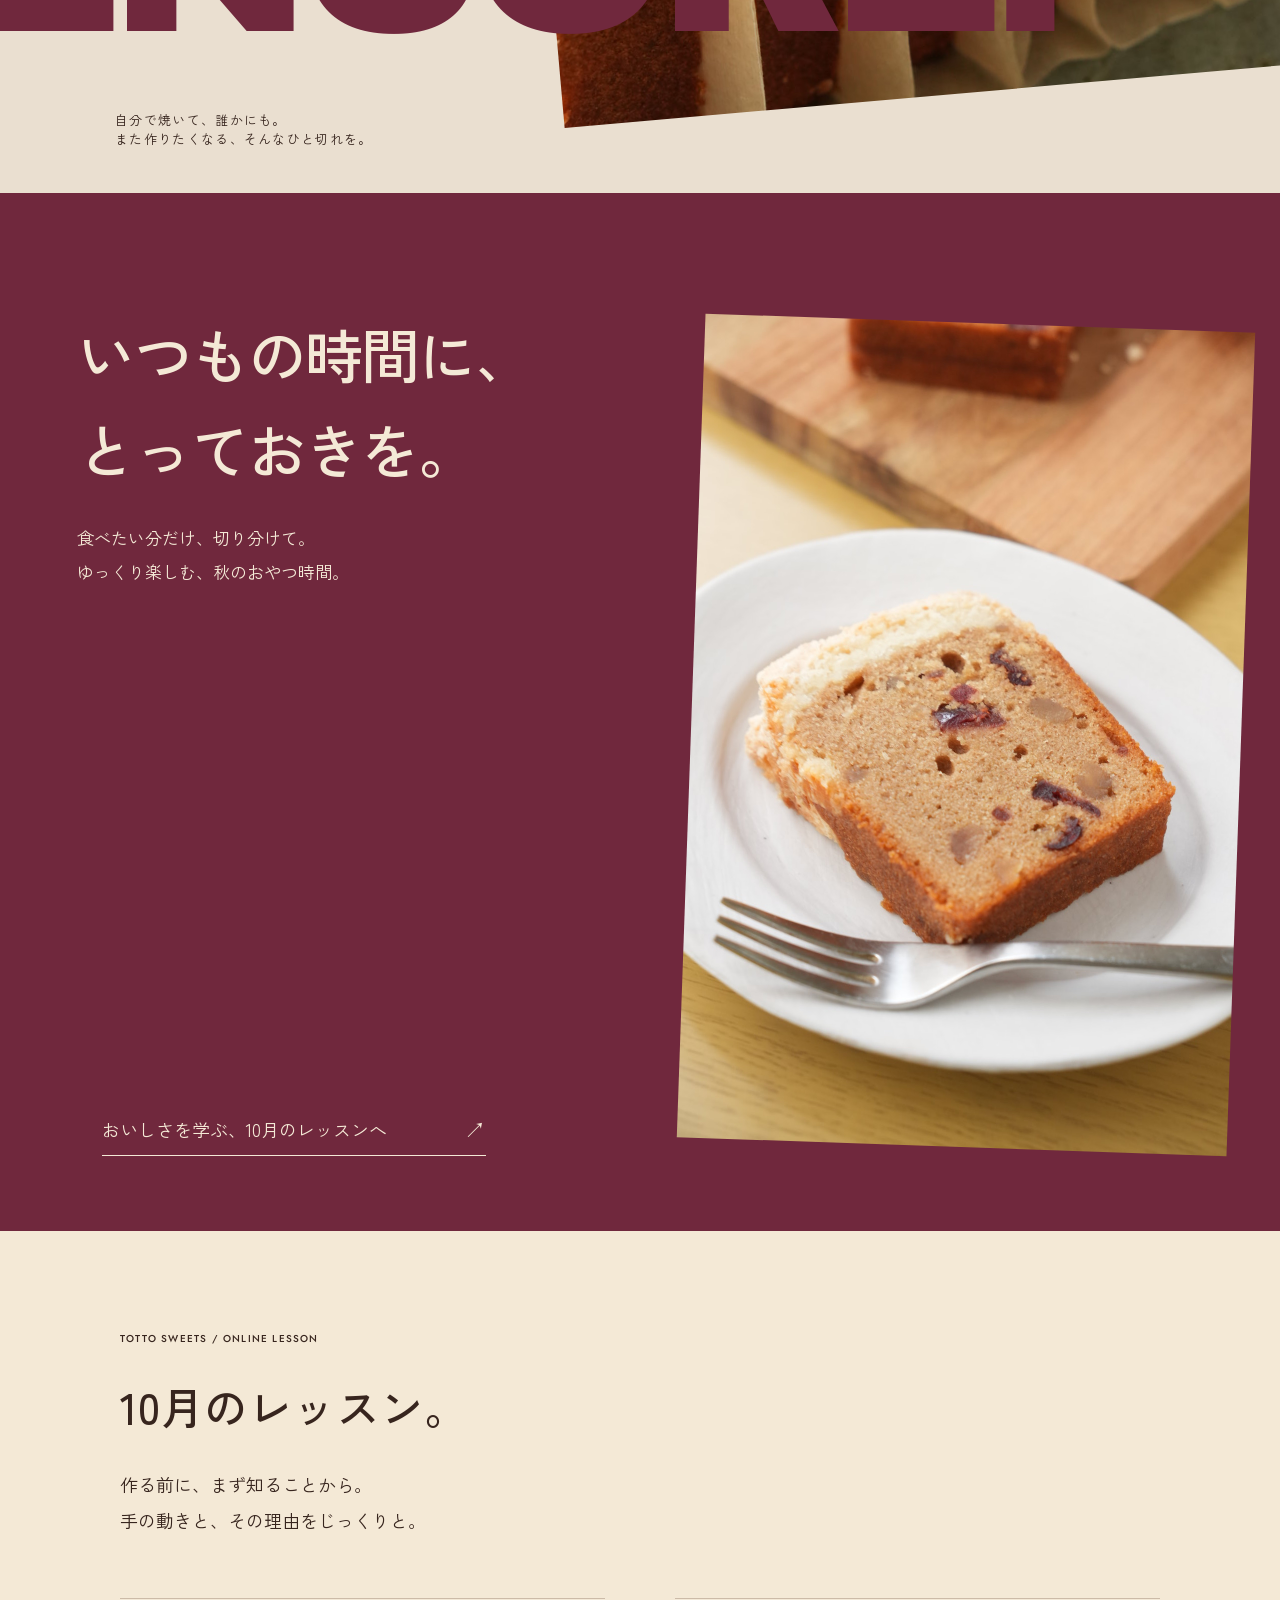
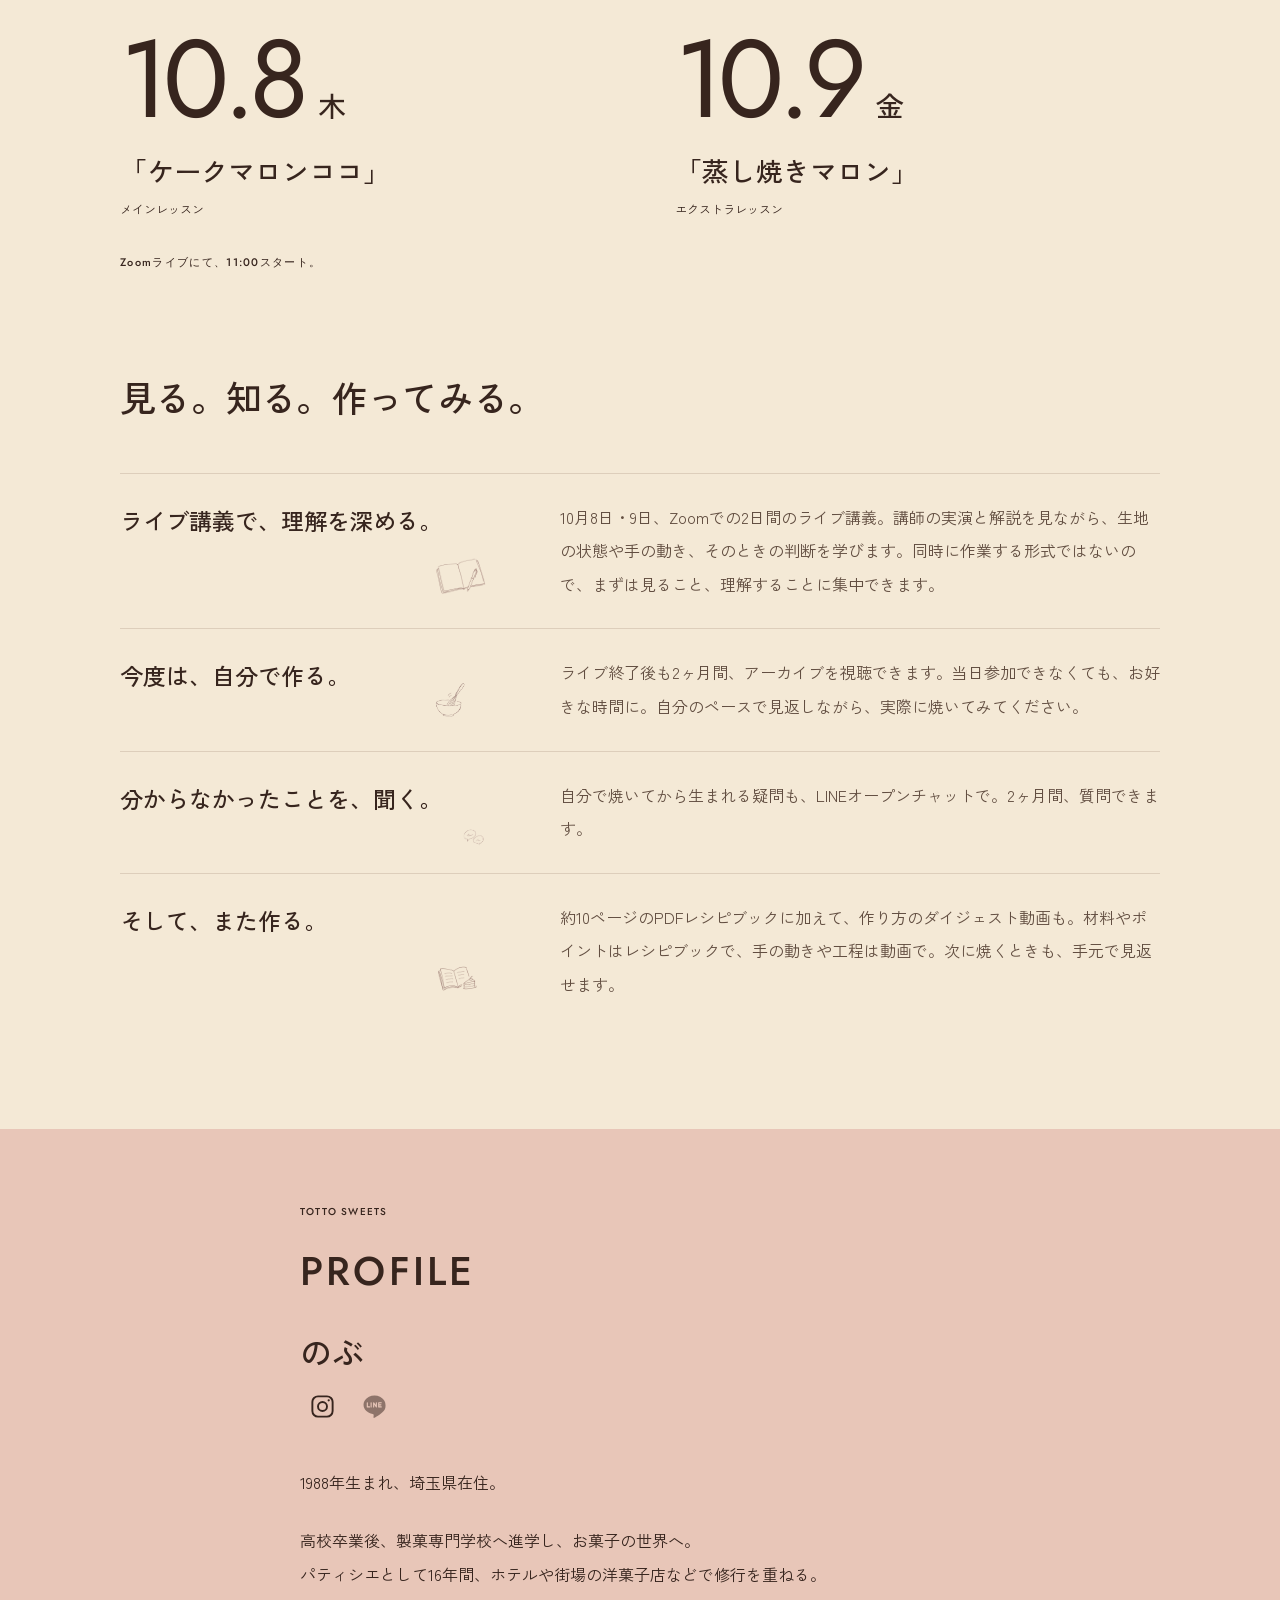
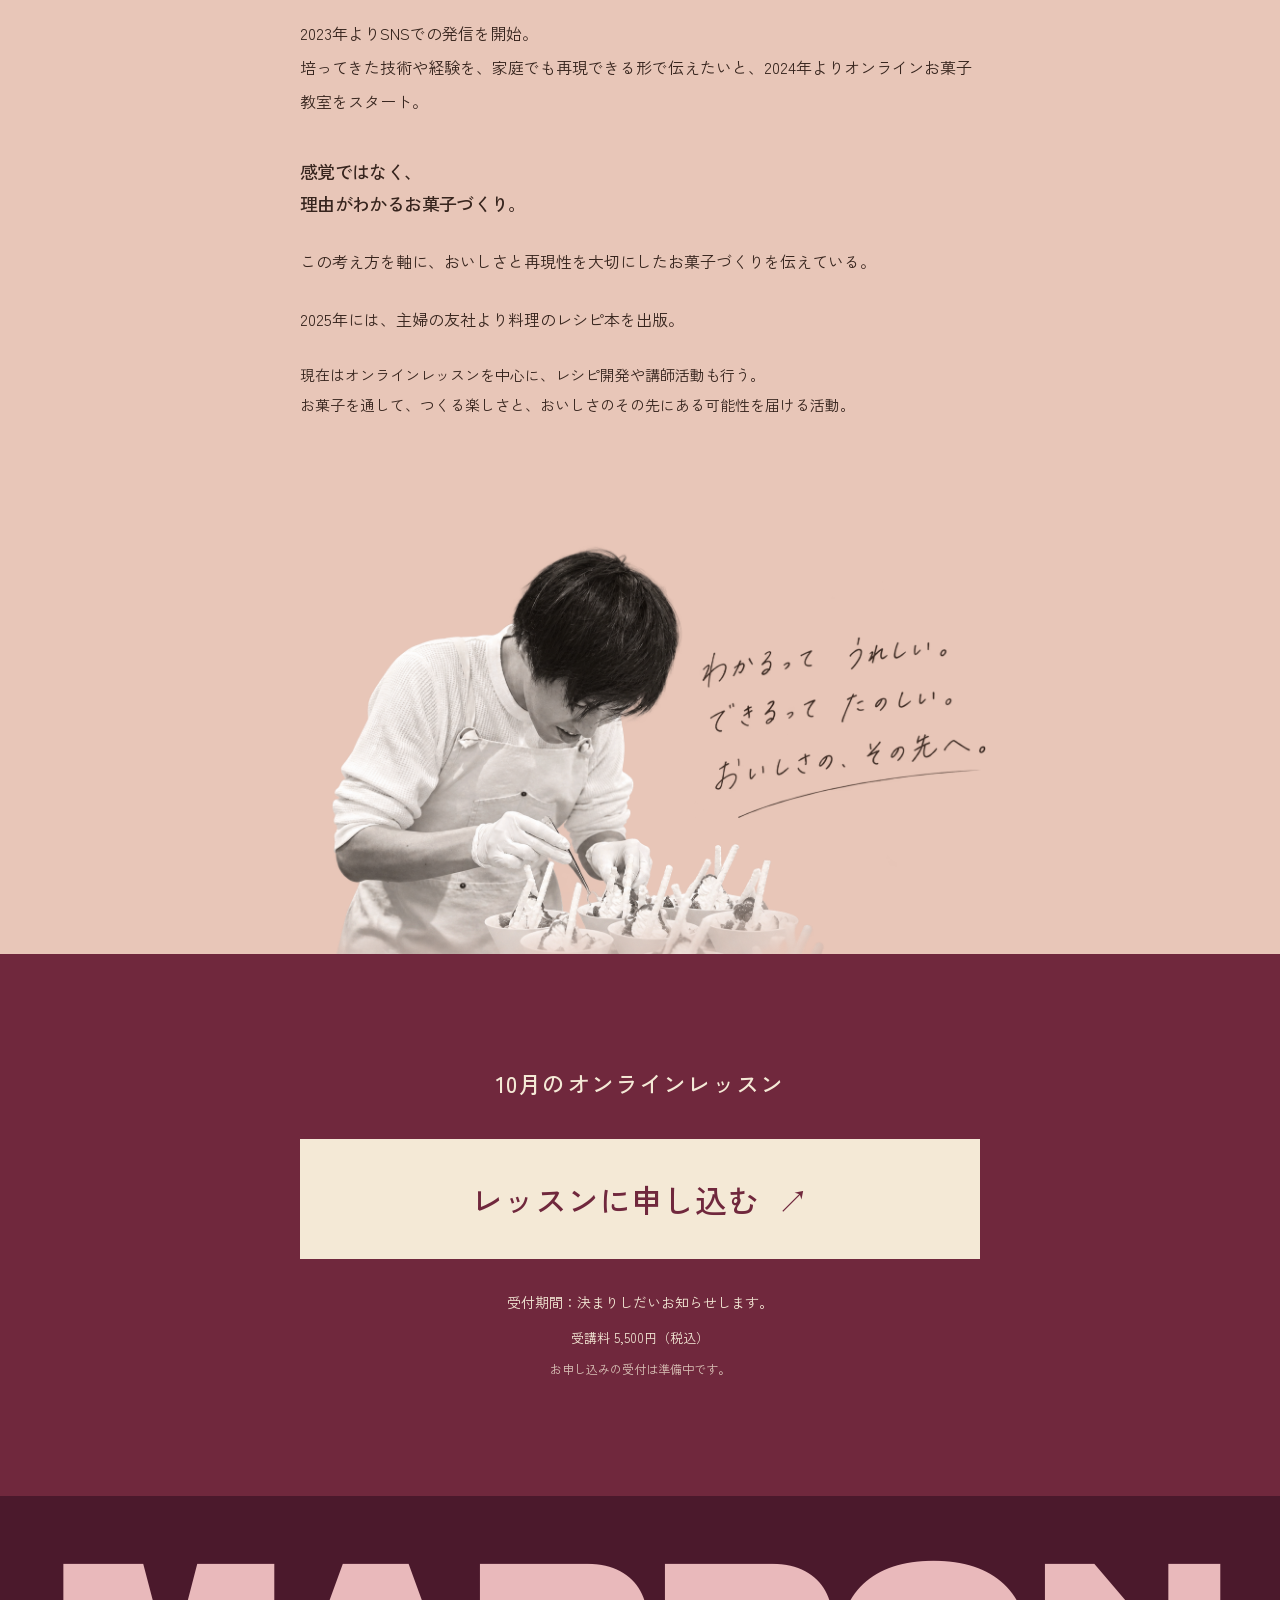
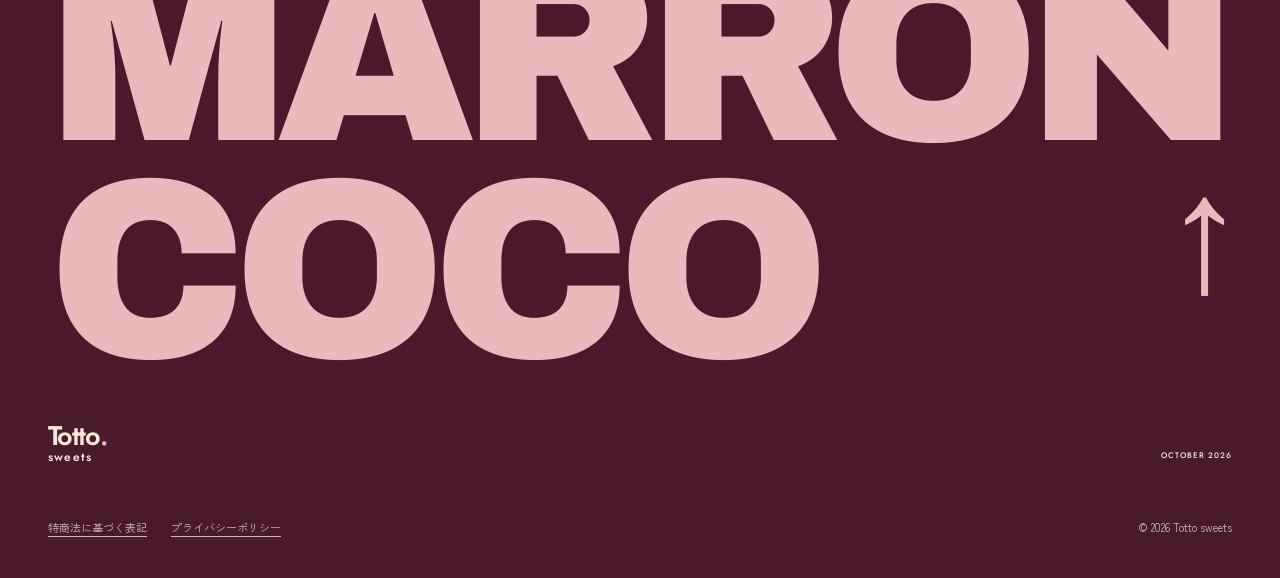
==== commit f8738db2: "Add quiet hand-drawn marginal sketches to lesson support" ====
--- a/preview/marron-coco-5a9702addb1b/index.html
+++ b/preview/marron-coco-5a9702addb1b/index.html
@@ -9,7 +9,7 @@
 <meta property="og:title" content="Cake Marron Coco — Totto sweets"><meta property="og:description" content="栗と、ココナッツ。ひとつの型に、ふたつの生地。2026年10月のオンラインレッスン。"><meta property="og:type" content="website"><meta property="og:image" content="https://talesarc.com/preview/marron-coco-5a9702addb1b/images/table.jpg">
 <link rel="preconnect" href="https://fonts.googleapis.com"><link rel="preconnect" href="https://fonts.gstatic.com" crossorigin>
 <link href="https://fonts.googleapis.com/css2?family=Archivo+Black&family=Jost:wght@400;500;600&family=Zen+Kaku+Gothic+New:wght@400;500;700&display=swap" rel="stylesheet">
-<link rel="stylesheet" href="assets/c.css?v=booking-1"><script src="content.js?v=booking-1" defer></script><script src="assets/c.js?v=booking-1" defer></script>
+<link rel="stylesheet" href="assets/c.css?v=doodle-1"><script src="content.js?v=doodle-1" defer></script><script src="assets/c.js?v=doodle-1" defer></script>
 </head>
 <body>
 <a class="skip" href="#lesson">レッスン情報へ</a>
@@ -81,10 +81,10 @@
  <div class="lesson-after">
   <h3>見る。知る。作ってみる。</h3>
   <dl class="support">
-   <div><dt>ライブ講義で、理解を深める。</dt><dd>10月8日・9日、Zoomでの2日間のライブ講義。講師の実演と解説を見ながら、生地の状態や手の動き、そのときの判断を学びます。同時に作業する形式ではないので、まずは見ること、理解することに集中できます。</dd></div>
-   <div><dt>今度は、自分で作る。</dt><dd>ライブ終了後も2ヶ月間、アーカイブを視聴できます。当日参加できなくても、お好きな時間に。自分のペースで見返しながら、実際に焼いてみてください。</dd></div>
-   <div><dt>分からなかったことを、聞く。</dt><dd>自分で焼いてから生まれる疑問も、LINEオープンチャットで。2ヶ月間、質問できます。</dd></div>
-   <div><dt>そして、また作る。</dt><dd>約10ページのPDFレシピブックに加えて、作り方のダイジェスト動画も。材料やポイントはレシピブックで、手の動きや工程は動画で。次に焼くときも、手元で見返せます。</dd></div>
+   <div><dt>ライブ講義で、理解を深める。<img class="support-sketch doodle-1" src="images/support-doodle-1.png" alt="" aria-hidden="true" loading="lazy"></dt><dd>10月8日・9日、Zoomでの2日間のライブ講義。講師の実演と解説を見ながら、生地の状態や手の動き、そのときの判断を学びます。同時に作業する形式ではないので、まずは見ること、理解することに集中できます。</dd></div>
+   <div><dt>今度は、自分で作る。<img class="support-sketch sketch-2" src="images/support-doodle-2.png" alt="" aria-hidden="true" loading="lazy"></dt><dd>ライブ終了後も2ヶ月間、アーカイブを視聴できます。当日参加できなくても、お好きな時間に。自分のペースで見返しながら、実際に焼いてみてください。</dd></div>
+   <div><dt>分からなかったことを、聞く。<img class="support-sketch sketch-3" src="images/support-doodle-3.png" alt="" aria-hidden="true" loading="lazy"></dt><dd>自分で焼いてから生まれる疑問も、LINEオープンチャットで。2ヶ月間、質問できます。</dd></div>
+   <div><dt>そして、また作る。<img class="support-sketch sketch-4" src="images/support-doodle-4.png" alt="" aria-hidden="true" loading="lazy"></dt><dd>約10ページのPDFレシピブックに加えて、作り方のダイジェスト動画も。材料やポイントはレシピブックで、手の動きや工程は動画で。次に焼くときも、手元で見返せます。</dd></div>
   </dl>
  </div>
 </section>
--- a/preview/marron-coco-5a9702addb1b/assets/c.css
+++ b/preview/marron-coco-5a9702addb1b/assets/c.css
@@ -317,3 +317,9 @@
 .booking .booking-price{font-size:13px;margin-top:12px}
 .booking #pending-note{margin:10px auto 0;font-size:12px}
 @media(min-width:700px){.booking{padding-top:110px;padding-bottom:115px}.booking h2{font-size:23px}.booking .booking-link{min-height:120px;font-size:32px;margin-top:36px;margin-bottom:30px}.booking .booking-status{font-size:14px}}
+
+/* Quiet marginal pen sketches: no change to row or copy placement. */
+.support dt{position:relative}
+.support-sketch{display:none;pointer-events:none}
+@media(min-width:700px){.support-sketch{display:block;position:absolute;right:4px;bottom:-12px;width:112px;height:48px;object-fit:contain;opacity:.7;transform:rotate(-3deg)}.support .sketch-2{right:15px;transform:rotate(2deg)}.support .sketch-3{width:85px;height:33px;bottom:-20px}.support .sketch-4{right:8px;transform:rotate(-1deg)}}
+@media(max-width:699px){.support>div{position:relative}.support dt{position:static}.support-sketch{display:block;position:absolute;right:6px;bottom:2px;width:52px;height:22px;object-fit:contain;opacity:.65;transform:rotate(-3deg)}}
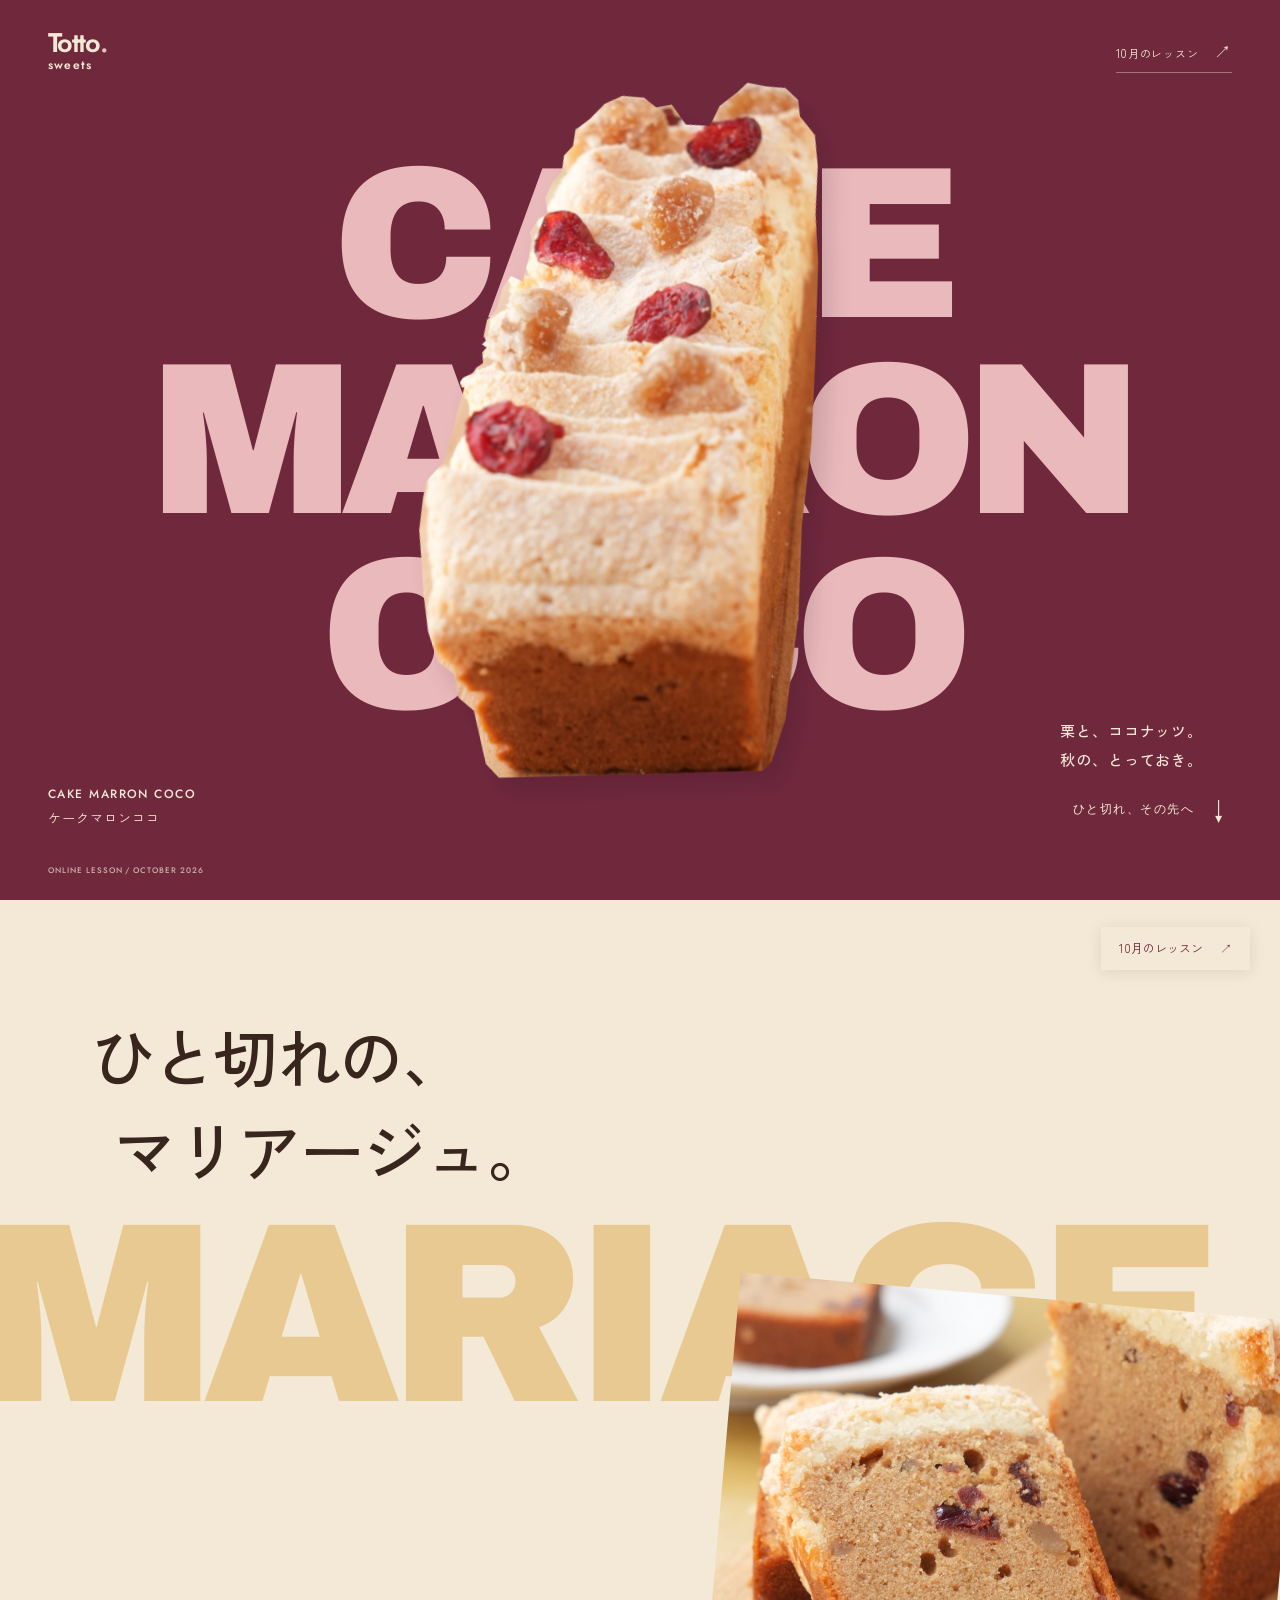
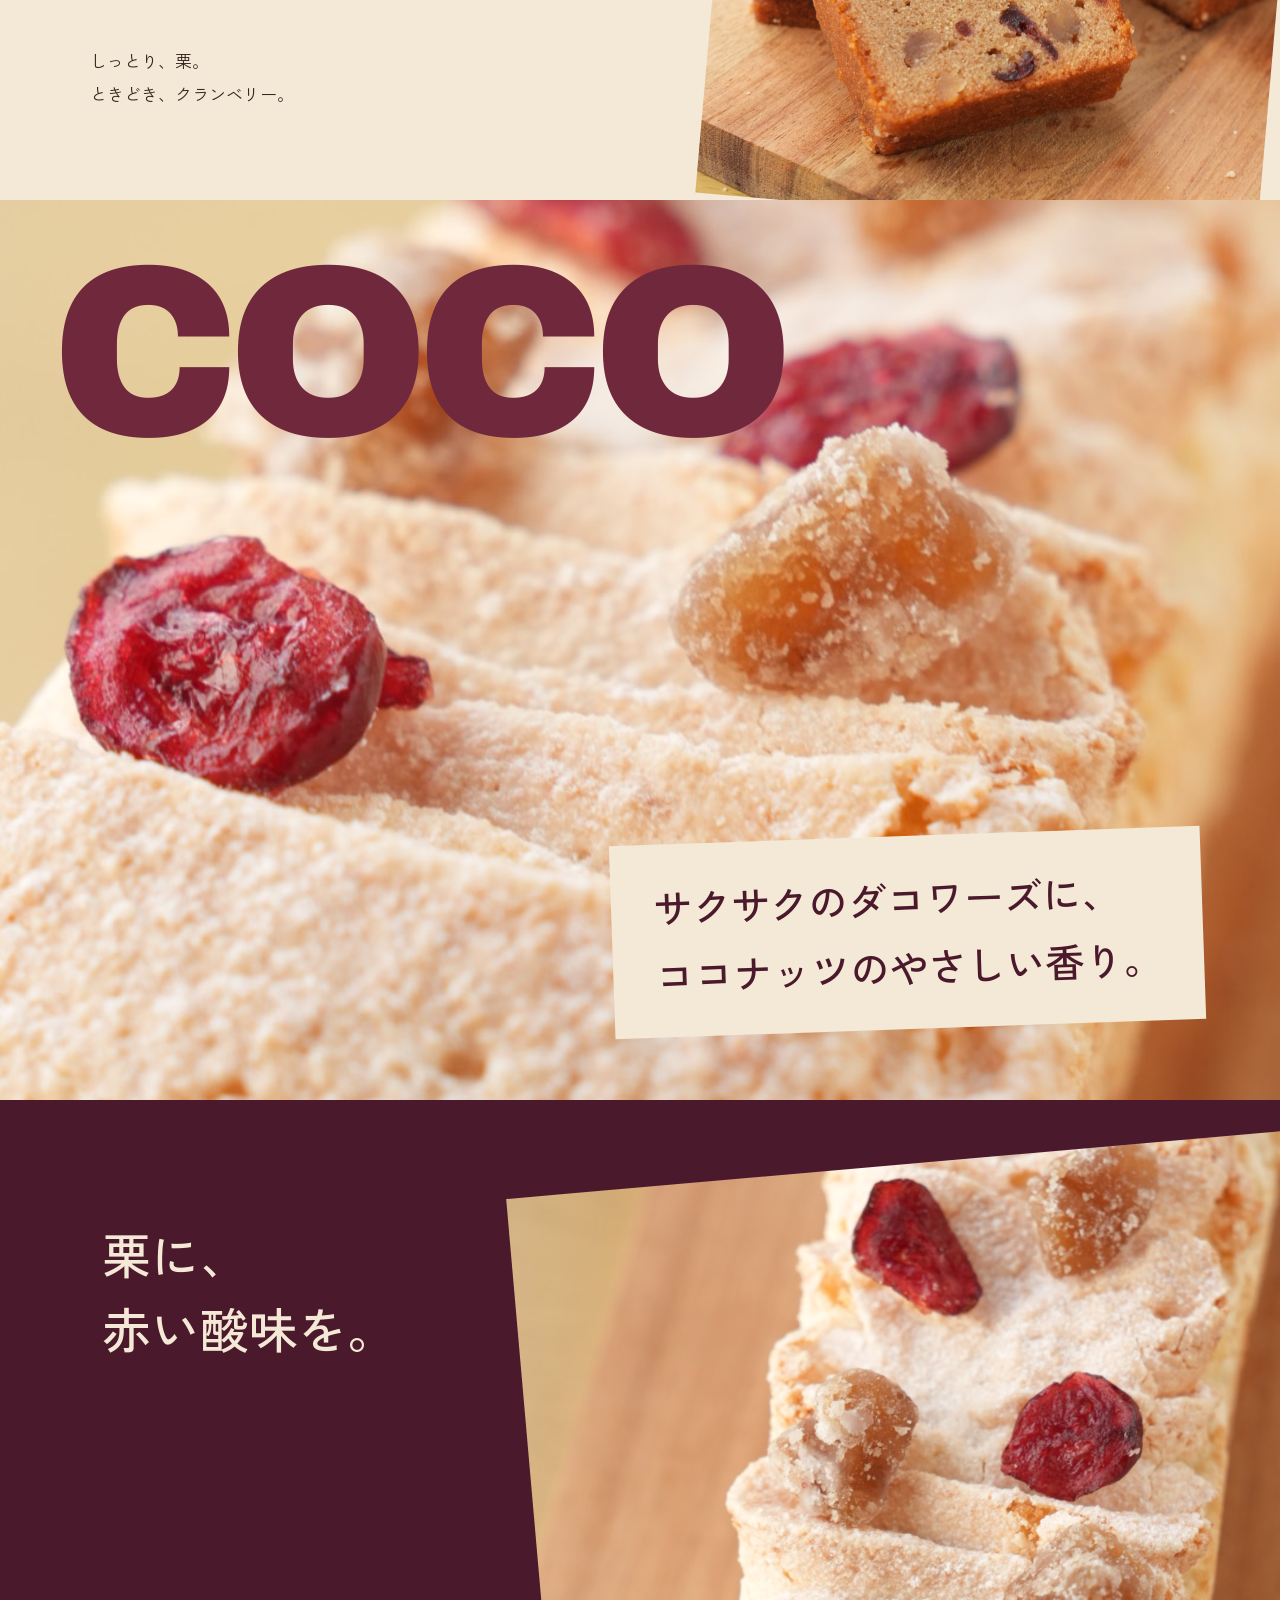
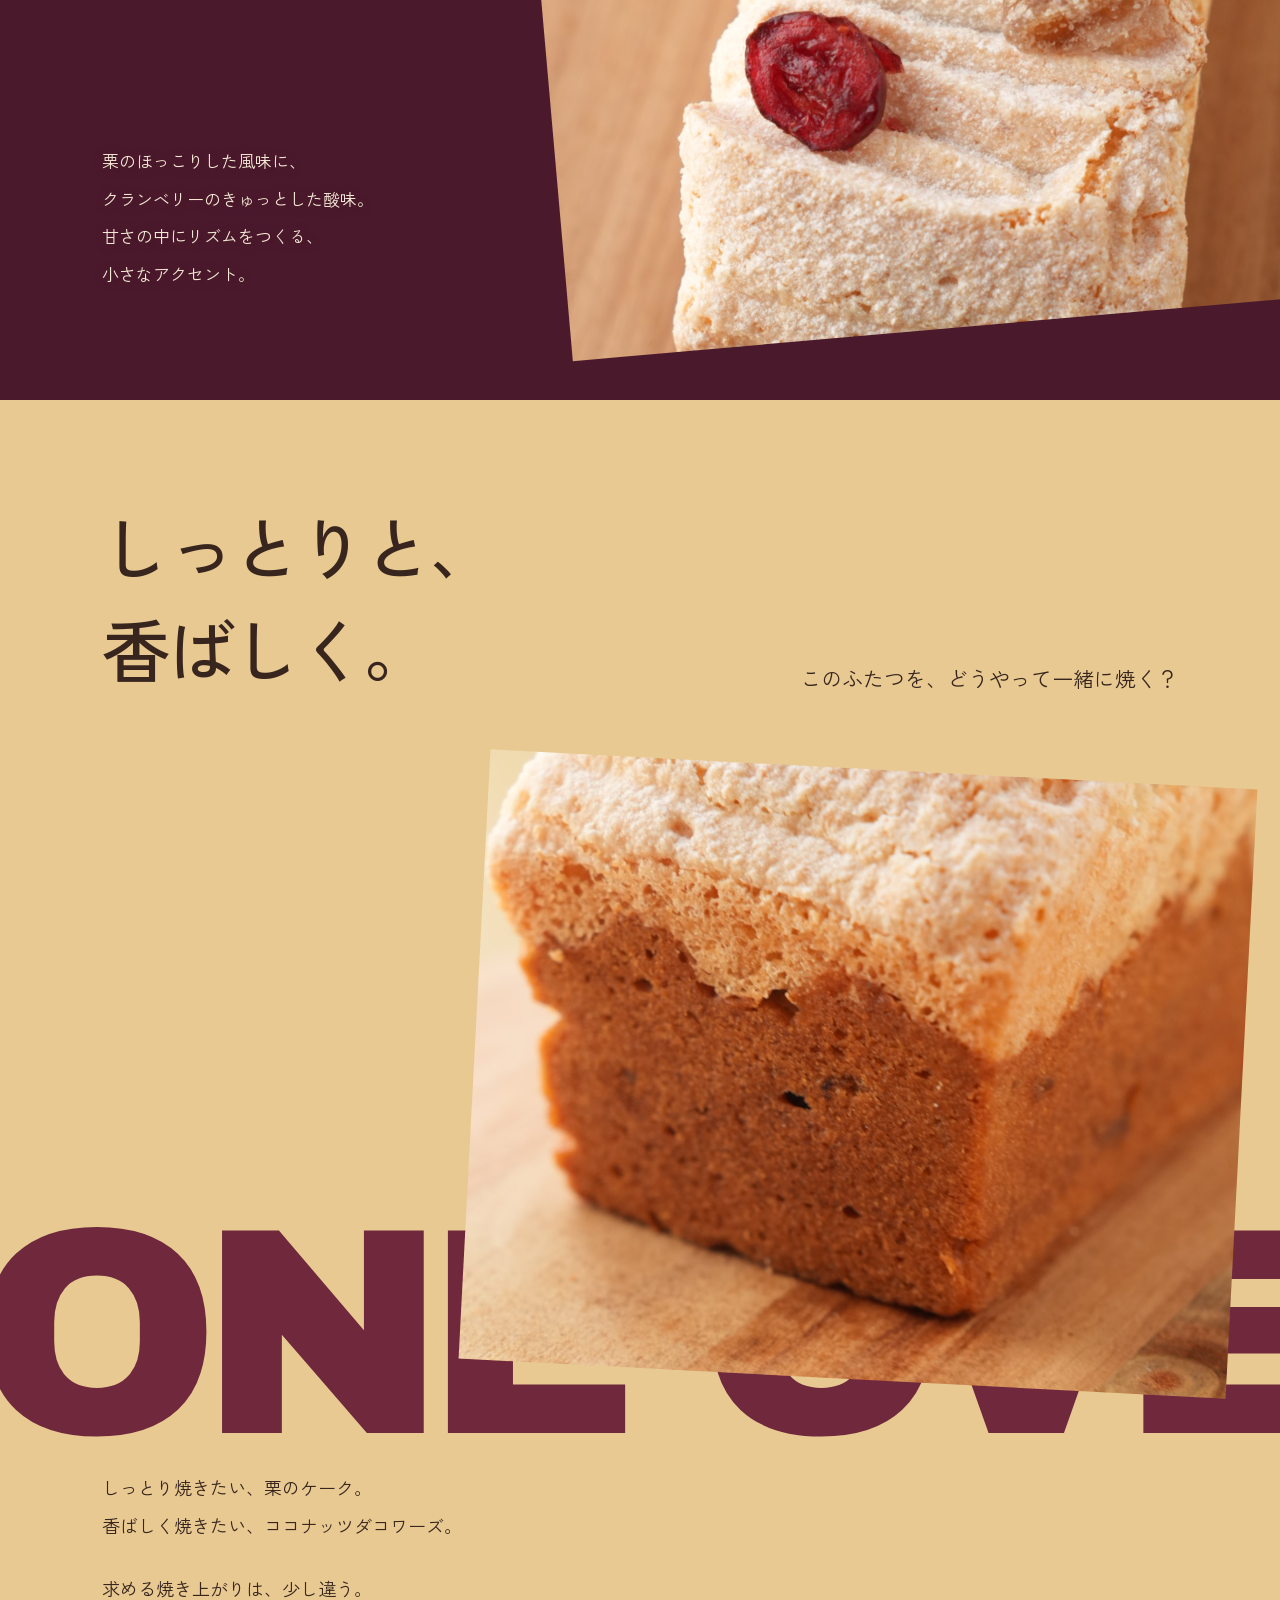
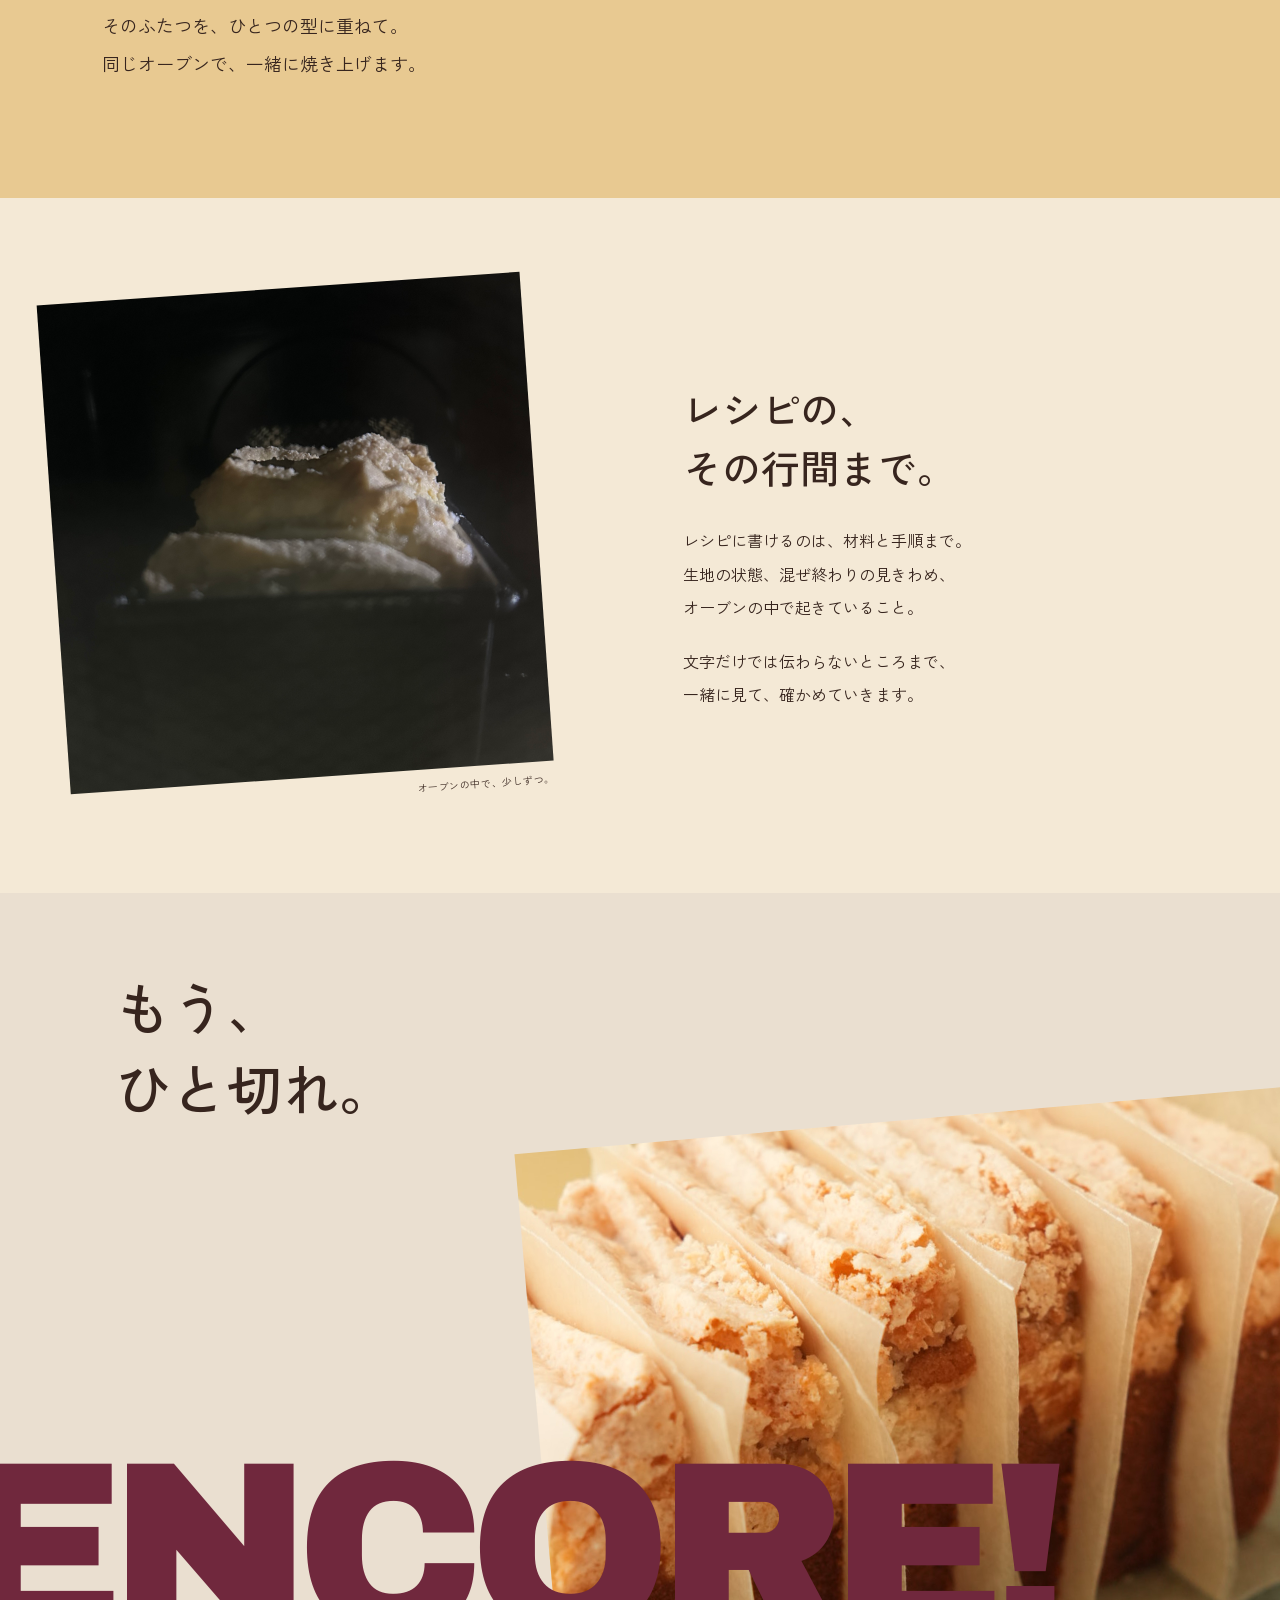
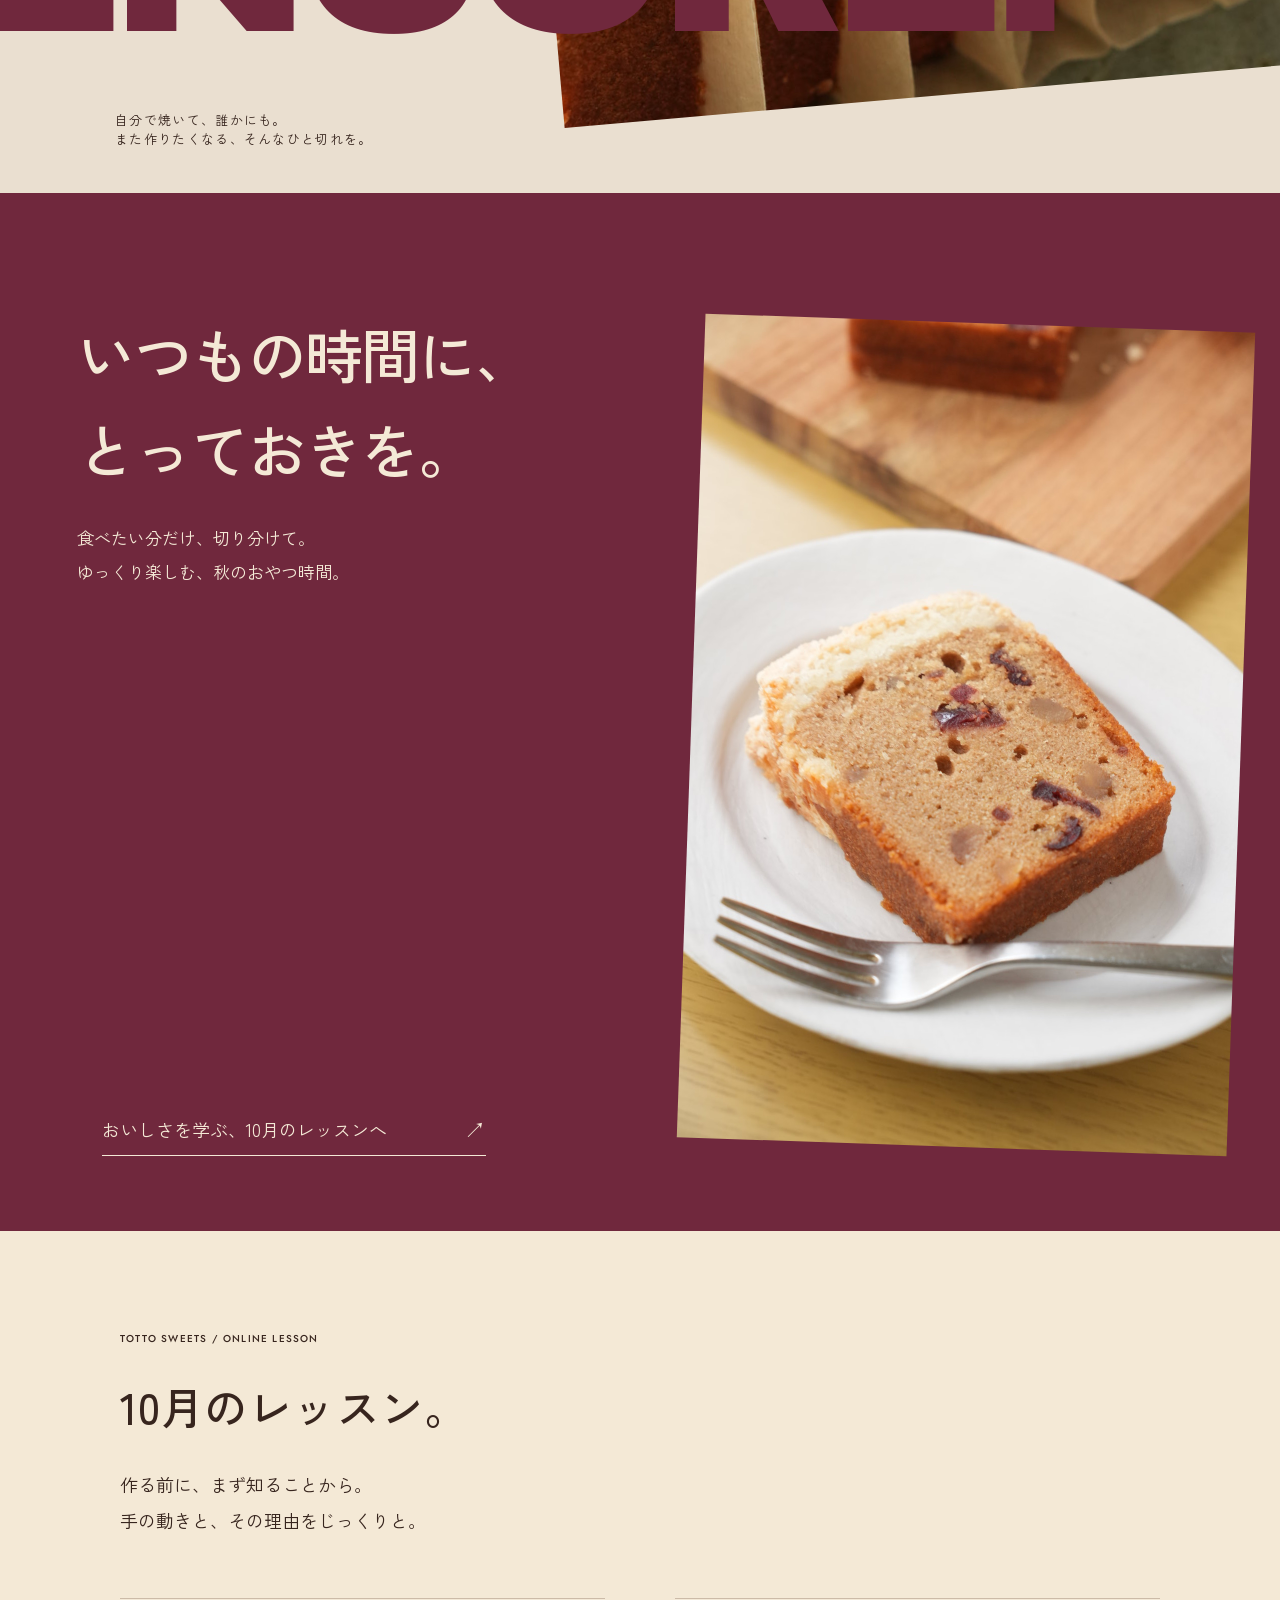
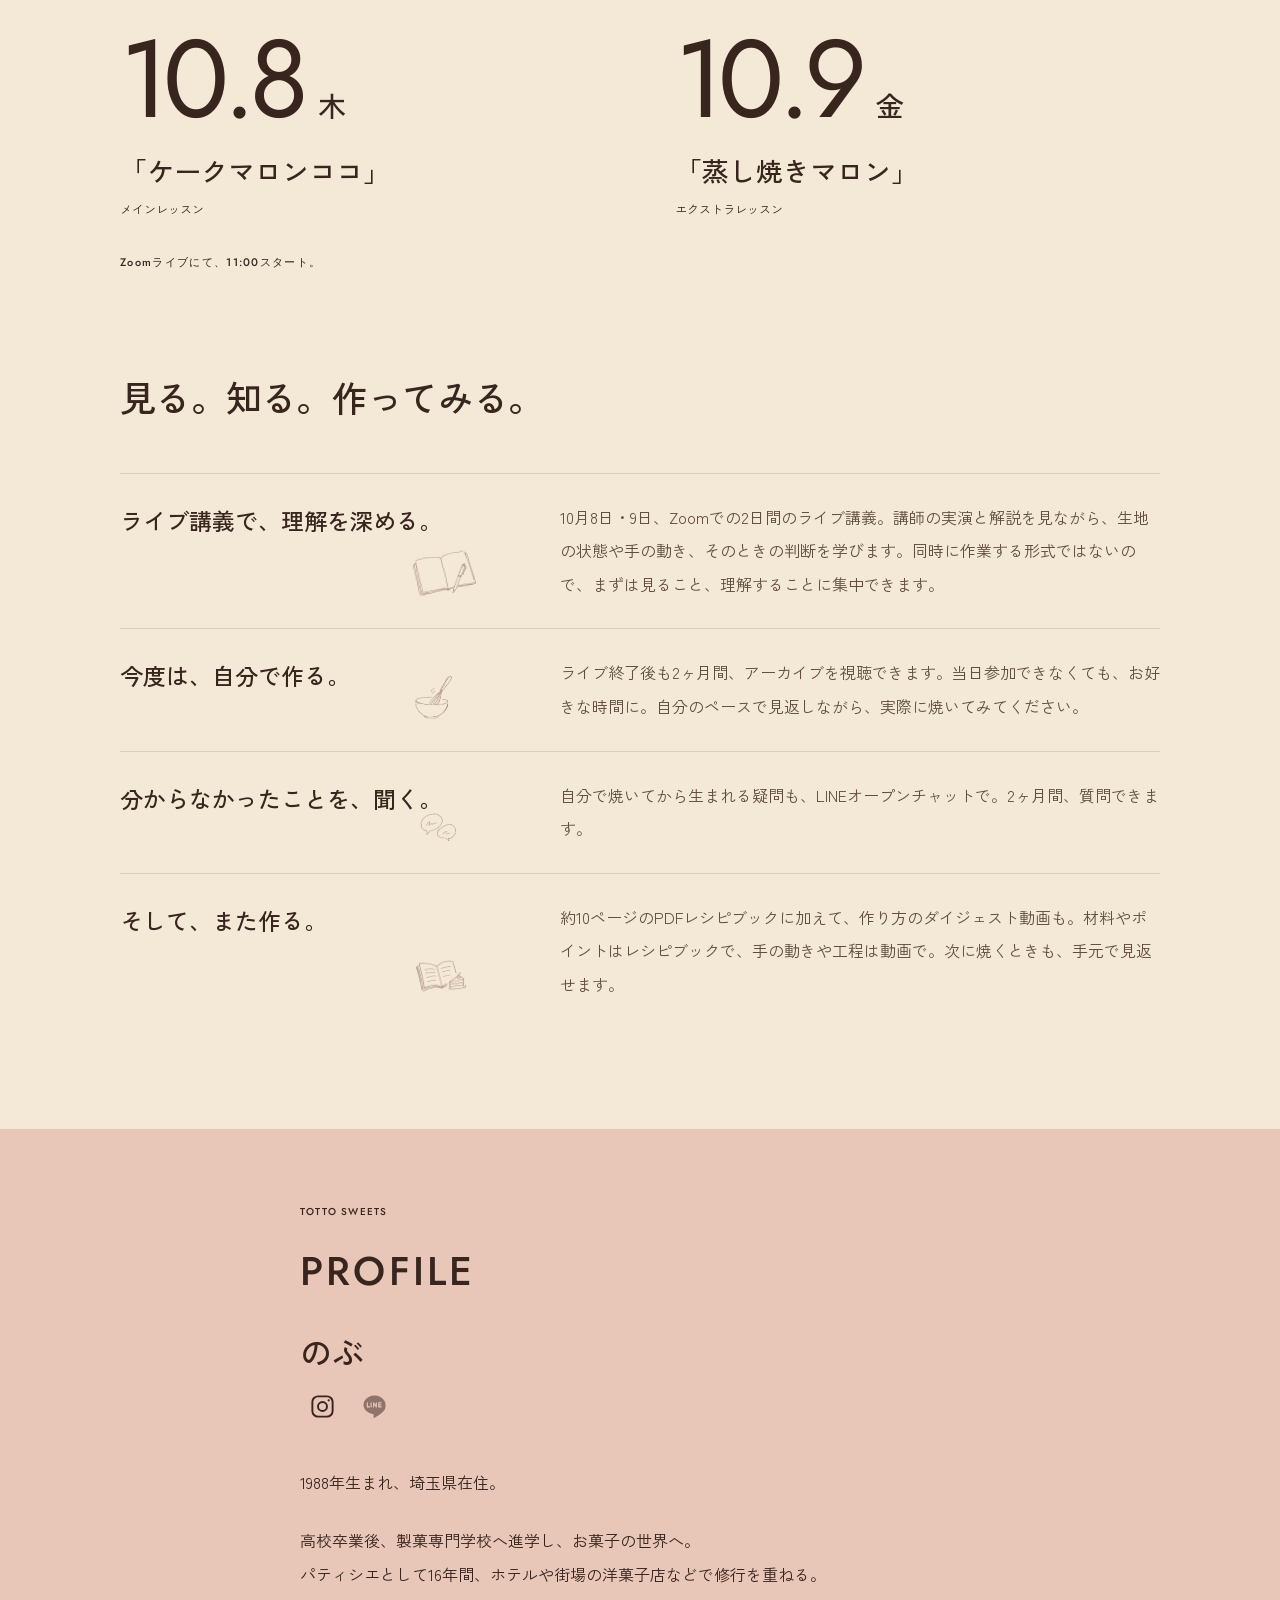
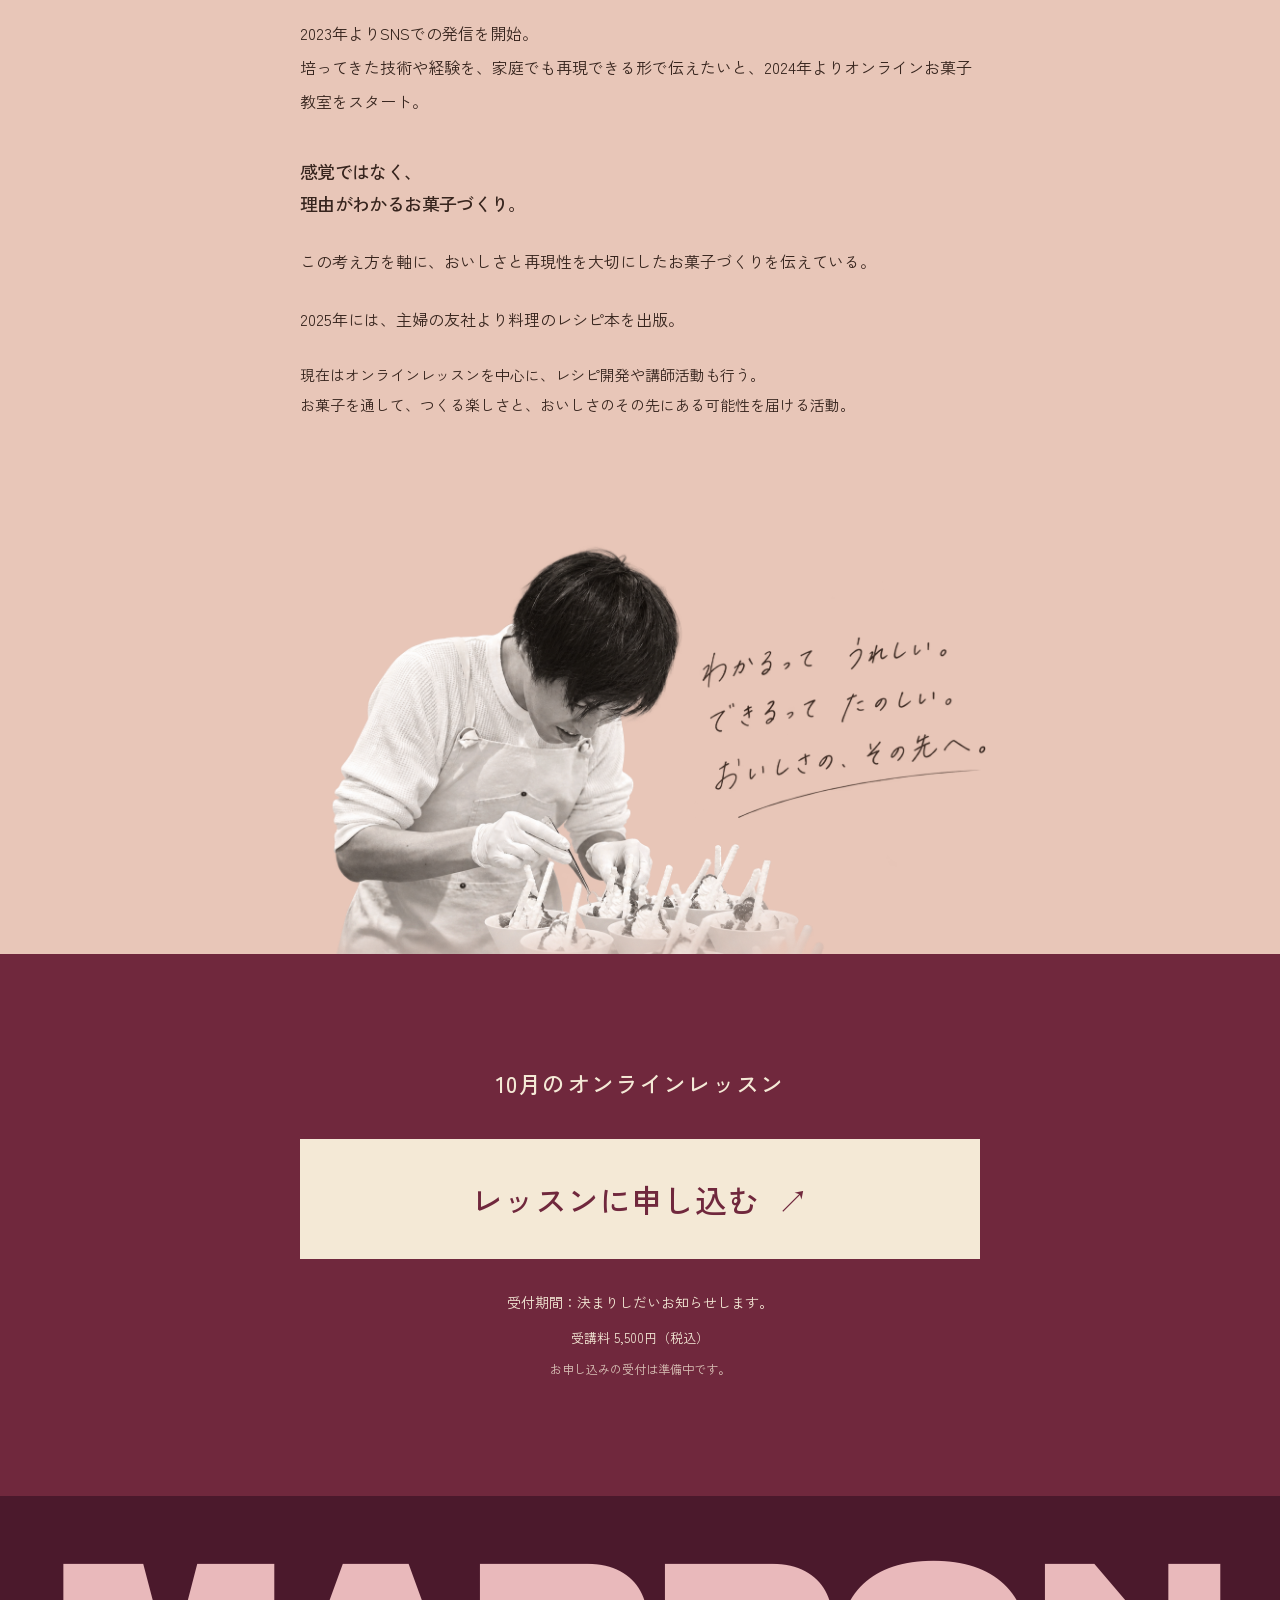
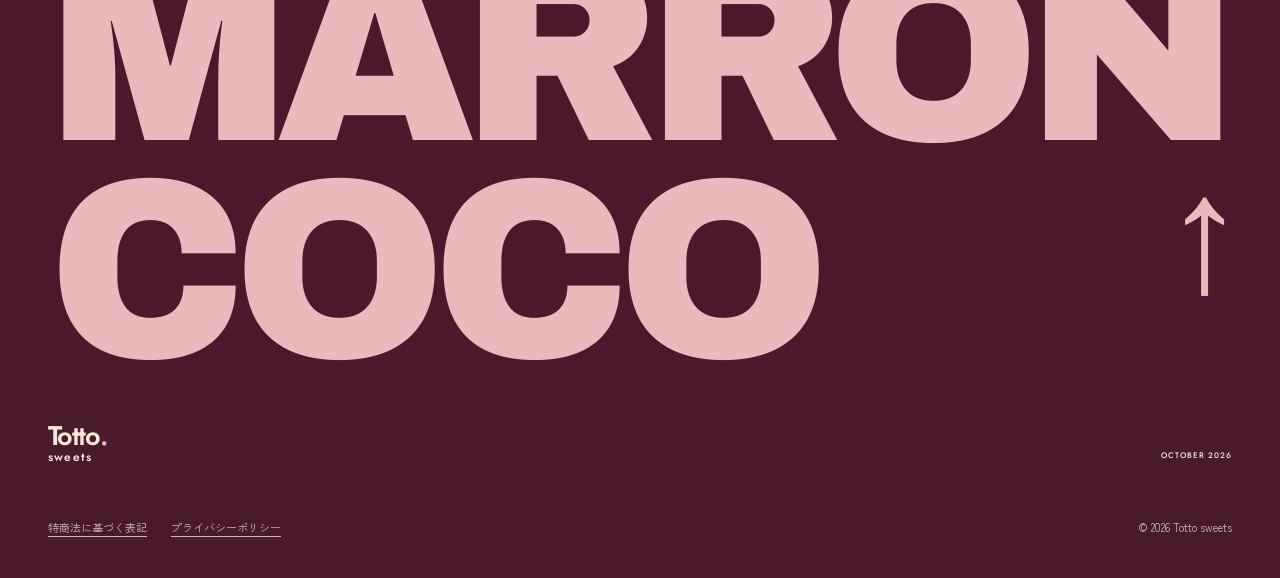
==== commit bb486cb1: "Enlarge support sketches and balance speech bubbles" ====
--- a/preview/marron-coco-5a9702addb1b/index.html
+++ b/preview/marron-coco-5a9702addb1b/index.html
@@ -9,7 +9,7 @@
 <meta property="og:title" content="Cake Marron Coco — Totto sweets"><meta property="og:description" content="栗と、ココナッツ。ひとつの型に、ふたつの生地。2026年10月のオンラインレッスン。"><meta property="og:type" content="website"><meta property="og:image" content="https://talesarc.com/preview/marron-coco-5a9702addb1b/images/table.jpg">
 <link rel="preconnect" href="https://fonts.googleapis.com"><link rel="preconnect" href="https://fonts.gstatic.com" crossorigin>
 <link href="https://fonts.googleapis.com/css2?family=Archivo+Black&family=Jost:wght@400;500;600&family=Zen+Kaku+Gothic+New:wght@400;500;700&display=swap" rel="stylesheet">
-<link rel="stylesheet" href="assets/c.css?v=doodle-1"><script src="content.js?v=doodle-1" defer></script><script src="assets/c.js?v=doodle-1" defer></script>
+<link rel="stylesheet" href="assets/c.css?v=doodle-size-2"><script src="content.js?v=doodle-1" defer></script><script src="assets/c.js?v=doodle-1" defer></script>
 </head>
 <body>
 <a class="skip" href="#lesson">レッスン情報へ</a>
--- a/preview/marron-coco-5a9702addb1b/assets/c.css
+++ b/preview/marron-coco-5a9702addb1b/assets/c.css
@@ -323,3 +323,7 @@
 .support-sketch{display:none;pointer-events:none}
 @media(min-width:700px){.support-sketch{display:block;position:absolute;right:4px;bottom:-12px;width:112px;height:48px;object-fit:contain;opacity:.7;transform:rotate(-3deg)}.support .sketch-2{right:15px;transform:rotate(2deg)}.support .sketch-3{width:85px;height:33px;bottom:-20px}.support .sketch-4{right:8px;transform:rotate(-1deg)}}
 @media(max-width:699px){.support>div{position:relative}.support dt{position:static}.support-sketch{display:block;position:absolute;right:6px;bottom:2px;width:52px;height:22px;object-fit:contain;opacity:.65;transform:rotate(-3deg)}}
+
+/* Fuller marginal sketches, with speech bubbles optically balanced. */
+@media(min-width:700px){.support-sketch{width:146px;height:62px;bottom:-16px}.support .sketch-3{width:156px;height:60px;bottom:-23px}}
+@media(max-width:699px){.support-sketch{width:68px;height:26px;bottom:0}.support .sketch-3{width:76px;height:28px}}
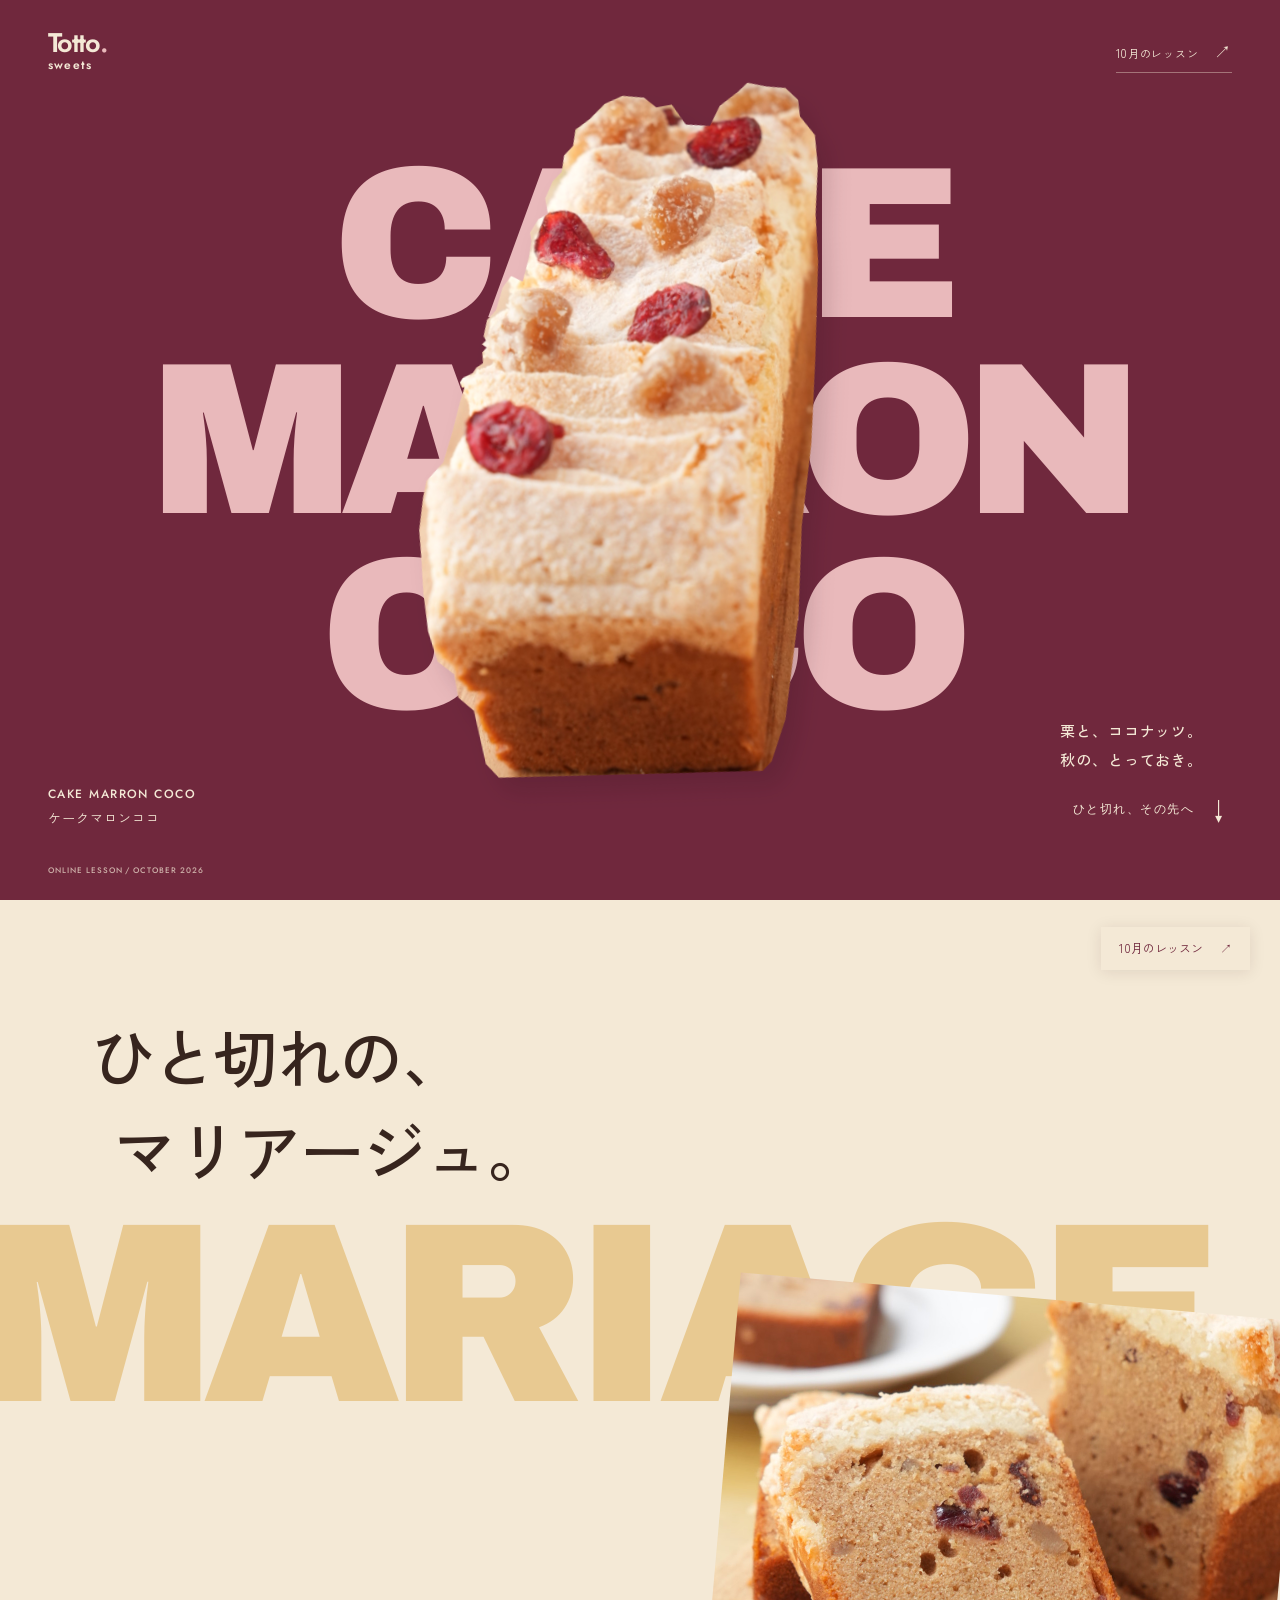
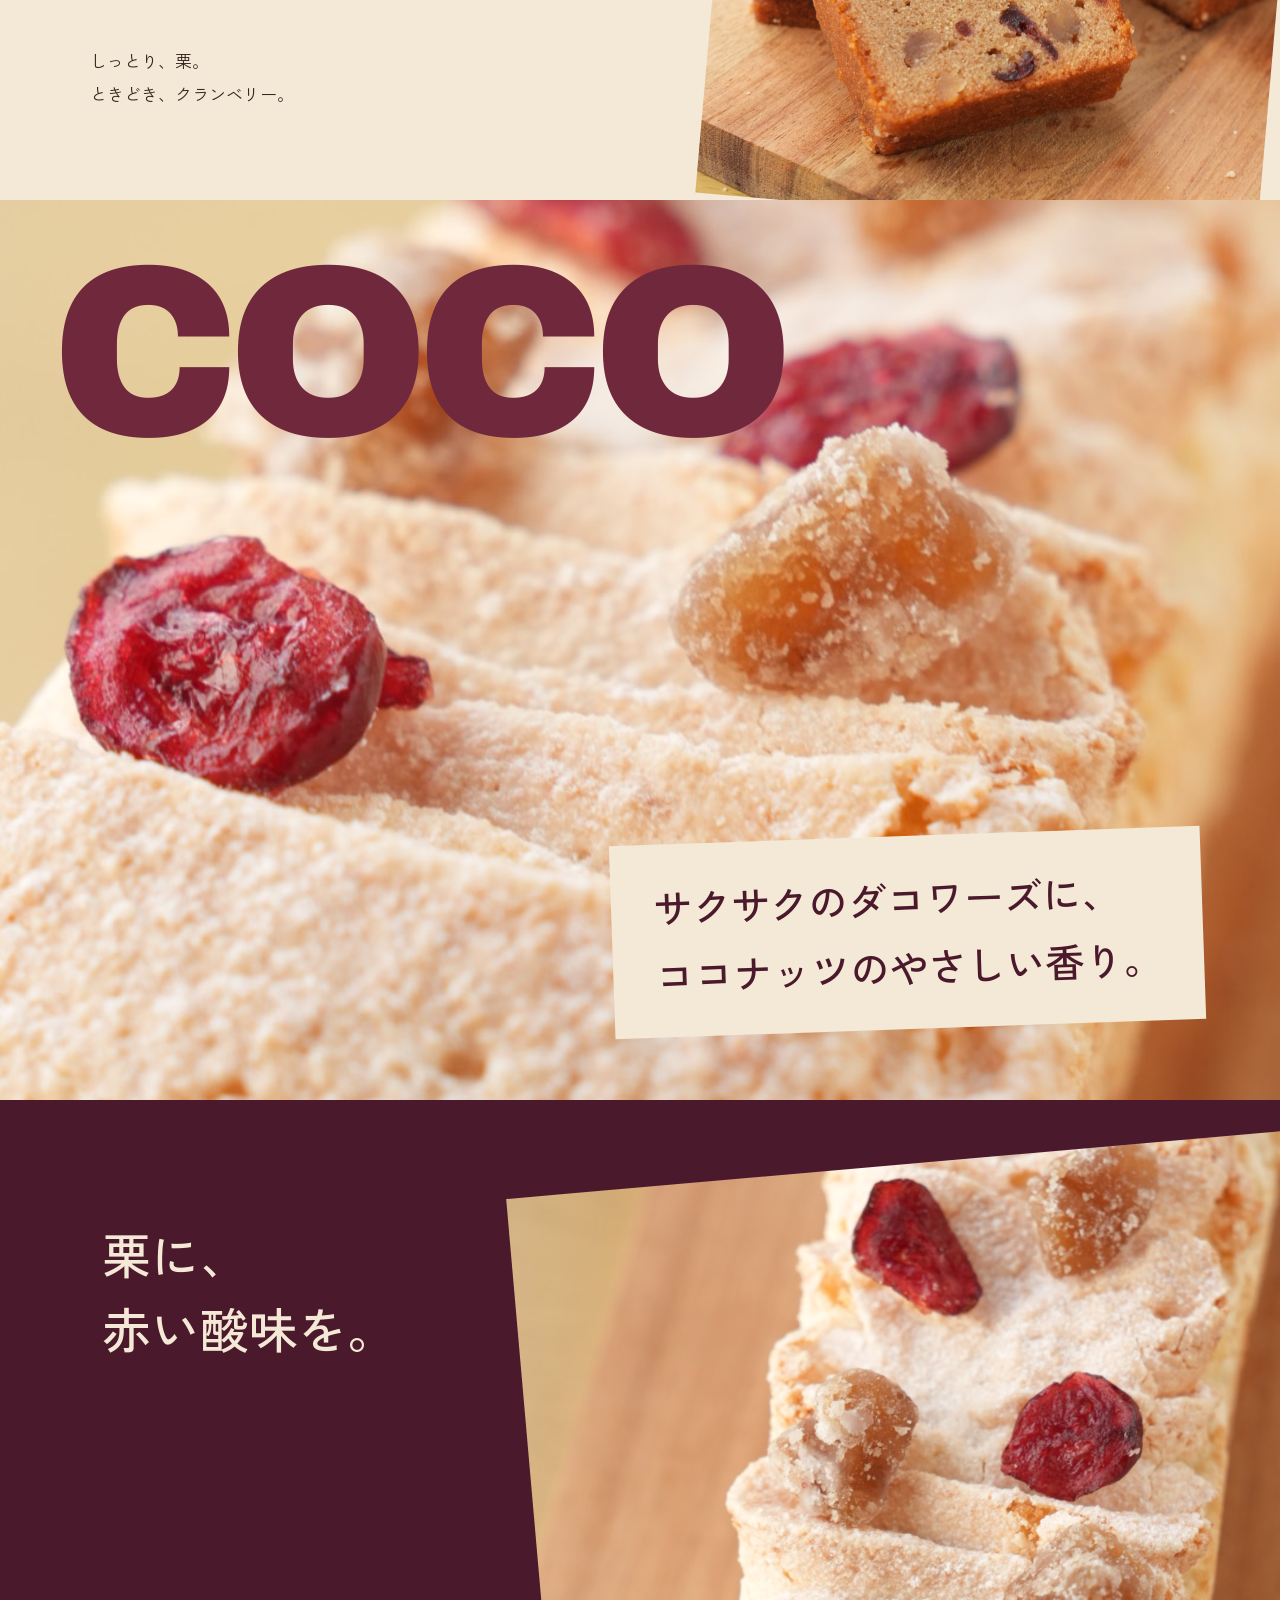
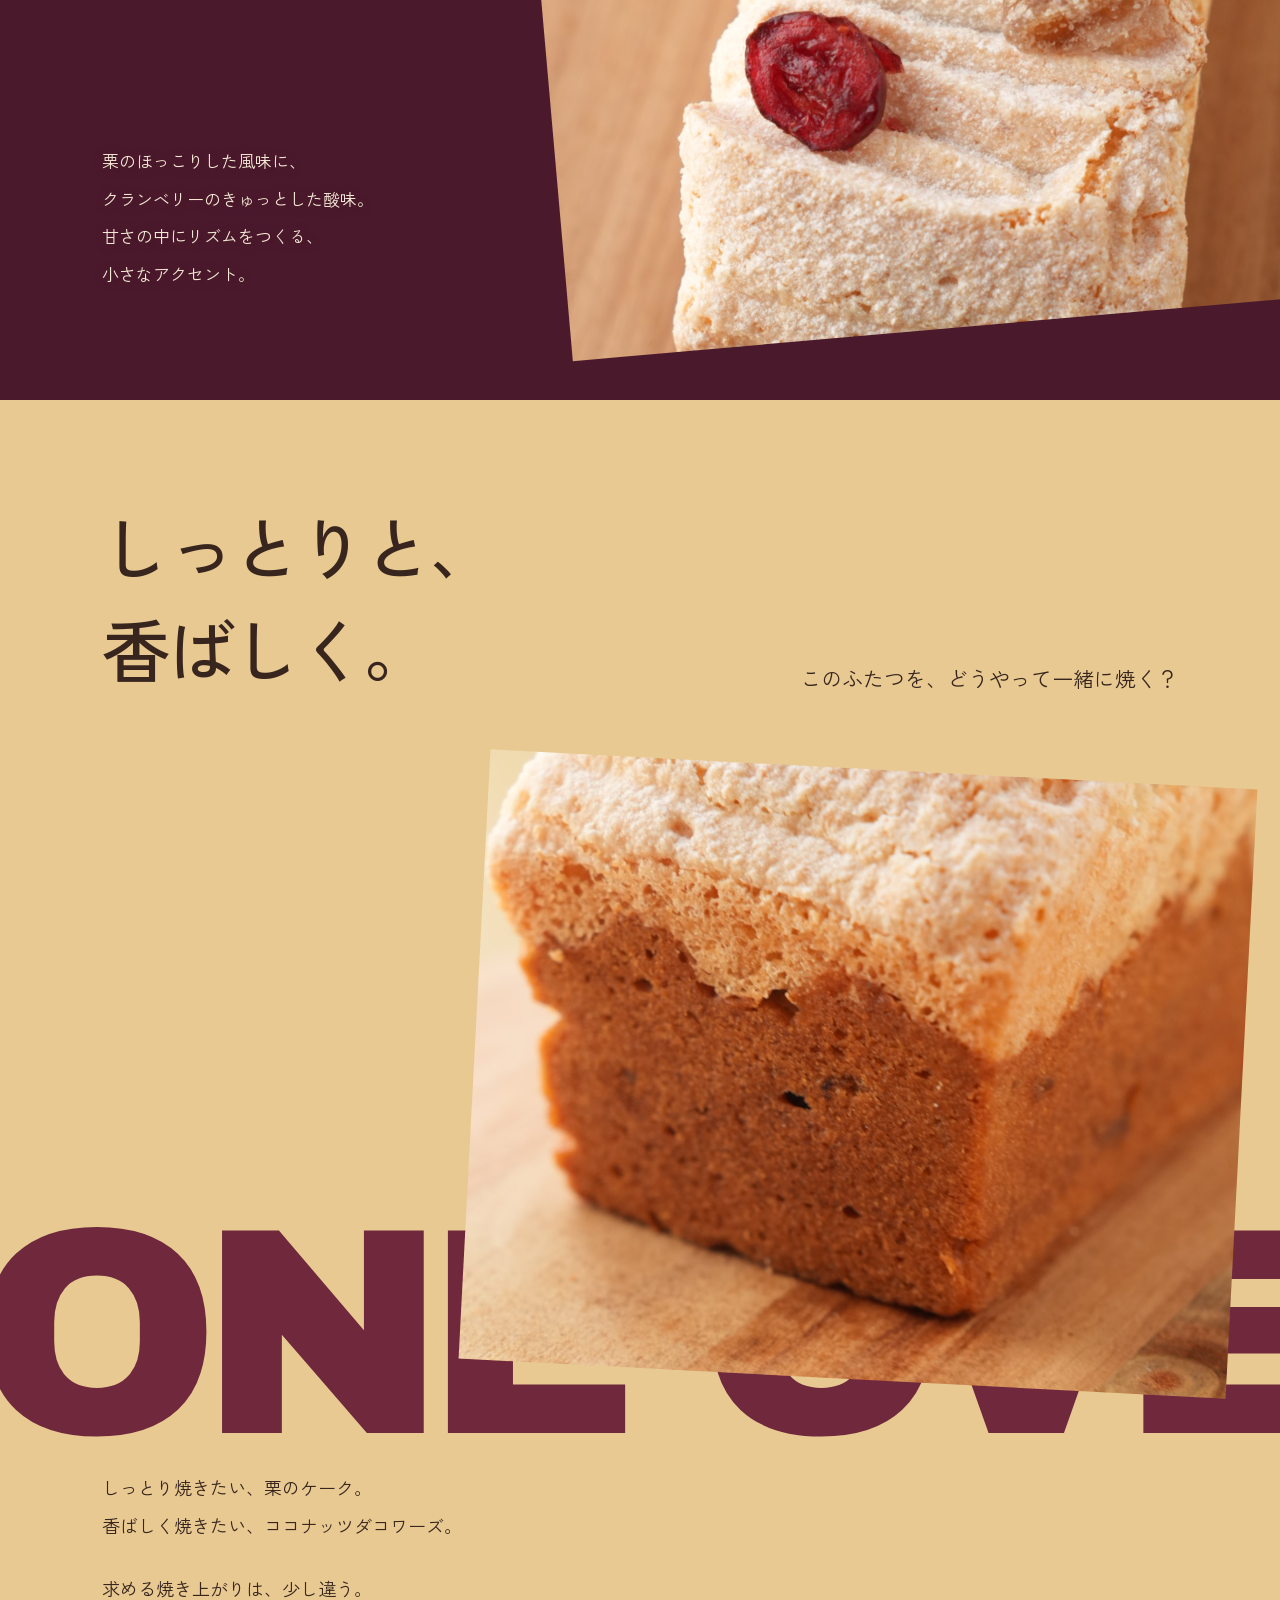
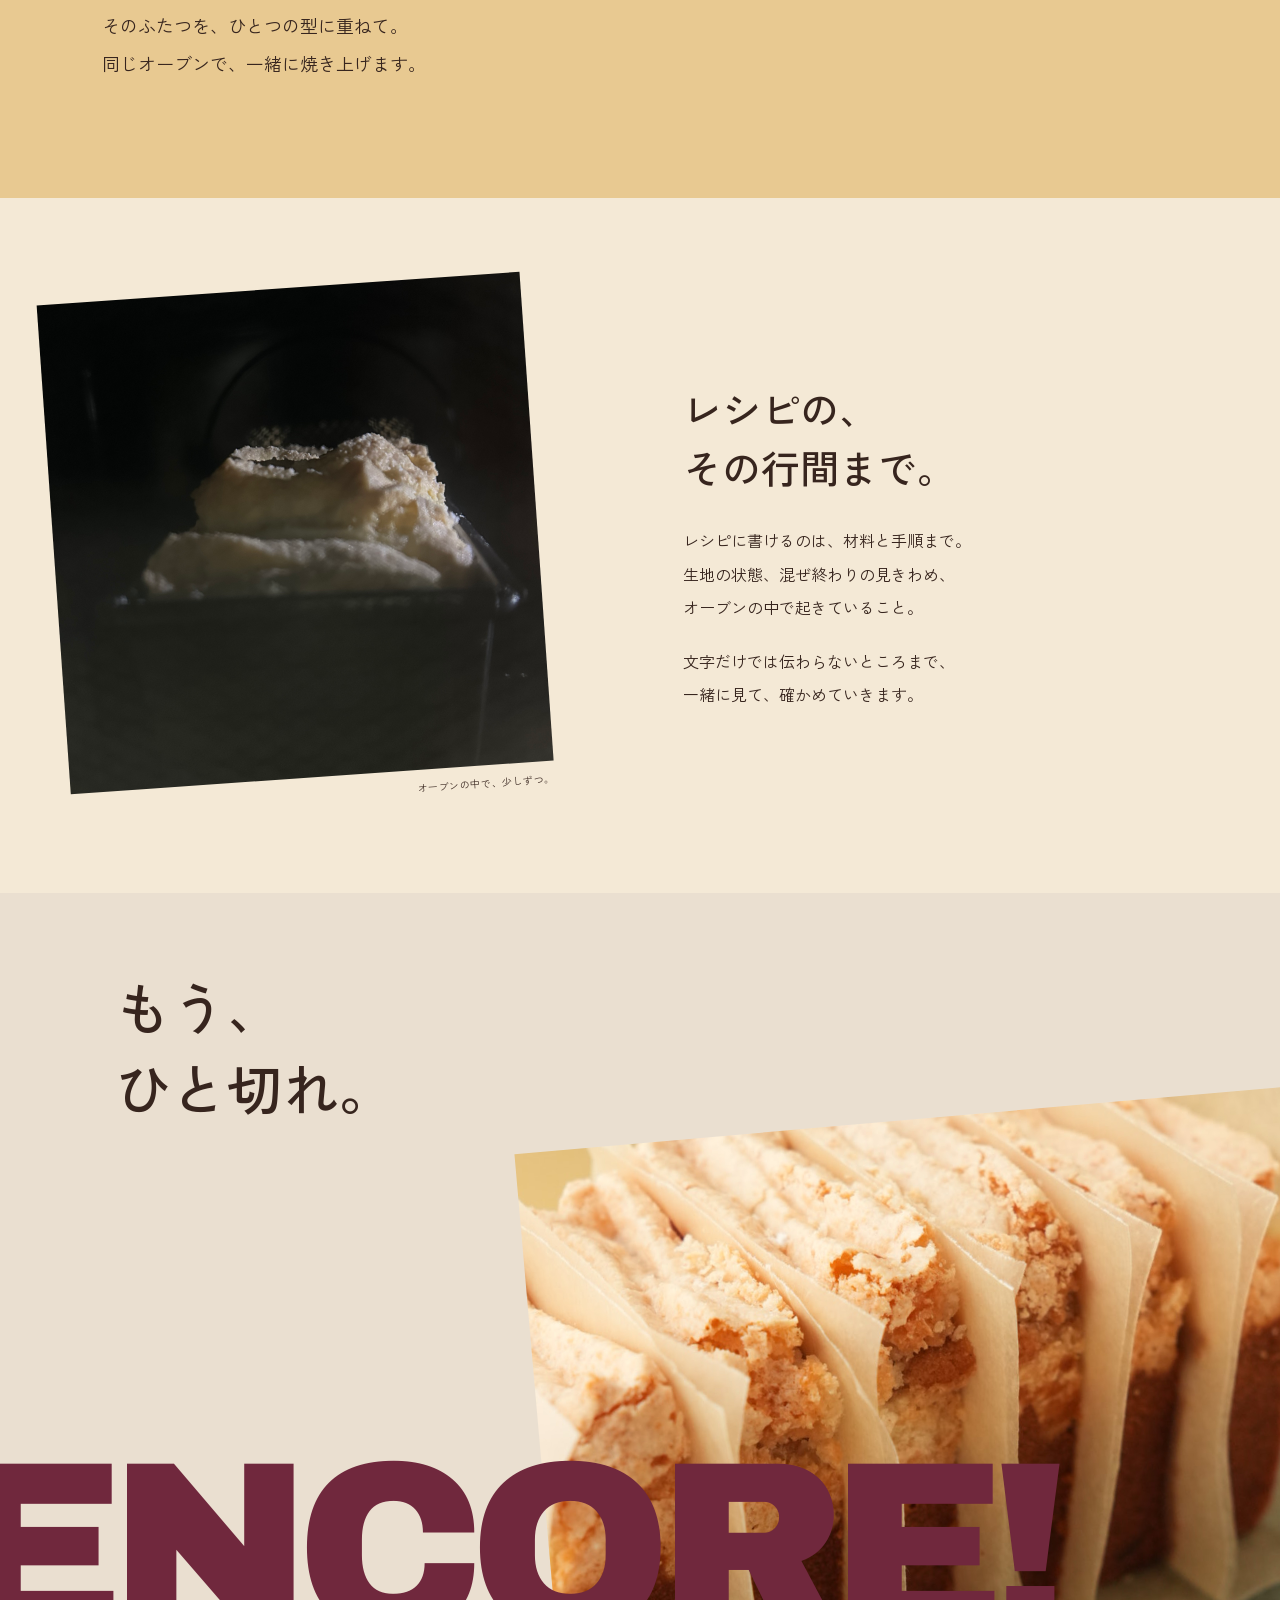
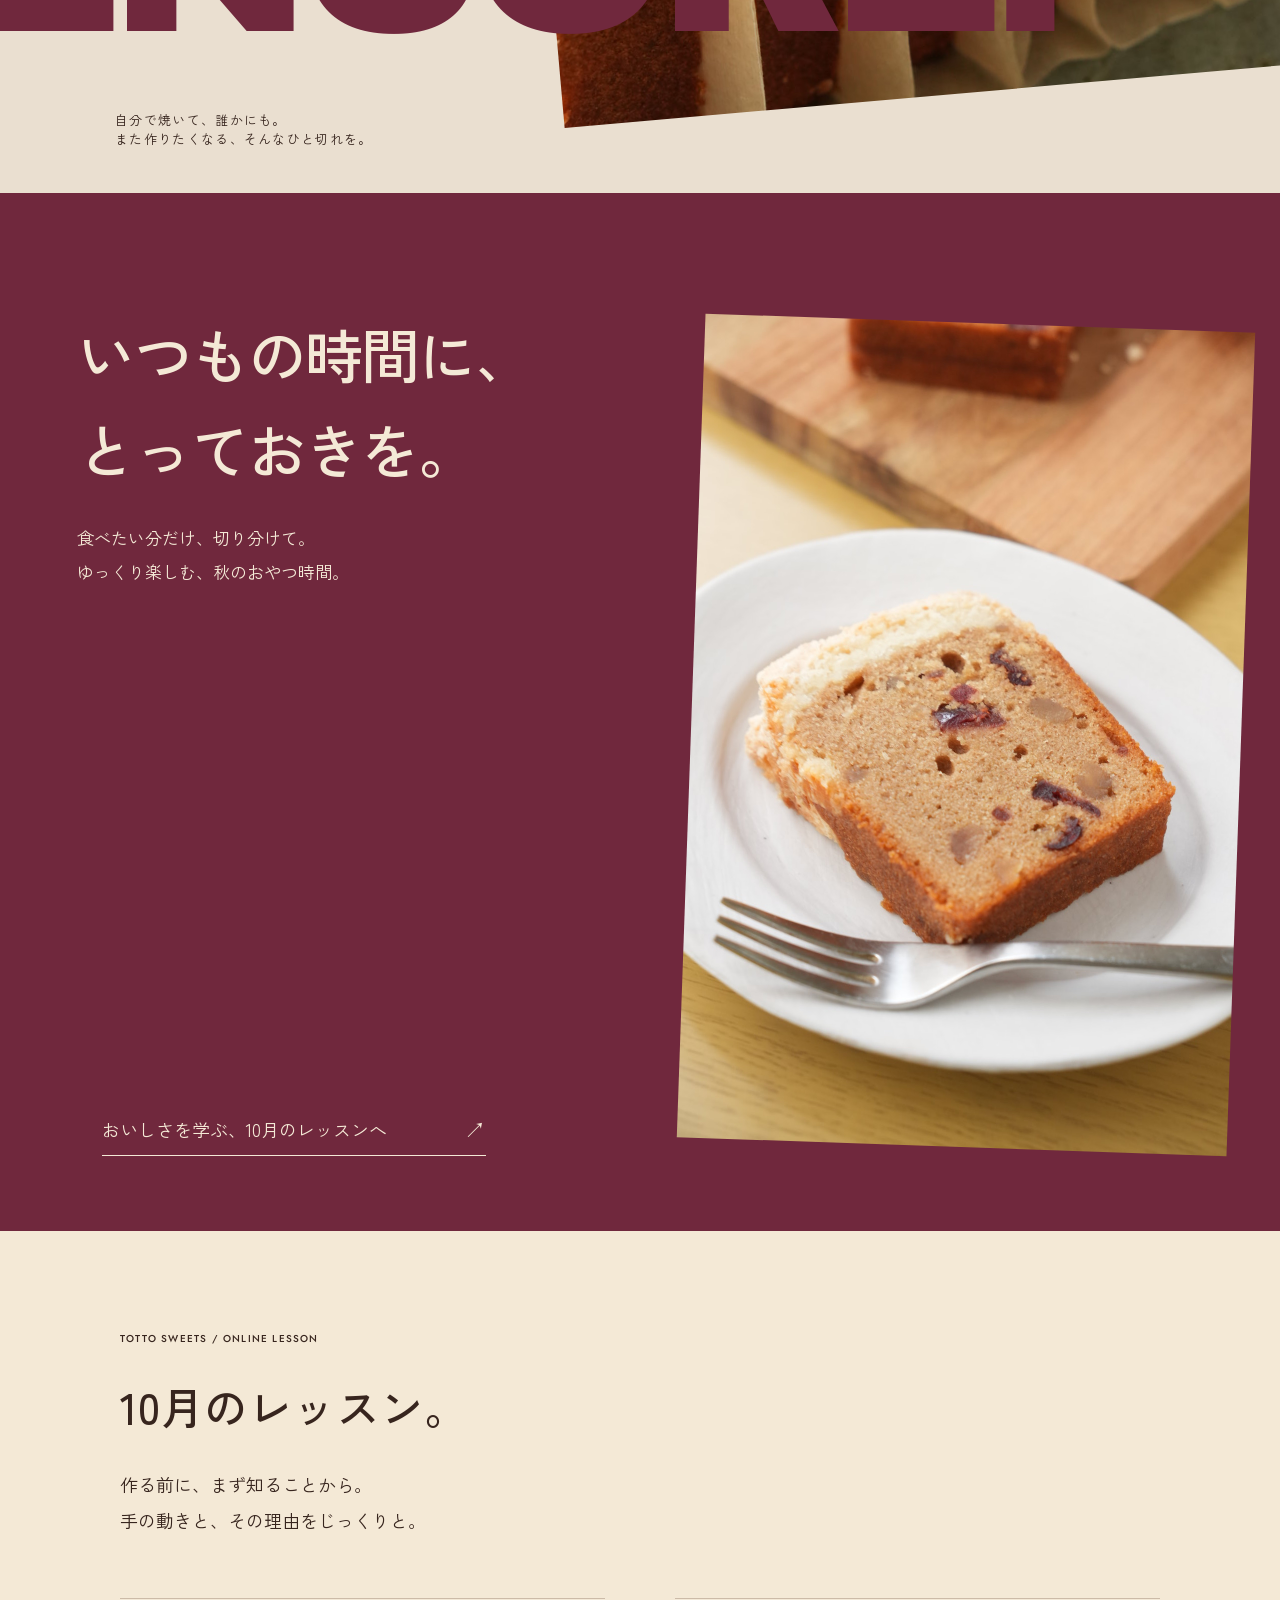
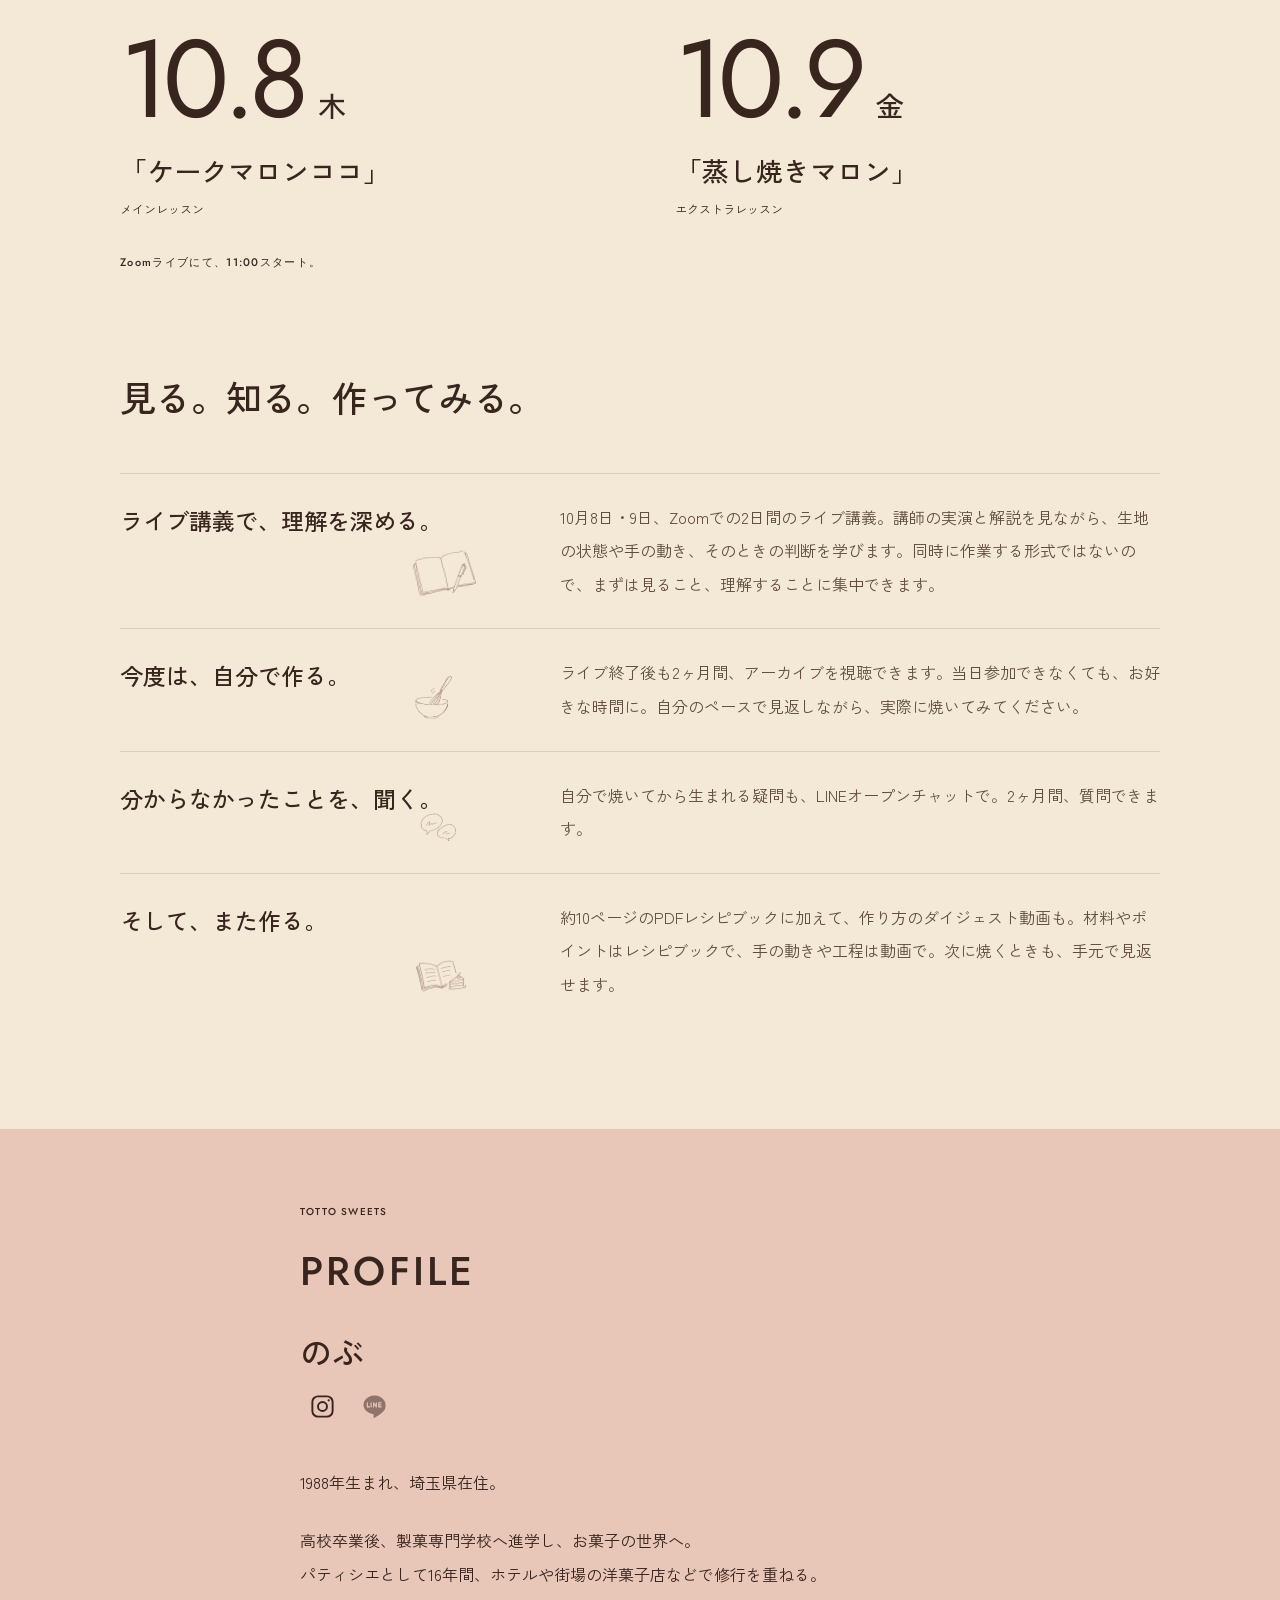
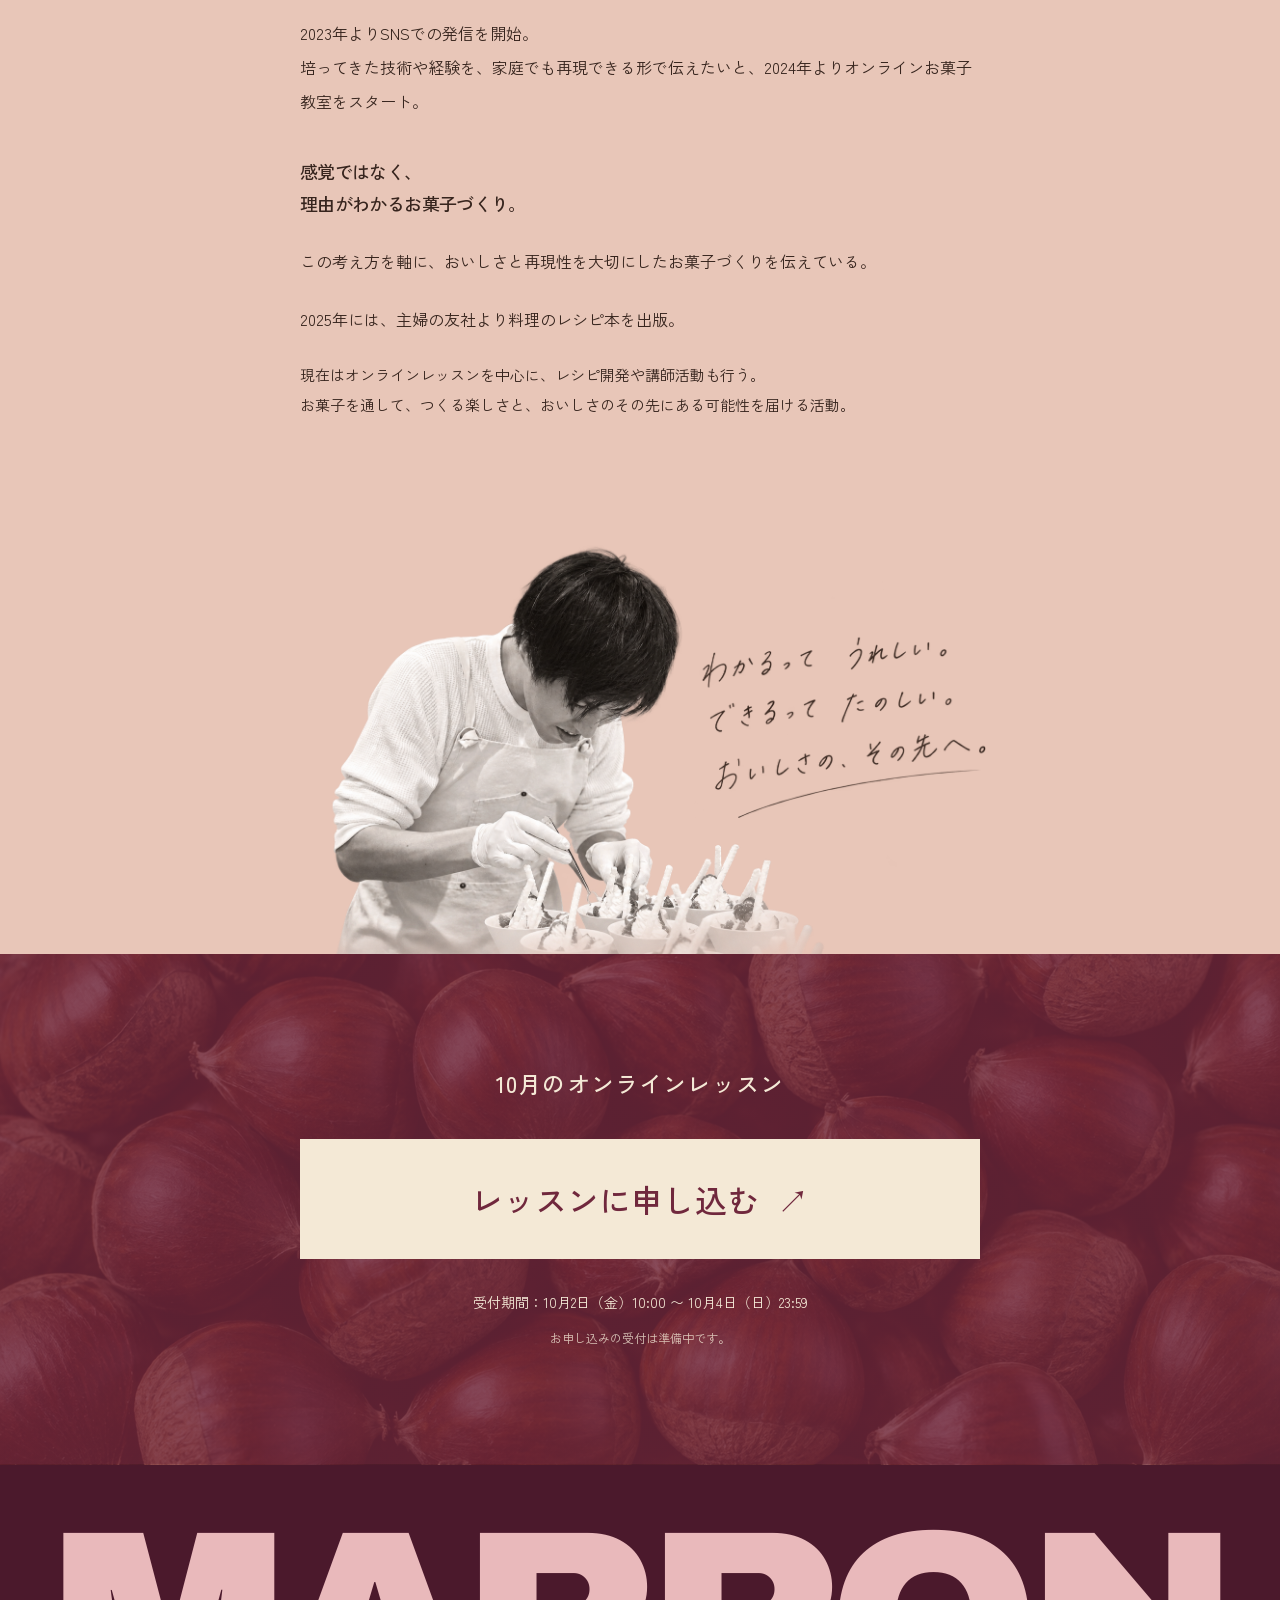
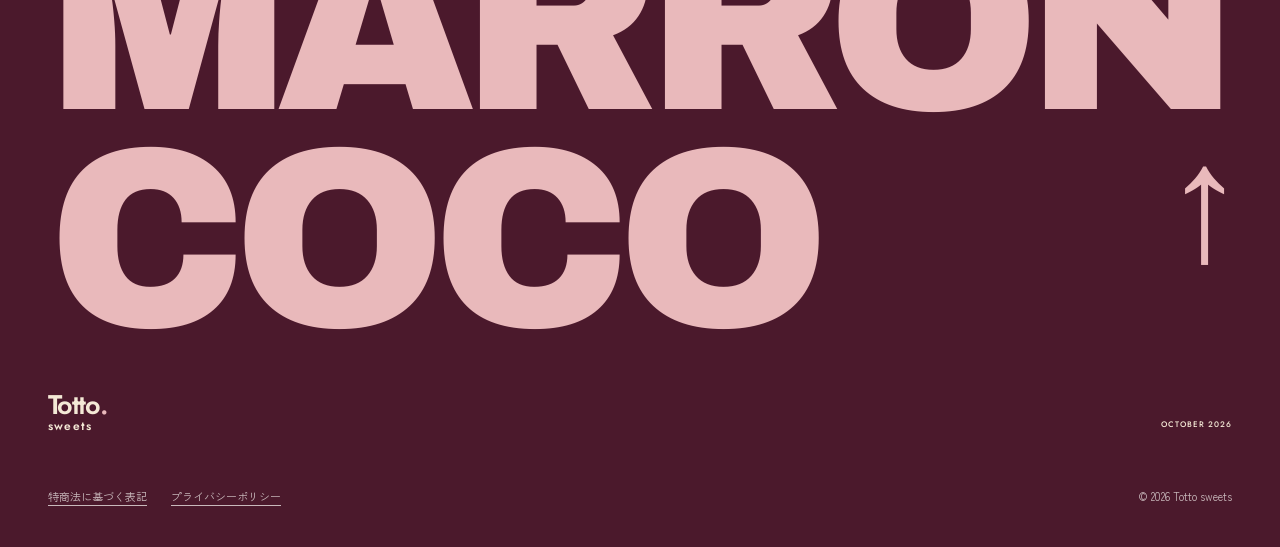
==== commit da7d199f: "Add subtle chestnut CTA background and enrollment dates" ====
--- a/preview/marron-coco-5a9702addb1b/index.html
+++ b/preview/marron-coco-5a9702addb1b/index.html
@@ -9,7 +9,7 @@
 <meta property="og:title" content="Cake Marron Coco — Totto sweets"><meta property="og:description" content="栗と、ココナッツ。ひとつの型に、ふたつの生地。2026年10月のオンラインレッスン。"><meta property="og:type" content="website"><meta property="og:image" content="https://talesarc.com/preview/marron-coco-5a9702addb1b/images/table.jpg">
 <link rel="preconnect" href="https://fonts.googleapis.com"><link rel="preconnect" href="https://fonts.gstatic.com" crossorigin>
 <link href="https://fonts.googleapis.com/css2?family=Archivo+Black&family=Jost:wght@400;500;600&family=Zen+Kaku+Gothic+New:wght@400;500;700&display=swap" rel="stylesheet">
-<link rel="stylesheet" href="assets/c.css?v=doodle-size-2"><script src="content.js?v=doodle-1" defer></script><script src="assets/c.js?v=doodle-1" defer></script>
+<link rel="stylesheet" href="assets/c.css?v=chestnut-cta-1"><script src="content.js?v=chestnut-cta-1" defer></script><script src="assets/c.js?v=doodle-1" defer></script>
 </head>
 <body>
 <a class="skip" href="#lesson">レッスン情報へ</a>
@@ -104,7 +104,7 @@
  </div>
  <div class="teacher-signature teacher-signature-art"><img src="images/profile-signature.png" width="1535" height="1024" alt="お菓子を仕上げるのぶ。手書きの言葉：わかるって うれしい。できるって たのしい。おいしさの、その先へ。" loading="lazy"></div>
 </section>
-<section class="booking" aria-labelledby="booking-title"><h2 id="booking-title">10月のオンラインレッスン</h2><a id="booking-link" class="booking-link" role="link" aria-disabled="true" aria-describedby="pending-note">レッスンに申し込む <span aria-hidden="true">↗</span></a><p id="open-text" class="booking-status">受付期間：決まりしだいお知らせします。</p><p class="booking-price">受講料 5,500円（税込）</p><p id="pending-note">お申し込みの受付は準備中です。</p></section>
+<section class="booking" aria-labelledby="booking-title"><h2 id="booking-title">10月のオンラインレッスン</h2><a id="booking-link" class="booking-link" role="link" aria-disabled="true" aria-describedby="pending-note">レッスンに申し込む <span aria-hidden="true">↗</span></a><p id="open-text" class="booking-status">受付期間：10月2日（金）10:00 〜 10月4日（日）23:59</p><p id="pending-note">お申し込みの受付は準備中です。</p></section>
 </main>
 <footer><a href="#top" class="footer-word display" aria-label="ページの先頭へ">MARRON<br>COCO<span aria-hidden="true">↑</span></a><div class="footer-bottom"><span class="brand">Totto<span>sweets</span><i>.</i></span><p class="micro">OCTOBER 2026</p></div><div class="footer-legal"><nav aria-label="法的情報"><a href="https://talesarc.com/tokushoho.html">特商法に基づく表記</a><a href="https://talesarc.com/privacy.html">プライバシーポリシー</a></nav><small>© 2026 Totto sweets</small></div></footer>
 <a class="lesson-dock" href="#lesson">10月のレッスン <span aria-hidden="true">↗</span></a>
--- a/preview/marron-coco-5a9702addb1b/assets/c.css
+++ b/preview/marron-coco-5a9702addb1b/assets/c.css
@@ -327,3 +327,10 @@
 /* Fuller marginal sketches, with speech bubbles optically balanced. */
 @media(min-width:700px){.support-sketch{width:146px;height:62px;bottom:-16px}.support .sketch-3{width:156px;height:60px;bottom:-23px}}
 @media(max-width:699px){.support-sketch{width:68px;height:26px;bottom:0}.support .sketch-3{width:76px;height:28px}}
+
+/* Keep the mobile closing caption clear of the tilted photograph. */
+@media(max-width:699px){.share-photo{top:20%}}
+
+/* Chestnuts softly visible through the burgundy CTA layer. */
+.booking{background-image:linear-gradient(rgba(112,40,61,.82),rgba(112,40,61,.82)),url("../images/cta-chestnuts.png");background-size:cover;background-position:center}
+.booking .booking-status{max-width:680px;text-wrap:balance}
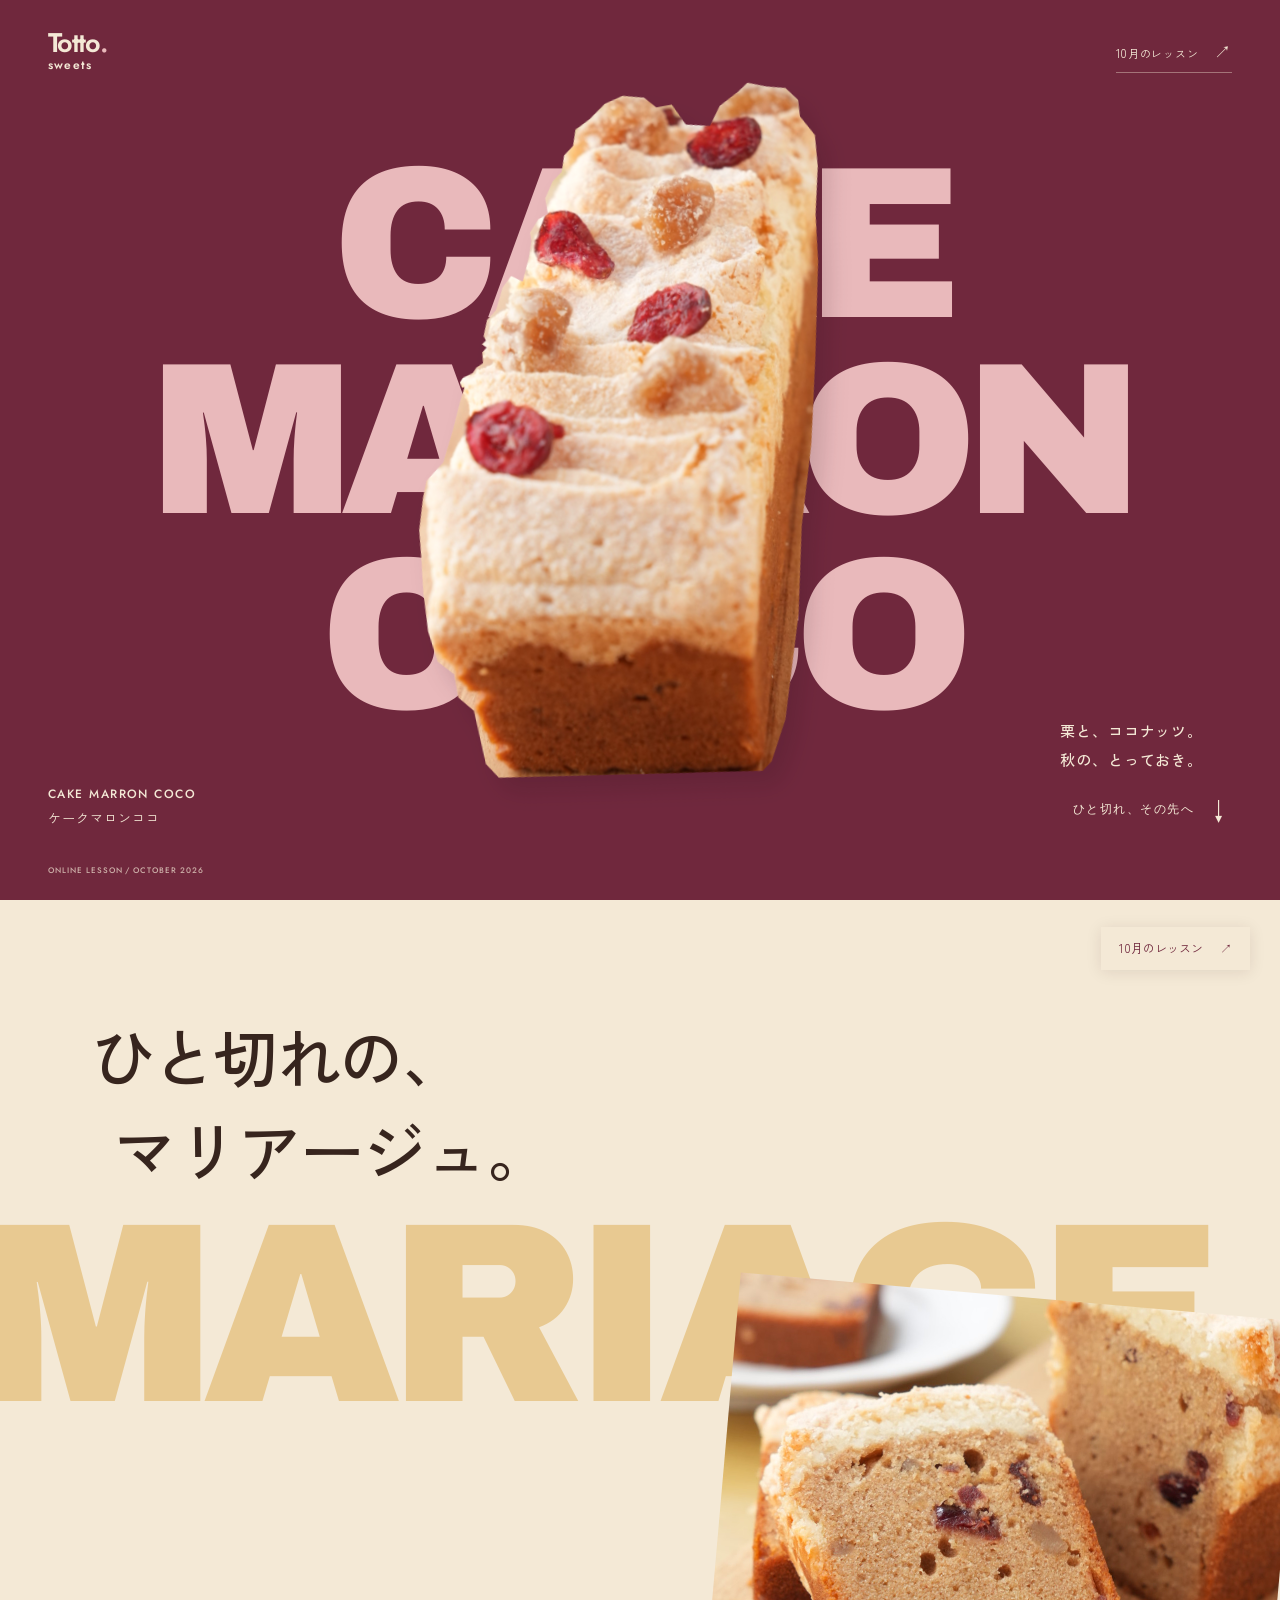
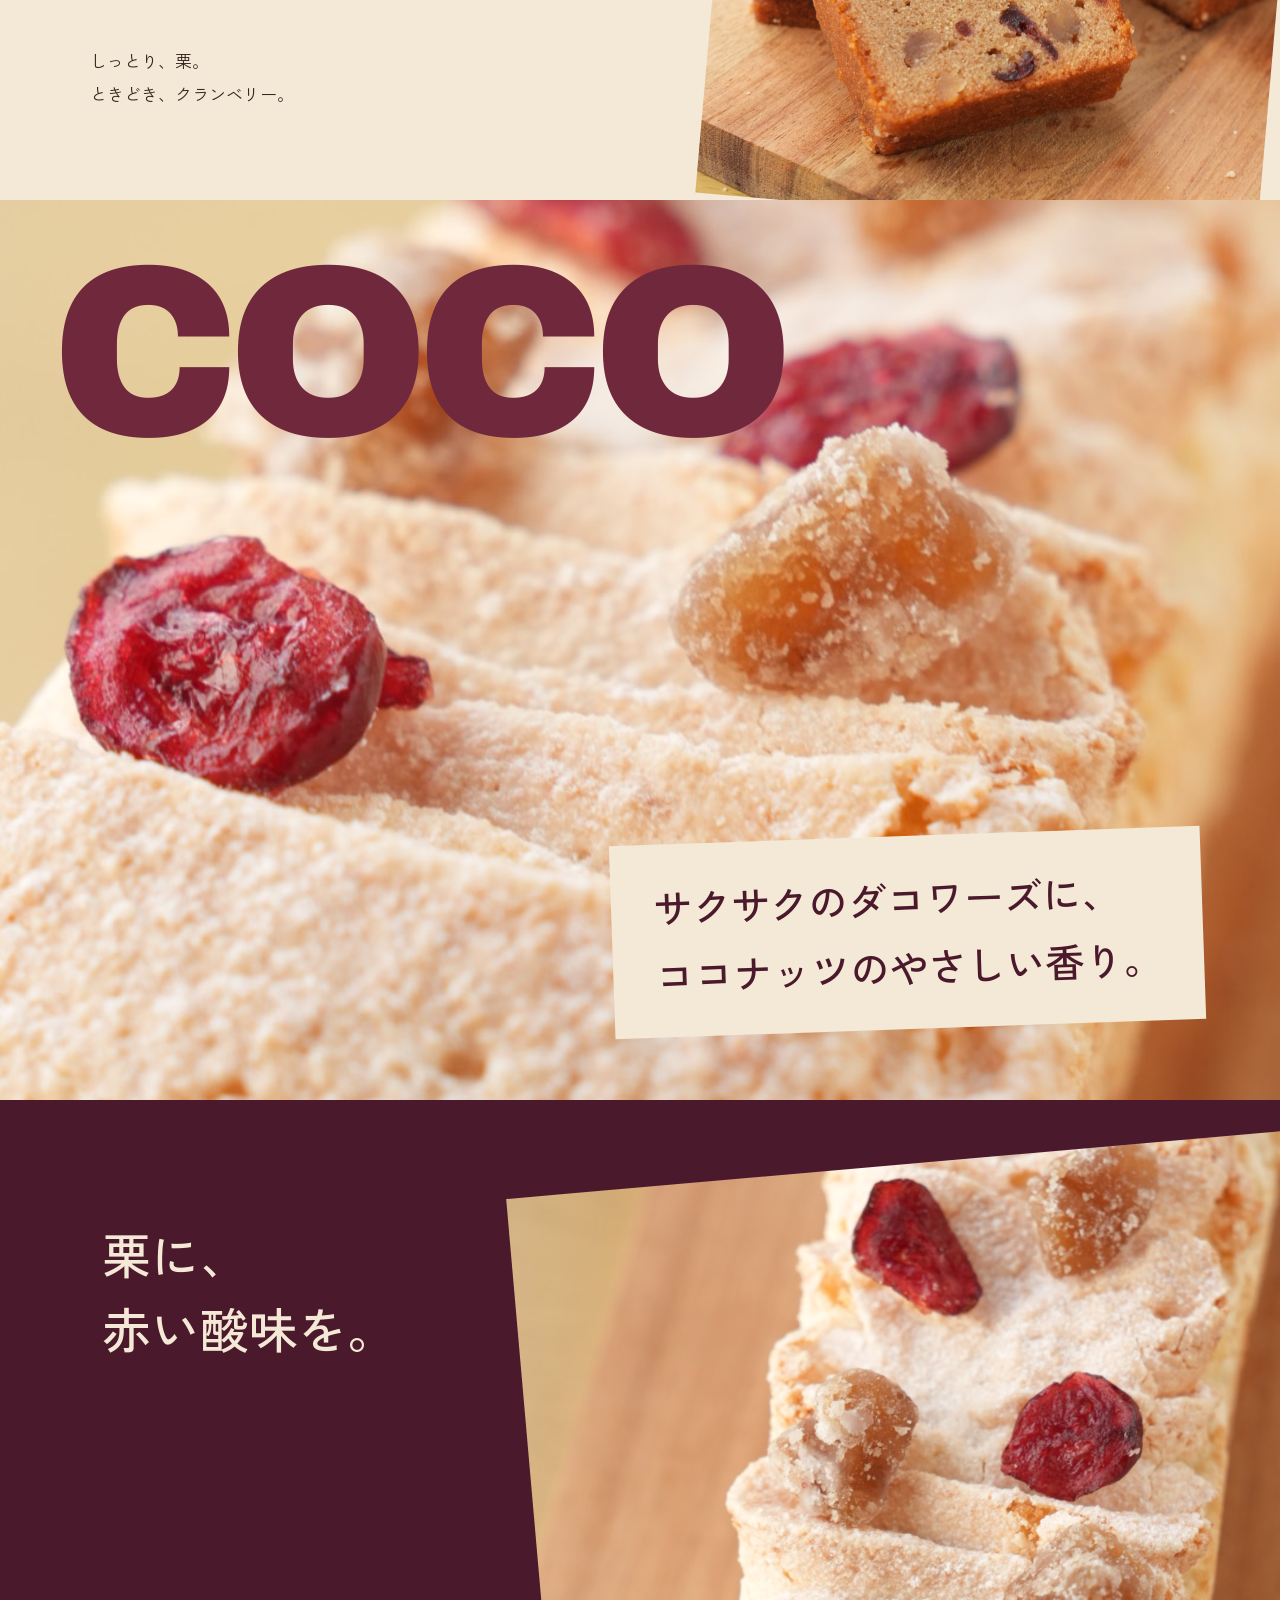
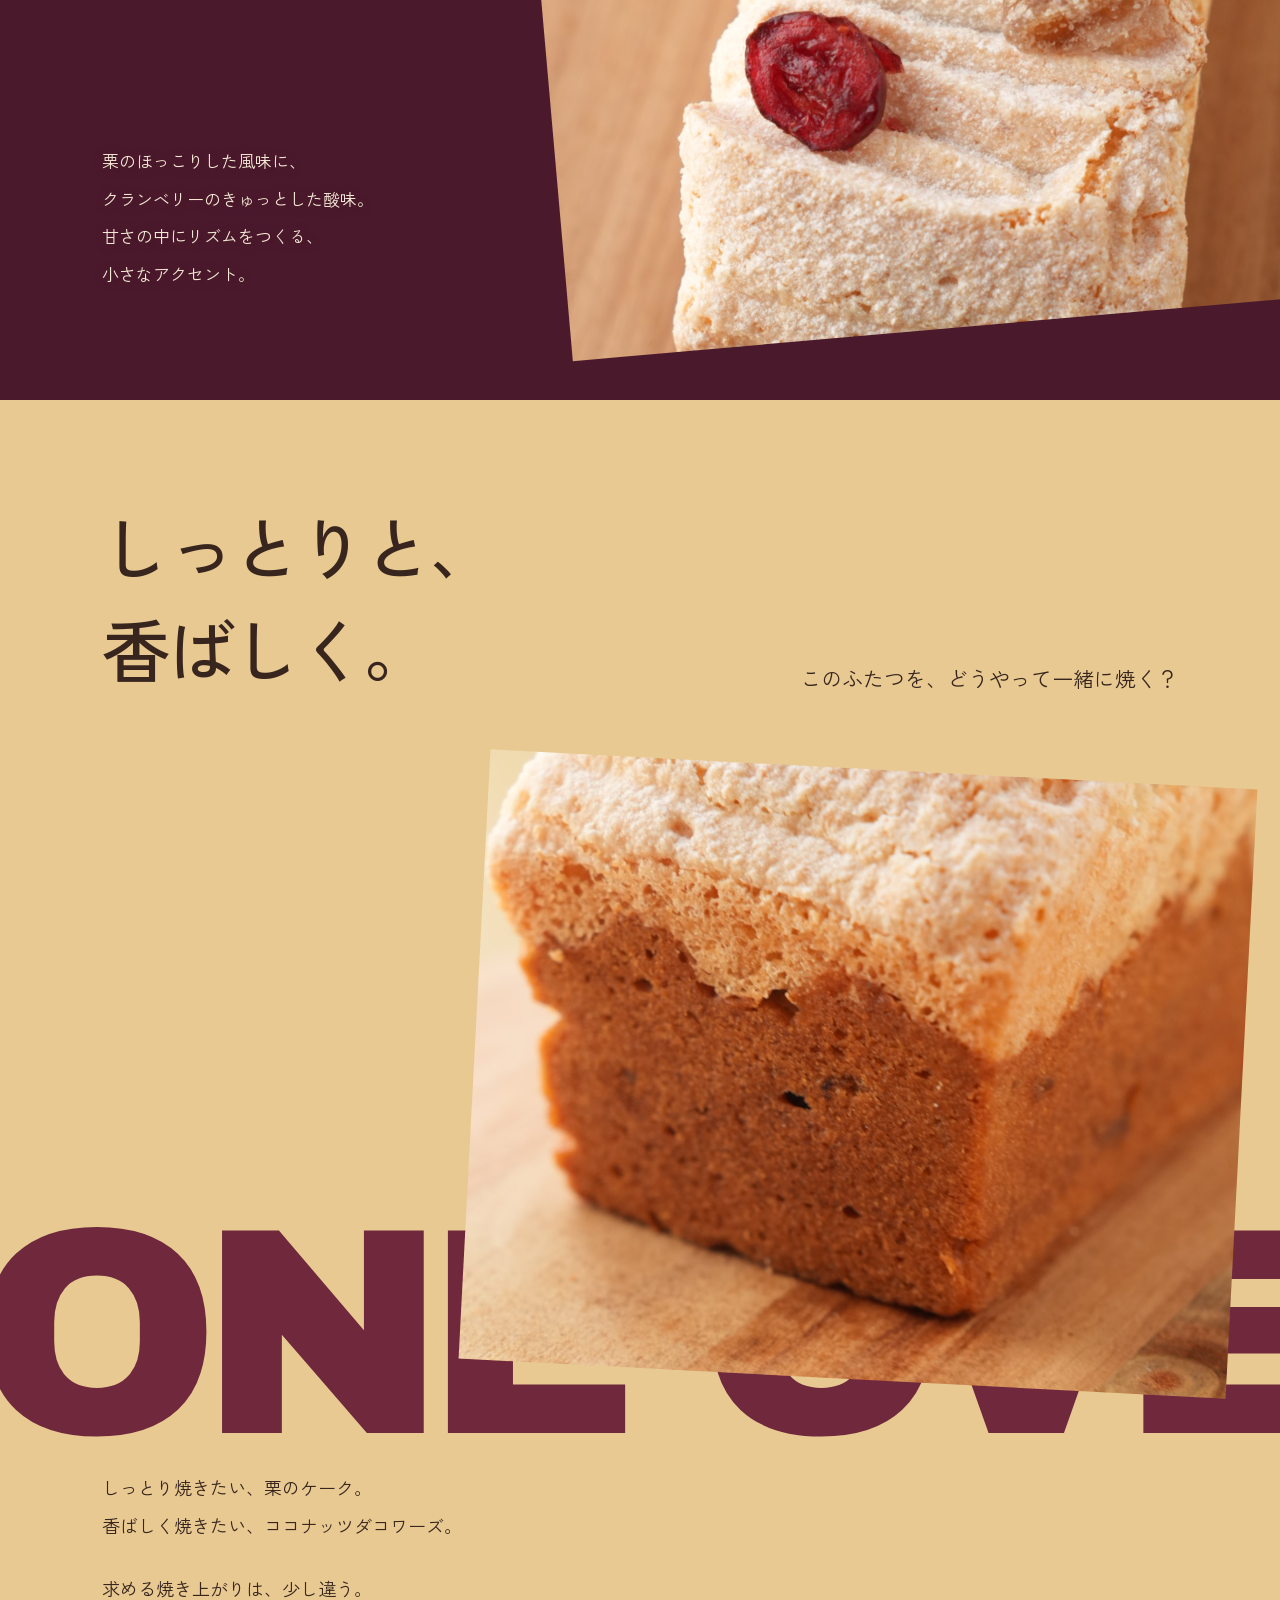
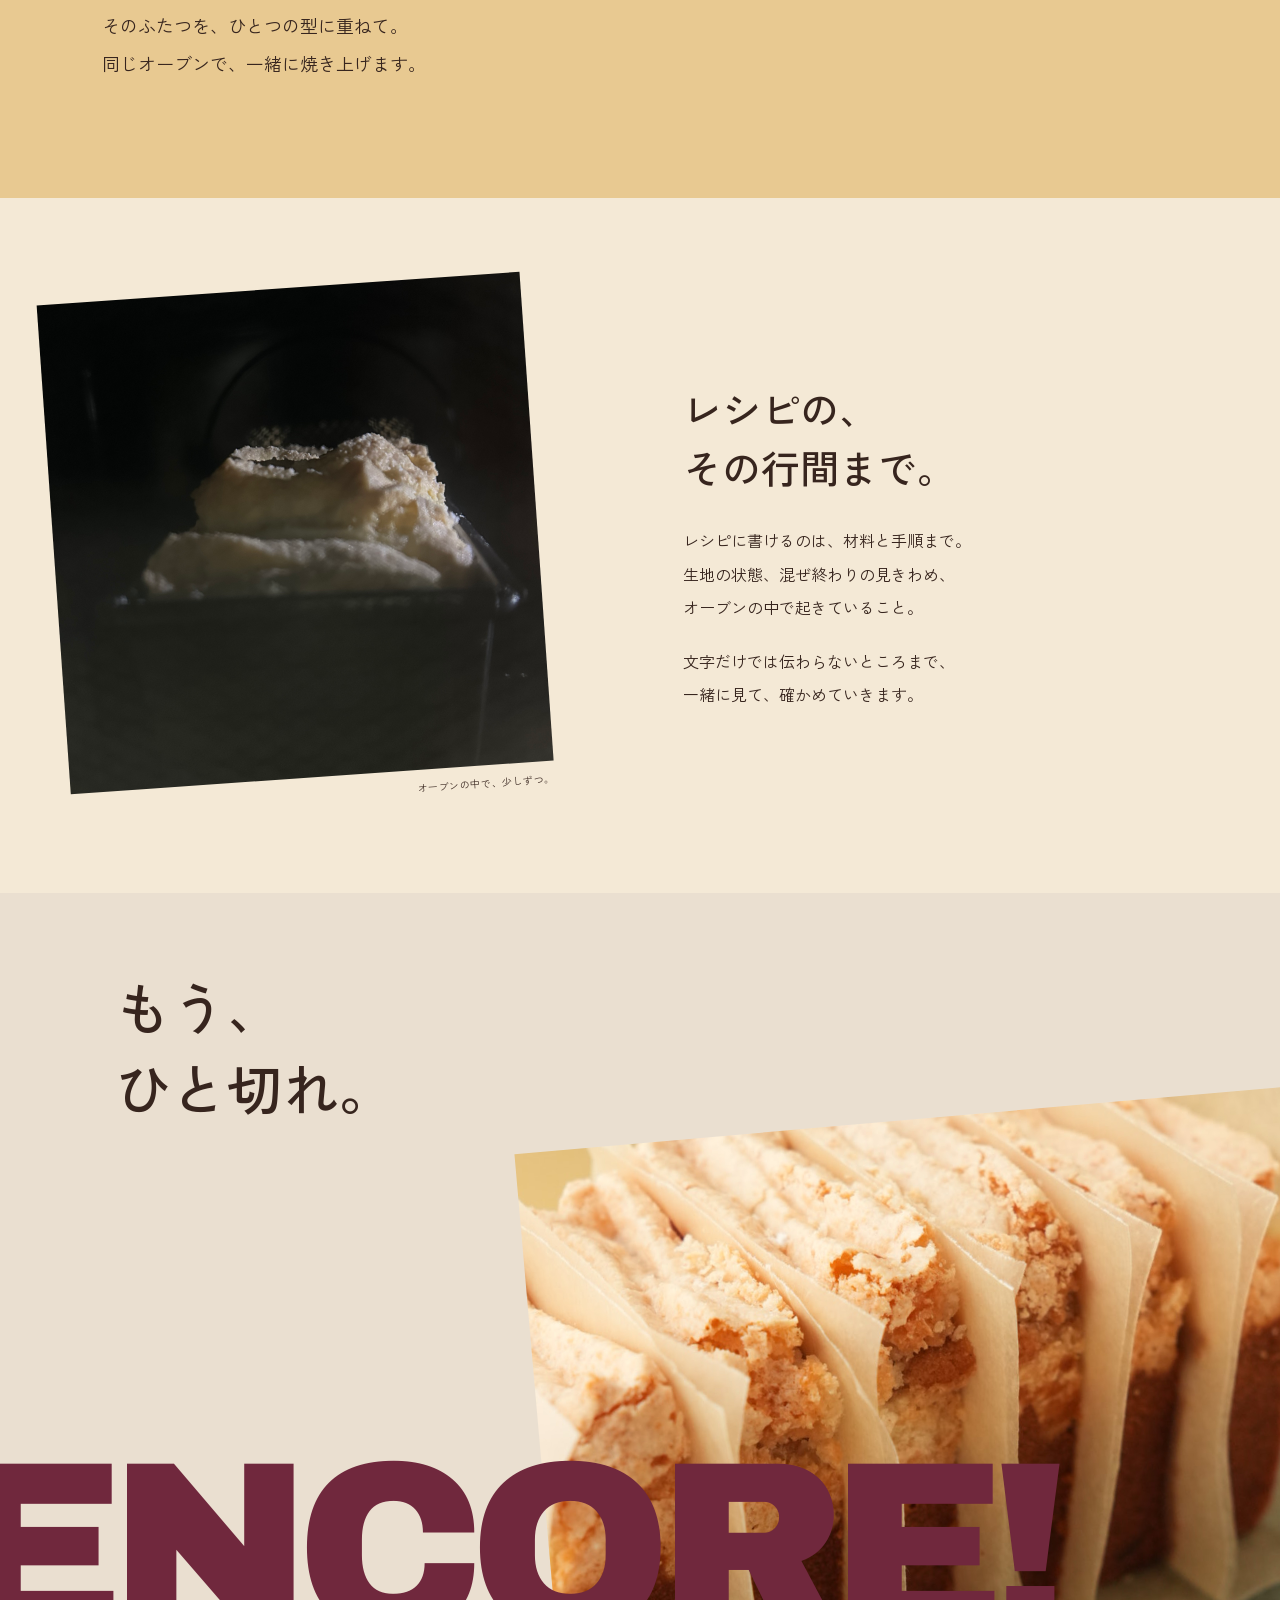
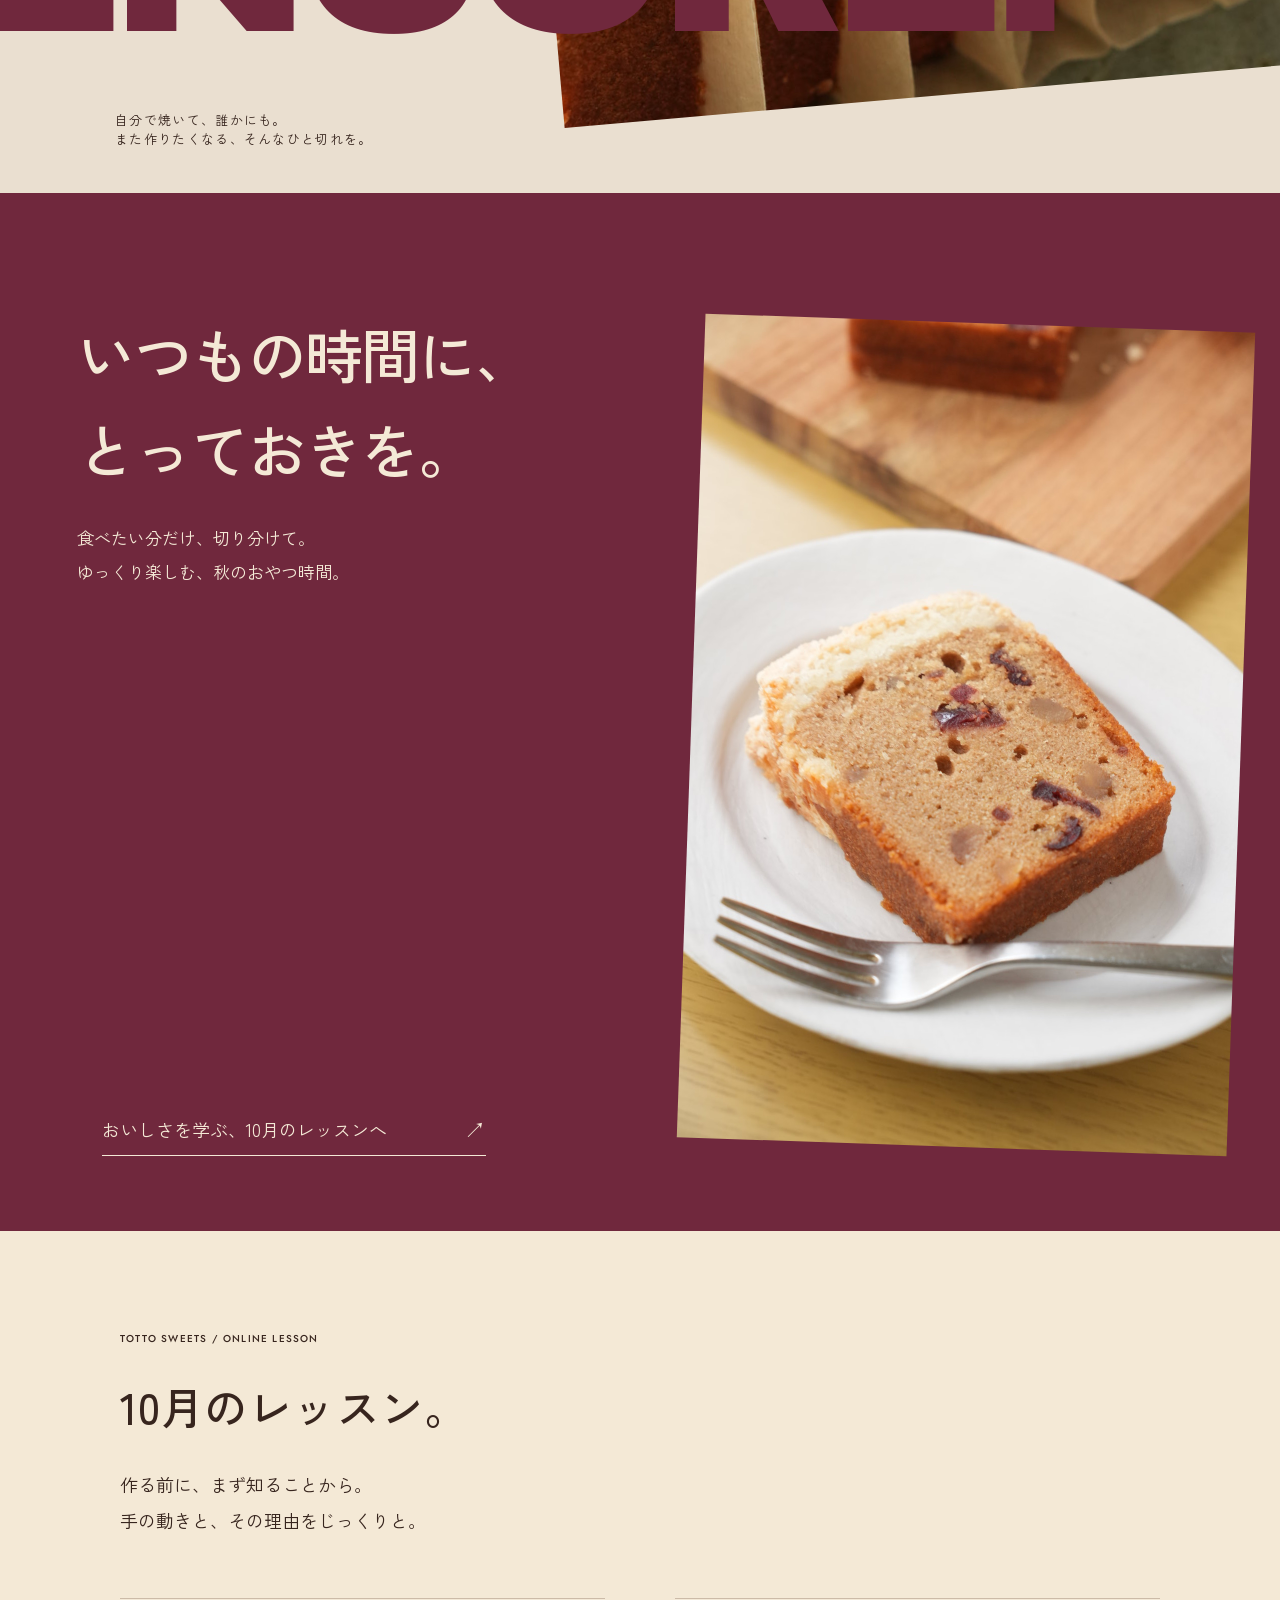
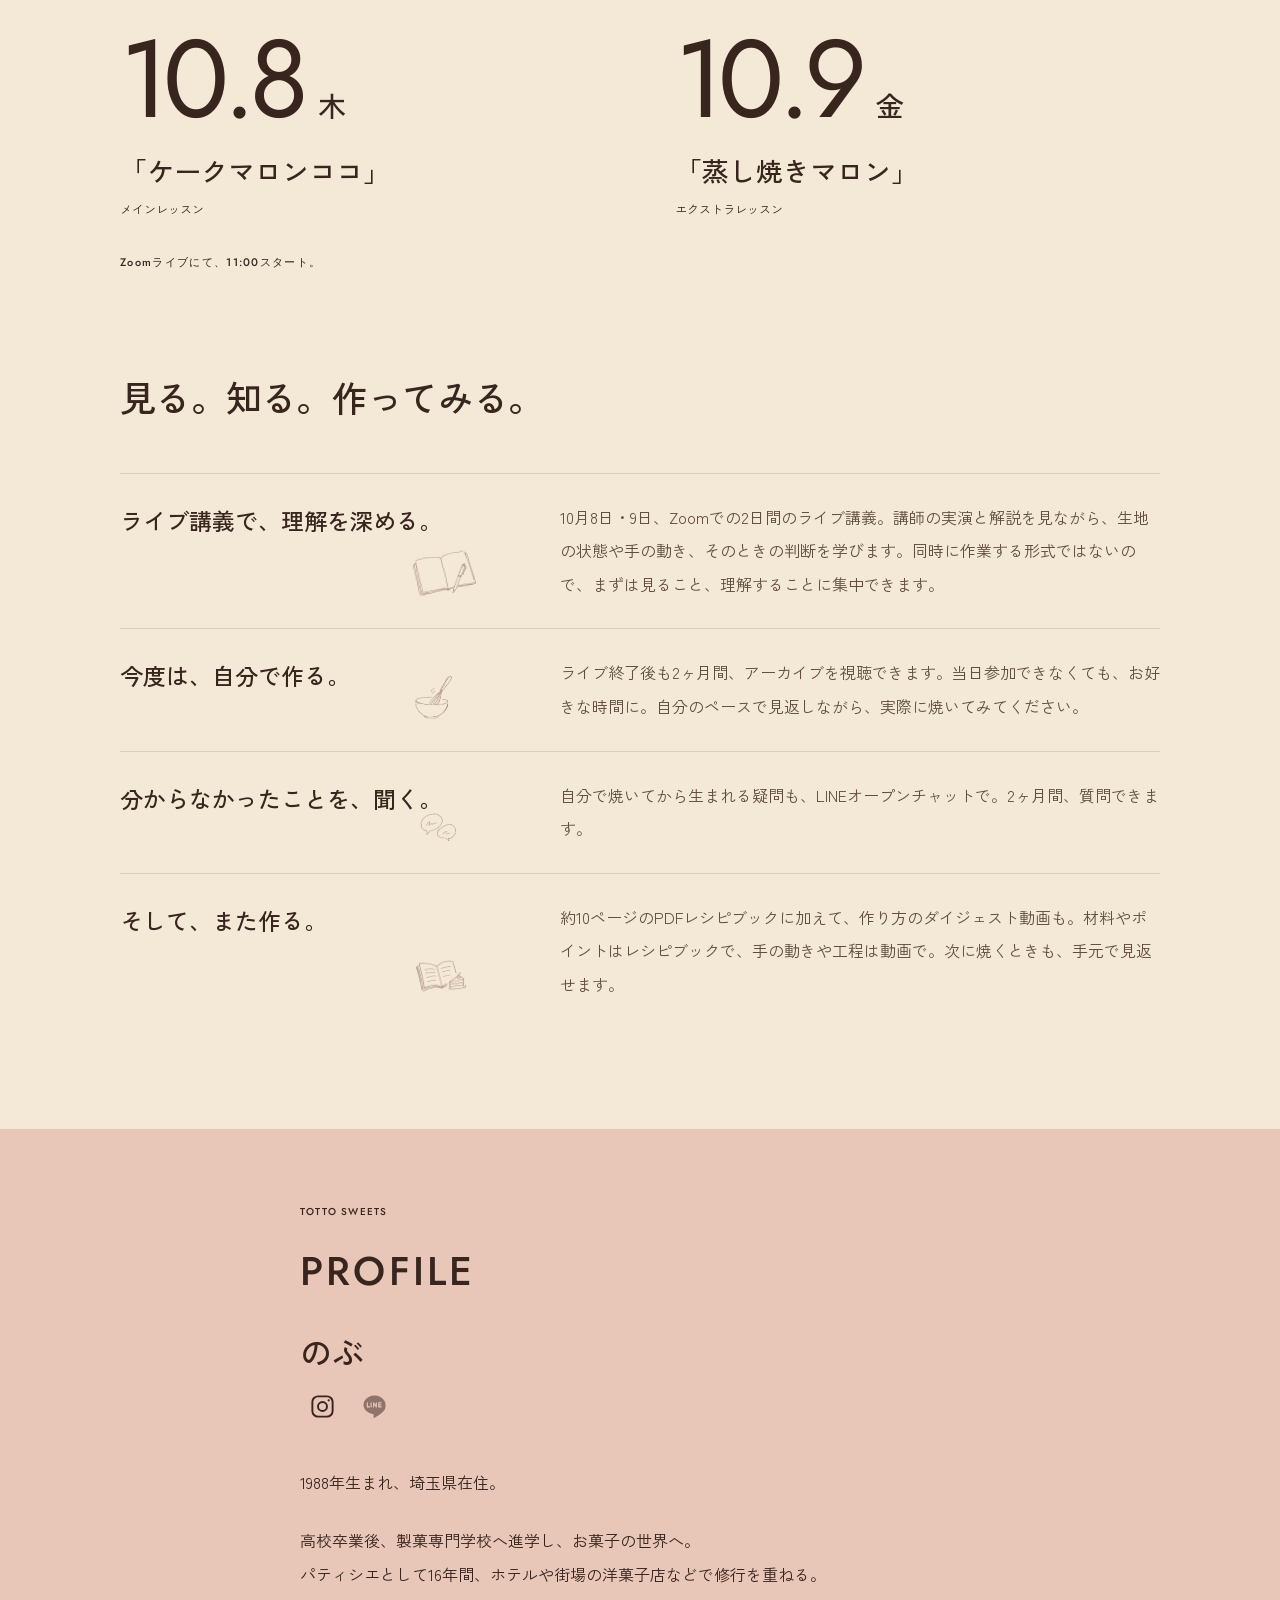
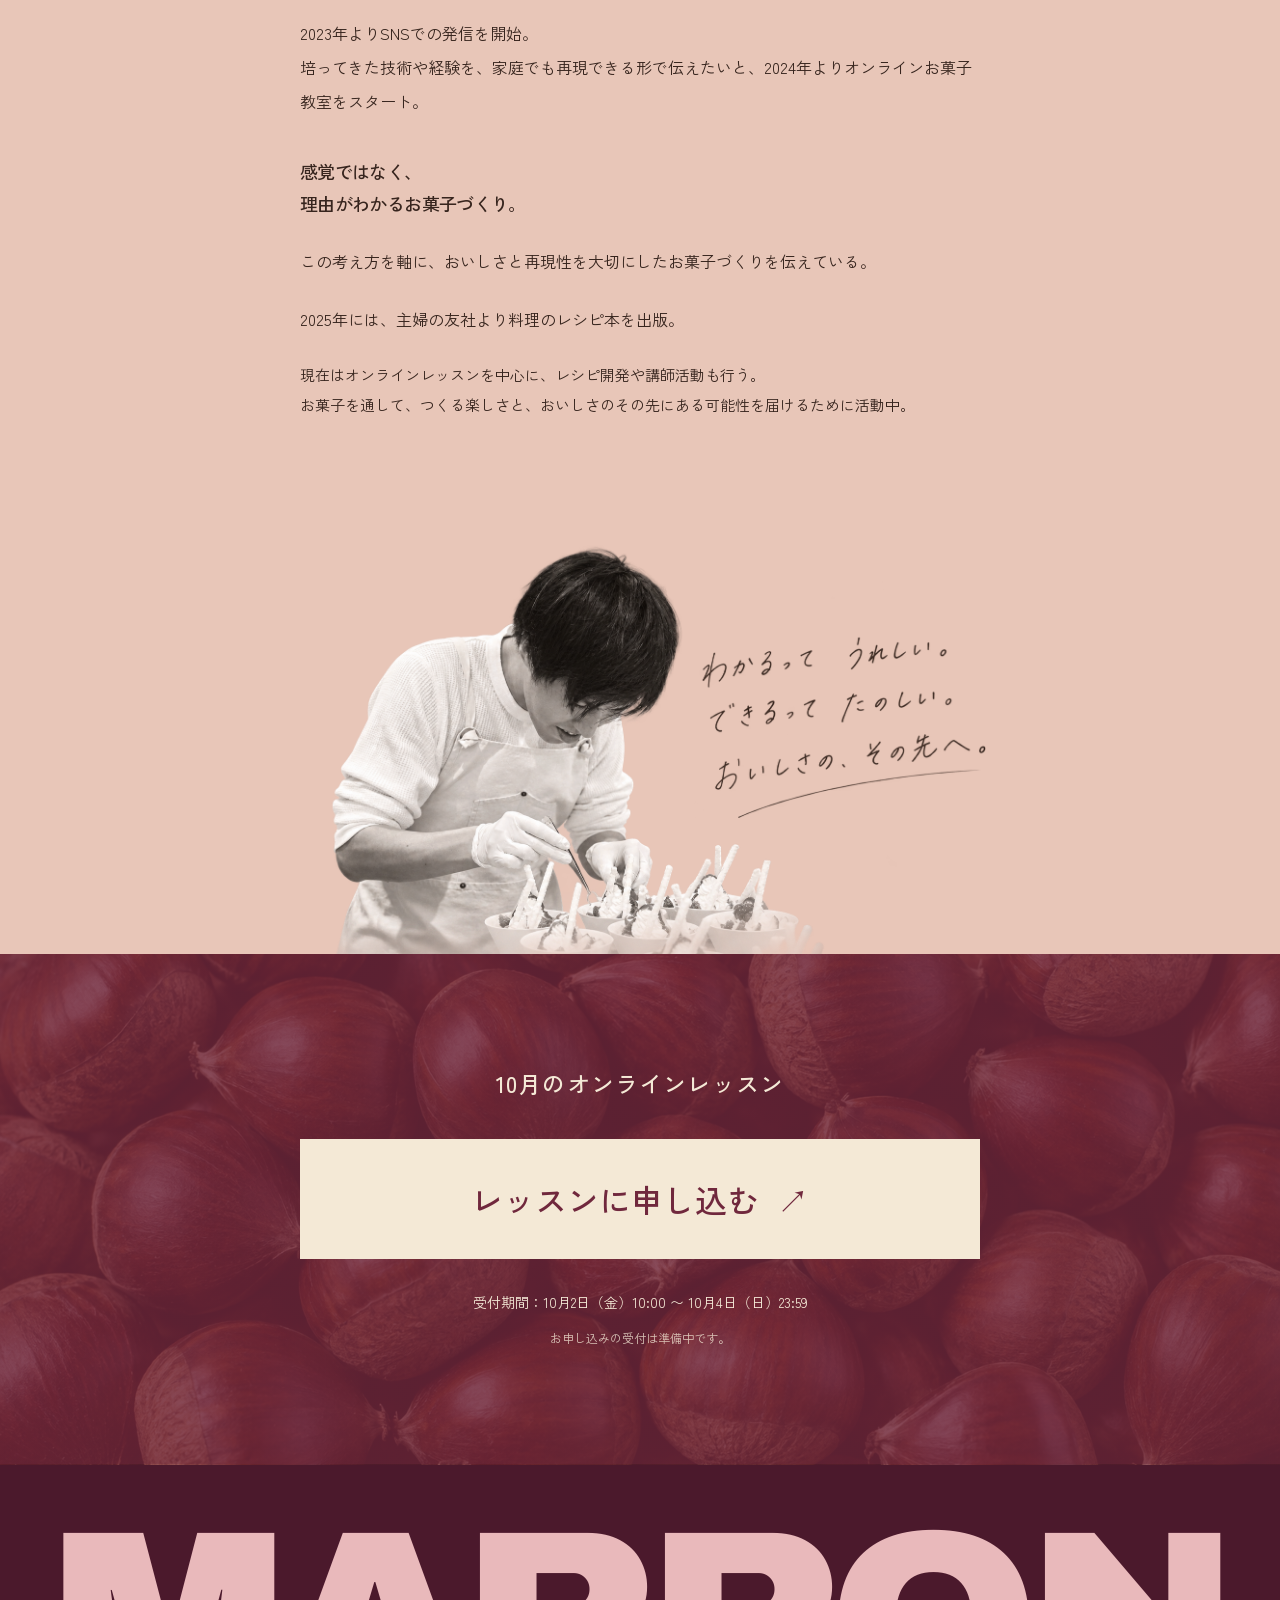
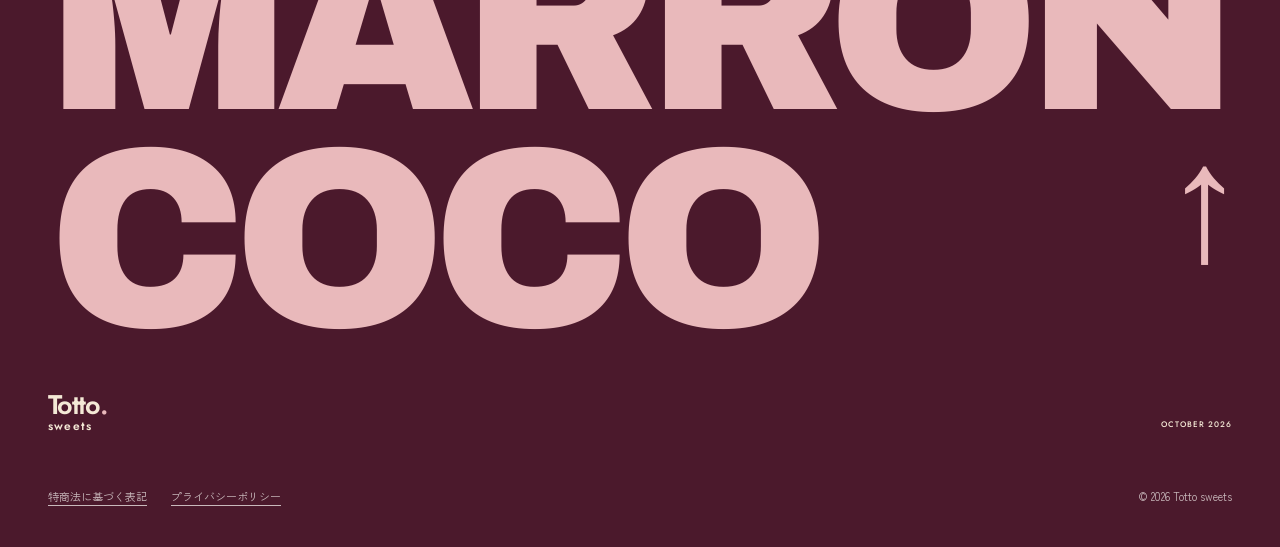
==== commit 706cedca: "Adjust final profile sentence" ====
--- a/preview/marron-coco-5a9702addb1b/index.html
+++ b/preview/marron-coco-5a9702addb1b/index.html
@@ -100,7 +100,7 @@
   <p class="teacher-belief">感覚ではなく、<br>理由がわかるお菓子づくり。</p>
   <p>この考え方を軸に、おいしさと再現性を大切にしたお菓子づくりを伝えている。</p>
   <p>2025年には、主婦の友社より料理のレシピ本を出版。</p>
-  <p>現在はオンラインレッスンを中心に、レシピ開発や講師活動も行う。<br>お菓子を通して、つくる楽しさと、おいしさのその先にある可能性を届ける活動。</p>
+  <p>現在はオンラインレッスンを中心に、レシピ開発や講師活動も行う。<br>お菓子を通して、つくる楽しさと、おいしさのその先にある可能性を届けるために活動中。</p>
  </div>
  <div class="teacher-signature teacher-signature-art"><img src="images/profile-signature.png" width="1535" height="1024" alt="お菓子を仕上げるのぶ。手書きの言葉：わかるって うれしい。できるって たのしい。おいしさの、その先へ。" loading="lazy"></div>
 </section>
